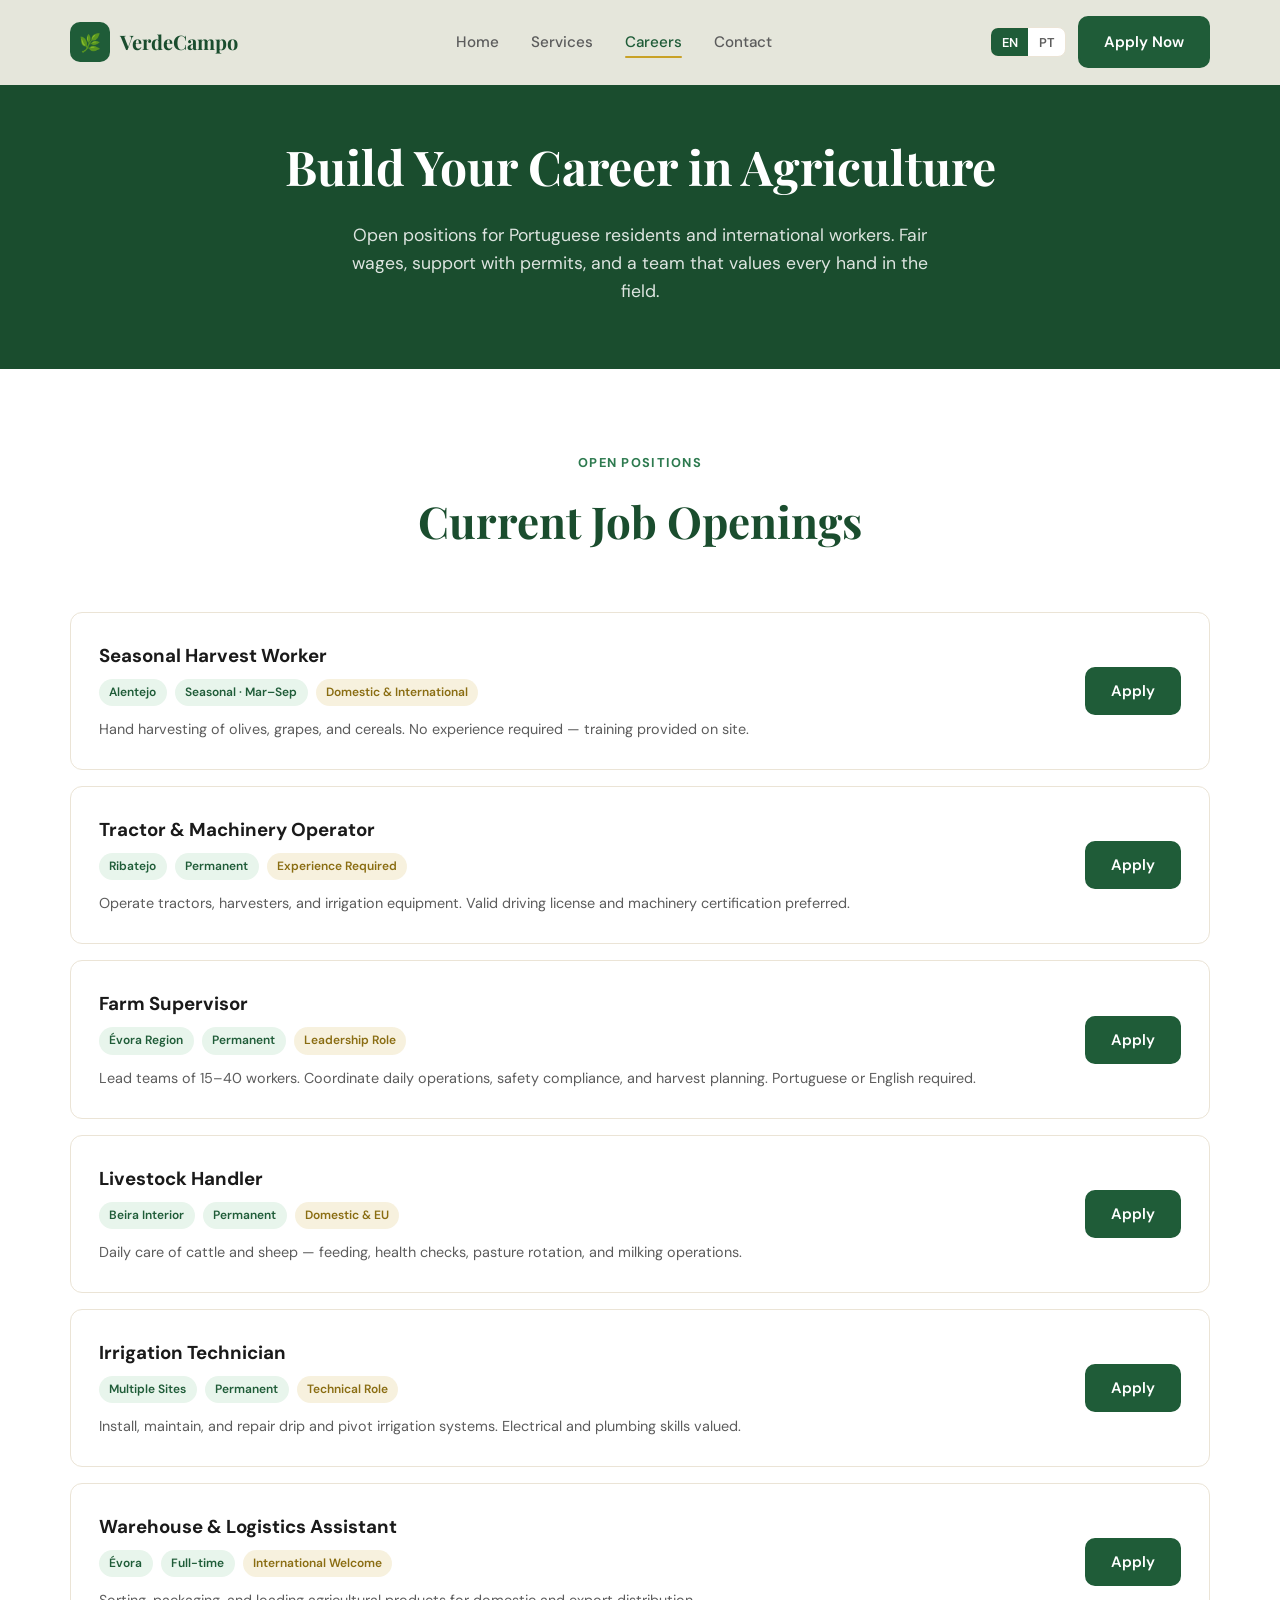
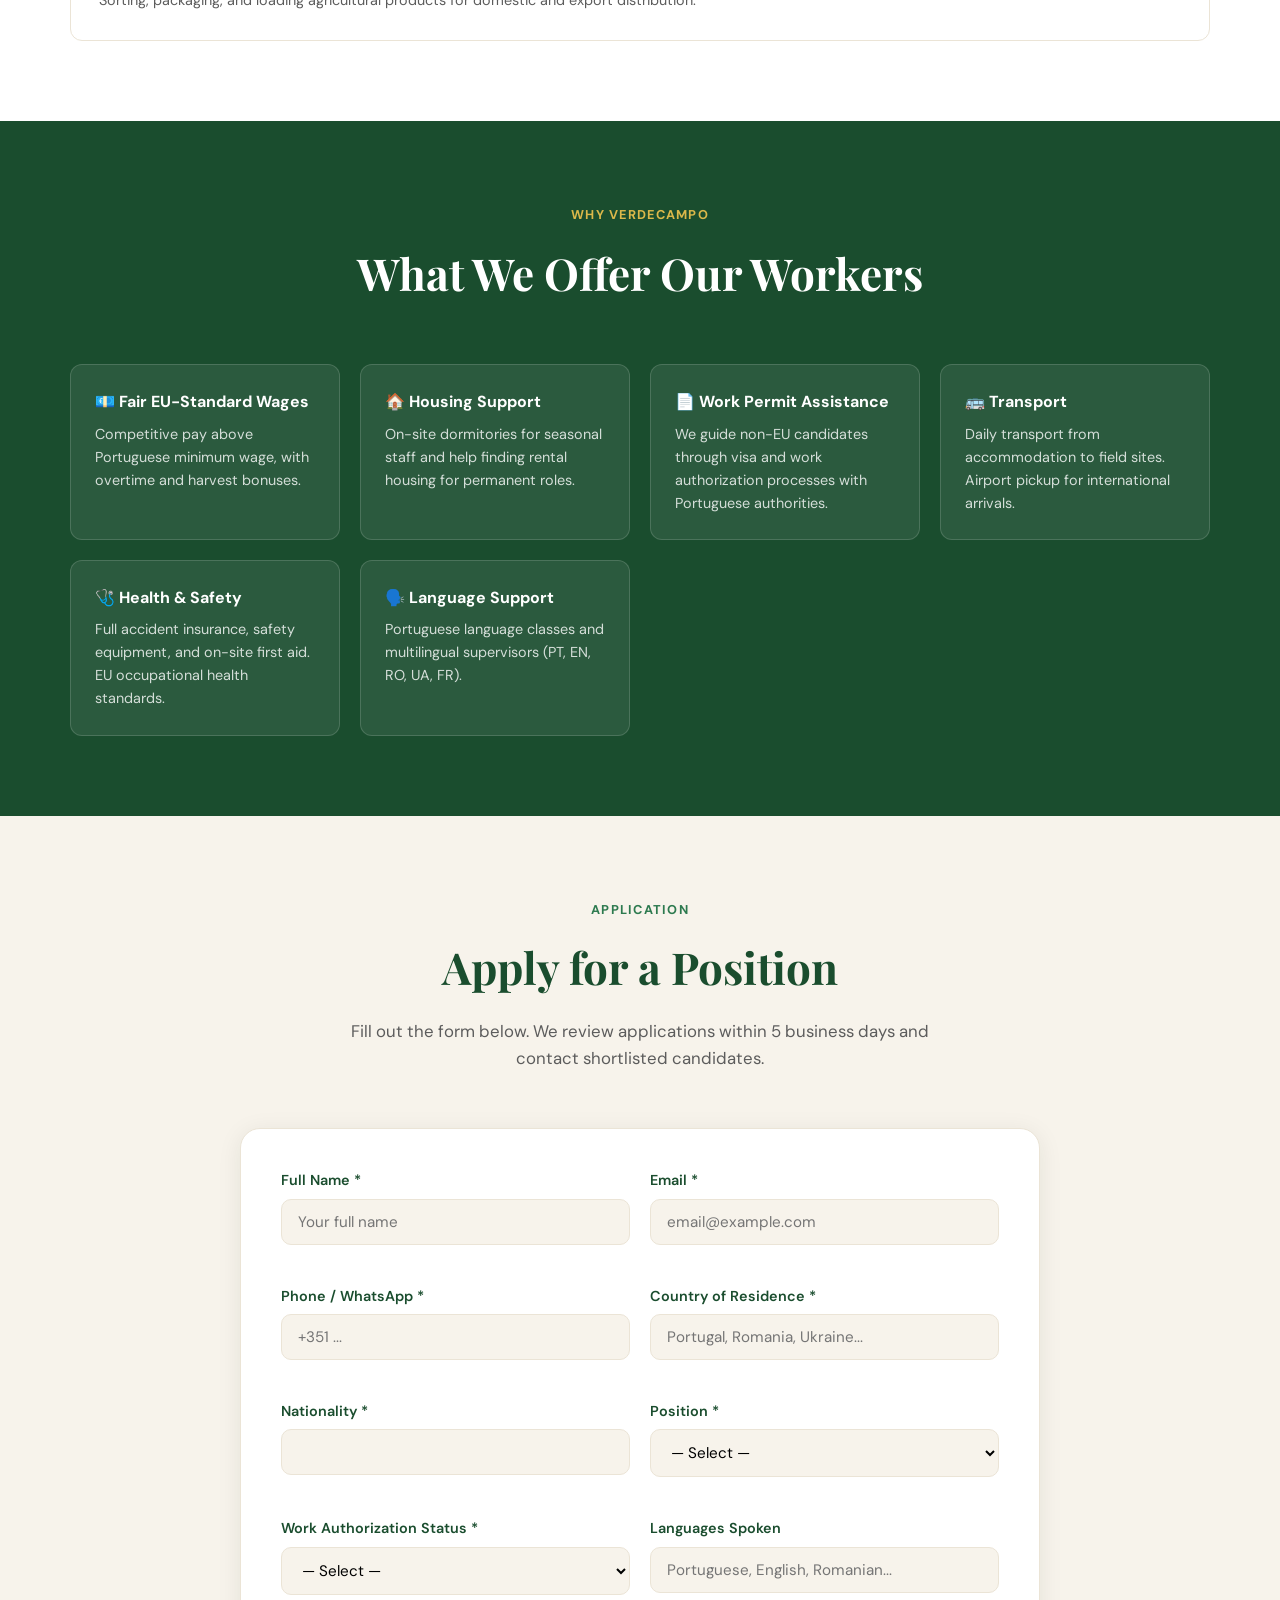
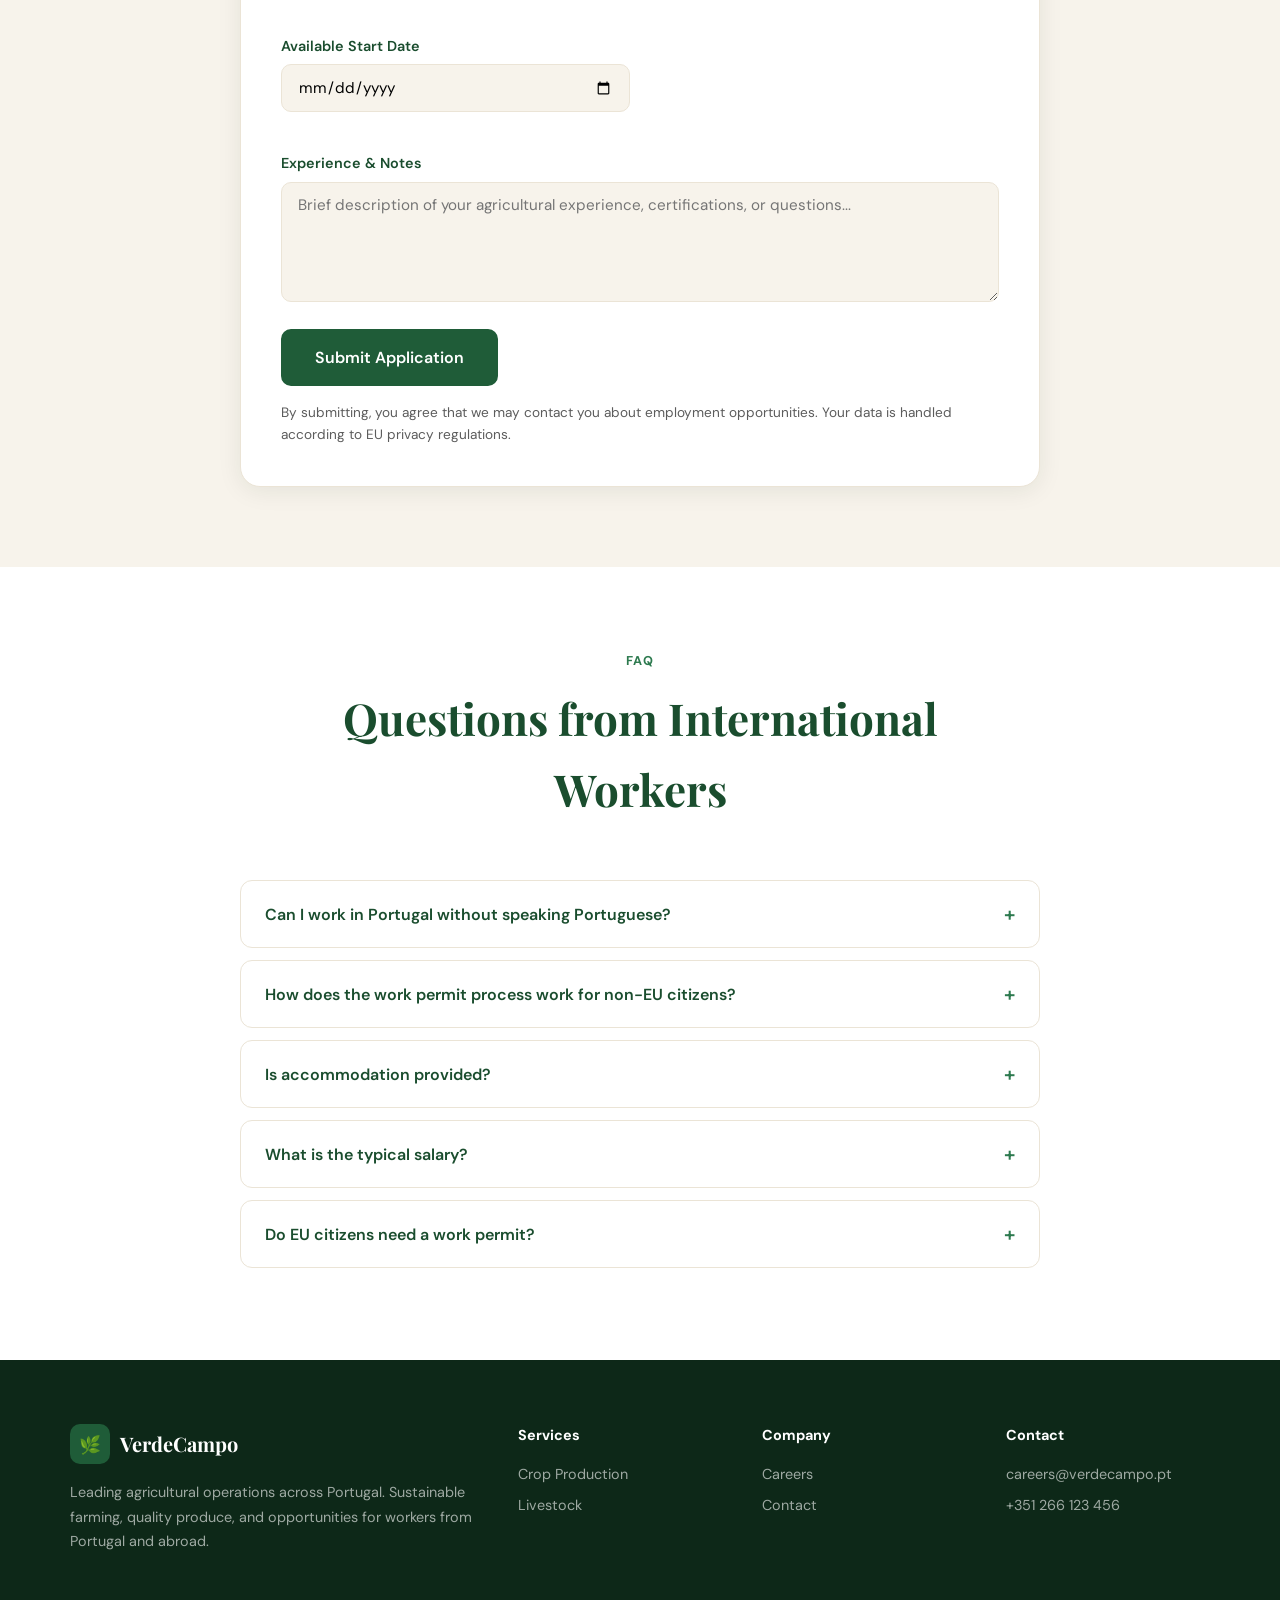
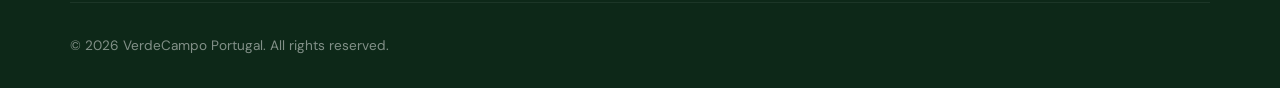
==== careers.html @ aab1b568 "Add VerdeCampo Portugal company website. Professional agriculture company site with services catalog" ====
<!DOCTYPE html>
<html lang="en">
<head>
  <meta charset="UTF-8">
  <meta name="viewport" content="width=device-width, initial-scale=1.0">
  <meta name="description" content="Careers at VerdeCampo Portugal — jobs for domestic and international agricultural workers. Seasonal and permanent positions.">
  <title>Careers | VerdeCampo Portugal</title>
  <link rel="stylesheet" href="css/styles.css">
</head>
<body>
  <header class="site-header">
    <div class="container header-inner">
      <a href="index.html" class="logo">
        <span class="logo-icon">🌿</span>
        <span>VerdeCampo</span>
      </a>
      <nav class="nav-links">
        <a href="index.html" data-i18n="nav.home">Home</a>
        <a href="services.html" data-i18n="nav.services">Services</a>
        <a href="careers.html" class="active" data-i18n="nav.careers">Careers</a>
        <a href="contact.html" data-i18n="nav.contact">Contact</a>
      </nav>
      <div class="header-actions">
        <div class="lang-toggle">
          <button type="button" data-lang="en" class="active">EN</button>
          <button type="button" data-lang="pt">PT</button>
        </div>
        <a href="#apply-form" class="btn btn-primary" data-i18n="nav.apply">Apply Now</a>
        <button class="mobile-toggle" aria-label="Menu">☰</button>
      </div>
    </div>
  </header>

  <main>
    <section class="page-hero">
      <div class="container">
        <h1 data-en="Build Your Career in Agriculture" data-pt="Construa a Sua Carreira na Agricultura">Build Your Career in Agriculture</h1>
        <p data-en="Open positions for Portuguese residents and international workers. Fair wages, support with permits, and a team that values every hand in the field." data-pt="Posições abertas para residentes portugueses e trabalhadores internacionais. Salários justos, apoio com autorizações e uma equipa que valoriza cada trabalhador no campo.">Open positions for Portuguese residents and international workers. Fair wages, support with permits, and a team that values every hand in the field.</p>
      </div>
    </section>

    <section class="bg-white">
      <div class="container">
        <div class="section-header fade-in">
          <span class="section-label" data-en="Open Positions" data-pt="Posições Abertas">Open Positions</span>
          <h2 data-en="Current Job Openings" data-pt="Vagas Disponíveis">Current Job Openings</h2>
        </div>
        <div style="display: flex; flex-direction: column; gap: 1rem;">
          <article class="job-card fade-in">
            <div>
              <h3 data-en="Seasonal Harvest Worker" data-pt="Trabalhador de Colheita Sazonal">Seasonal Harvest Worker</h3>
              <div class="job-meta">
                <span class="tag" data-en="Alentejo" data-pt="Alentejo">Alentejo</span>
                <span class="tag" data-en="Seasonal · Mar–Sep" data-pt="Sazonal · Mar–Set">Seasonal · Mar–Sep</span>
                <span class="tag gold" data-en="Domestic & International" data-pt="Nacional e Internacional">Domestic & International</span>
              </div>
              <p style="color: var(--text-muted); font-size: 0.9rem; margin-top: 0.75rem;" data-en="Hand harvesting of olives, grapes, and cereals. No experience required — training provided on site." data-pt="Colheita manual de azeitonas, uvas e cereais. Sem experiência necessária — formação fornecida no local.">Hand harvesting of olives, grapes, and cereals. No experience required — training provided on site.</p>
            </div>
            <button type="button" class="btn btn-primary" data-apply="harvest-worker" data-en="Apply" data-pt="Candidate-se">Apply</button>
          </article>

          <article class="job-card fade-in">
            <div>
              <h3 data-en="Tractor & Machinery Operator" data-pt="Operador de Trator e Máquinas">Tractor & Machinery Operator</h3>
              <div class="job-meta">
                <span class="tag" data-en="Ribatejo" data-pt="Ribatejo">Ribatejo</span>
                <span class="tag" data-en="Permanent" data-pt="Permanente">Permanent</span>
                <span class="tag gold" data-en="Experience Required" data-pt="Experiência Necessária">Experience Required</span>
              </div>
              <p style="color: var(--text-muted); font-size: 0.9rem; margin-top: 0.75rem;" data-en="Operate tractors, harvesters, and irrigation equipment. Valid driving license and machinery certification preferred." data-pt="Operar tratores, colheitadeiras e equipamento de irrigação. Carta de condução válida e certificação de máquinas preferencial.">Operate tractors, harvesters, and irrigation equipment. Valid driving license and machinery certification preferred.</p>
            </div>
            <button type="button" class="btn btn-primary" data-apply="machinery-operator" data-en="Apply" data-pt="Candidate-se">Apply</button>
          </article>

          <article class="job-card fade-in">
            <div>
              <h3 data-en="Farm Supervisor" data-pt="Supervisor de Fazenda">Farm Supervisor</h3>
              <div class="job-meta">
                <span class="tag" data-en="Évora Region" data-pt="Região de Évora">Évora Region</span>
                <span class="tag" data-en="Permanent" data-pt="Permanente">Permanent</span>
                <span class="tag gold" data-en="Leadership Role" data-pt="Cargo de Liderança">Leadership Role</span>
              </div>
              <p style="color: var(--text-muted); font-size: 0.9rem; margin-top: 0.75rem;" data-en="Lead teams of 15–40 workers. Coordinate daily operations, safety compliance, and harvest planning. Portuguese or English required." data-pt="Liderar equipas de 15–40 trabalhadores. Coordenar operações diárias, conformidade de segurança e planeamento de colheita. Português ou inglês necessário.">Lead teams of 15–40 workers. Coordinate daily operations, safety compliance, and harvest planning. Portuguese or English required.</p>
            </div>
            <button type="button" class="btn btn-primary" data-apply="farm-supervisor" data-en="Apply" data-pt="Candidate-se">Apply</button>
          </article>

          <article class="job-card fade-in">
            <div>
              <h3 data-en="Livestock Handler" data-pt="Tratador de Gado">Livestock Handler</h3>
              <div class="job-meta">
                <span class="tag" data-en="Beira Interior" data-pt="Beira Interior">Beira Interior</span>
                <span class="tag" data-en="Permanent" data-pt="Permanente">Permanent</span>
                <span class="tag gold" data-en="Domestic & EU" data-pt="Nacional e UE">Domestic & EU</span>
              </div>
              <p style="color: var(--text-muted); font-size: 0.9rem; margin-top: 0.75rem;" data-en="Daily care of cattle and sheep — feeding, health checks, pasture rotation, and milking operations." data-pt="Cuidado diário de bovinos e ovelhas — alimentação, verificações de saúde, rotação de pastagens e operações de ordenha.">Daily care of cattle and sheep — feeding, health checks, pasture rotation, and milking operations.</p>
            </div>
            <button type="button" class="btn btn-primary" data-apply="livestock-handler" data-en="Apply" data-pt="Candidate-se">Apply</button>
          </article>

          <article class="job-card fade-in">
            <div>
              <h3 data-en="Irrigation Technician" data-pt="Técnico de Irrigação">Irrigation Technician</h3>
              <div class="job-meta">
                <span class="tag" data-en="Multiple Sites" data-pt="Múltiplos Locais">Multiple Sites</span>
                <span class="tag" data-en="Permanent" data-pt="Permanente">Permanent</span>
                <span class="tag gold" data-en="Technical Role" data-pt="Cargo Técnico">Technical Role</span>
              </div>
              <p style="color: var(--text-muted); font-size: 0.9rem; margin-top: 0.75rem;" data-en="Install, maintain, and repair drip and pivot irrigation systems. Electrical and plumbing skills valued." data-pt="Instalar, manter e reparar sistemas de irrigação por gotejamento e pivô. Competências em eletricidade e canalização valorizadas.">Install, maintain, and repair drip and pivot irrigation systems. Electrical and plumbing skills valued.</p>
            </div>
            <button type="button" class="btn btn-primary" data-apply="irrigation-technician" data-en="Apply" data-pt="Candidate-se">Apply</button>
          </article>

          <article class="job-card fade-in">
            <div>
              <h3 data-en="Warehouse & Logistics Assistant" data-pt="Assistente de Armazém e Logística">Warehouse & Logistics Assistant</h3>
              <div class="job-meta">
                <span class="tag" data-en="Évora" data-pt="Évora">Évora</span>
                <span class="tag" data-en="Full-time" data-pt="Tempo integral">Full-time</span>
                <span class="tag gold" data-en="International Welcome" data-pt="Internacionais Aceites">International Welcome</span>
              </div>
              <p style="color: var(--text-muted); font-size: 0.9rem; margin-top: 0.75rem;" data-en="Sorting, packaging, and loading agricultural products for domestic and export distribution." data-pt="Classificação, embalagem e carga de produtos agrícolas para distribuição nacional e de exportação.">Sorting, packaging, and loading agricultural products for domestic and export distribution.</p>
            </div>
            <button type="button" class="btn btn-primary" data-apply="logistics-assistant" data-en="Apply" data-pt="Candidate-se">Apply</button>
          </article>
        </div>
      </div>
    </section>

    <section class="bg-green">
      <div class="container">
        <div class="section-header fade-in">
          <span class="section-label" data-en="Why VerdeCampo" data-pt="Porquê VerdeCampo">Why VerdeCampo</span>
          <h2 data-en="What We Offer Our Workers" data-pt="O Que Oferecemos aos Nossos Trabalhadores">What We Offer Our Workers</h2>
        </div>
        <div class="benefits-grid fade-in">
          <div class="benefit-card">
            <h4 data-en="💶 Fair EU-Standard Wages" data-pt="💶 Salários Justos Padrão UE">💶 Fair EU-Standard Wages</h4>
            <p data-en="Competitive pay above Portuguese minimum wage, with overtime and harvest bonuses." data-pt="Salário competitivo acima do mínimo português, com horas extra e bónus de colheita.">Competitive pay above Portuguese minimum wage, with overtime and harvest bonuses.</p>
          </div>
          <div class="benefit-card">
            <h4 data-en="🏠 Housing Support" data-pt="🏠 Apoio à Habitação">🏠 Housing Support</h4>
            <p data-en="On-site dormitories for seasonal staff and help finding rental housing for permanent roles." data-pt="Dormitórios no local para equipa sazonal e ajuda para encontrar habitação para cargos permanentes.">On-site dormitories for seasonal staff and help finding rental housing for permanent roles.</p>
          </div>
          <div class="benefit-card">
            <h4 data-en="📄 Work Permit Assistance" data-pt="📄 Apoio com Autorização de Trabalho">📄 Work Permit Assistance</h4>
            <p data-en="We guide non-EU candidates through visa and work authorization processes with Portuguese authorities." data-pt="Orientamos candidatos de fora da UE nos processos de visto e autorização de trabalho com as autoridades portuguesas.">We guide non-EU candidates through visa and work authorization processes with Portuguese authorities.</p>
          </div>
          <div class="benefit-card">
            <h4 data-en="🚌 Transport" data-pt="🚌 Transporte">🚌 Transport</h4>
            <p data-en="Daily transport from accommodation to field sites. Airport pickup for international arrivals." data-pt="Transporte diário do alojamento aos locais de trabalho. Recolha no aeroporto para chegadas internacionais.">Daily transport from accommodation to field sites. Airport pickup for international arrivals.</p>
          </div>
          <div class="benefit-card">
            <h4 data-en="🩺 Health & Safety" data-pt="🩺 Saúde e Segurança">🩺 Health & Safety</h4>
            <p data-en="Full accident insurance, safety equipment, and on-site first aid. EU occupational health standards." data-pt="Seguro de acidentes completo, equipamento de segurança e primeiros socorros no local. Padrões de saúde ocupacional da UE.">Full accident insurance, safety equipment, and on-site first aid. EU occupational health standards.</p>
          </div>
          <div class="benefit-card">
            <h4 data-en="🗣️ Language Support" data-pt="🗣️ Apoio Linguístico">🗣️ Language Support</h4>
            <p data-en="Portuguese language classes and multilingual supervisors (PT, EN, RO, UA, FR)." data-pt="Aulas de português e supervisores multilingues (PT, EN, RO, UA, FR).">Portuguese language classes and multilingual supervisors (PT, EN, RO, UA, FR).</p>
          </div>
        </div>
      </div>
    </section>

    <section id="apply-form">
      <div class="container">
        <div class="section-header fade-in">
          <span class="section-label" data-en="Application" data-pt="Candidatura">Application</span>
          <h2 data-en="Apply for a Position" data-pt="Candidate-se a uma Posição">Apply for a Position</h2>
          <p data-en="Fill out the form below. We review applications within 5 business days and contact shortlisted candidates." data-pt="Preencha o formulário abaixo. Analisamos candidaturas em 5 dias úteis e contactamos os candidatos selecionados.">Fill out the form below. We review applications within 5 business days and contact shortlisted candidates.</p>
        </div>
        <div class="form-section fade-in" style="max-width: 800px; margin: 0 auto;">
          <form data-form="application">
            <div class="form-grid">
              <div class="form-group">
                <label data-en="Full Name *" data-pt="Nome Completo *">Full Name *</label>
                <input type="text" name="name" required placeholder="Your full name">
              </div>
              <div class="form-group">
                <label data-en="Email *" data-pt="Email *">Email *</label>
                <input type="email" name="email" required placeholder="email@example.com">
              </div>
              <div class="form-group">
                <label data-en="Phone / WhatsApp *" data-pt="Telefone / WhatsApp *">Phone / WhatsApp *</label>
                <input type="tel" name="phone" required placeholder="+351 ...">
              </div>
              <div class="form-group">
                <label data-en="Country of Residence *" data-pt="País de Residência *">Country of Residence *</label>
                <input type="text" name="country" required placeholder="Portugal, Romania, Ukraine...">
              </div>
              <div class="form-group">
                <label data-en="Nationality *" data-pt="Nacionalidade *">Nationality *</label>
                <input type="text" name="nationality" required>
              </div>
              <div class="form-group">
                <label data-en="Position *" data-pt="Posição *">Position *</label>
                <select name="position" id="position" required>
                  <option value="">— Select —</option>
                  <option value="harvest-worker" data-en="Seasonal Harvest Worker" data-pt="Trabalhador de Colheita Sazonal">Seasonal Harvest Worker</option>
                  <option value="machinery-operator" data-en="Tractor & Machinery Operator" data-pt="Operador de Trator e Máquinas">Tractor & Machinery Operator</option>
                  <option value="farm-supervisor" data-en="Farm Supervisor" data-pt="Supervisor de Fazenda">Farm Supervisor</option>
                  <option value="livestock-handler" data-en="Livestock Handler" data-pt="Tratador de Gado">Livestock Handler</option>
                  <option value="irrigation-technician" data-en="Irrigation Technician" data-pt="Técnico de Irrigação">Irrigation Technician</option>
                  <option value="logistics-assistant" data-en="Warehouse & Logistics Assistant" data-pt="Assistente de Armazém e Logística">Warehouse & Logistics Assistant</option>
                  <option value="other" data-en="Other / General Inquiry" data-pt="Outro / Consulta Geral">Other / General Inquiry</option>
                </select>
              </div>
              <div class="form-group">
                <label data-en="Work Authorization Status *" data-pt="Situação de Autorização de Trabalho *">Work Authorization Status *</label>
                <select name="work_status" required>
                  <option value="">— Select —</option>
                  <option value="portuguese" data-en="Portuguese citizen / resident" data-pt="Cidadão / residente português">Portuguese citizen / resident</option>
                  <option value="eu" data-en="EU citizen (free movement)" data-pt="Cidadão da UE (liberdade de movimento)">EU citizen (free movement)</option>
                  <option value="permit" data-en="Already have work permit" data-pt="Já tenho autorização de trabalho">Already have work permit</option>
                  <option value="need_permit" data-en="Need work permit / visa support" data-pt="Preciso de apoio com autorização / visto">Need work permit / visa support</option>
                </select>
              </div>
              <div class="form-group">
                <label data-en="Languages Spoken" data-pt="Idiomas">Languages Spoken</label>
                <input type="text" name="languages" placeholder="Portuguese, English, Romanian...">
              </div>
              <div class="form-group">
                <label data-en="Available Start Date" data-pt="Data de Início Disponível">Available Start Date</label>
                <input type="date" name="start_date">
              </div>
              <div class="form-group full">
                <label data-en="Experience & Notes" data-pt="Experiência e Observações">Experience & Notes</label>
                <textarea name="experience" placeholder="Brief description of your agricultural experience, certifications, or questions..."></textarea>
              </div>
            </div>
            <button type="submit" class="btn btn-primary btn-lg" data-en="Submit Application" data-pt="Enviar Candidatura">Submit Application</button>
            <p class="form-notice" data-en="By submitting, you agree that we may contact you about employment opportunities. Your data is handled according to EU privacy regulations." data-pt="Ao enviar, concorda que podemos contactá-lo sobre oportunidades de emprego. Os seus dados são tratados conforme as regulamentações de privacidade da UE.">By submitting, you agree that we may contact you about employment opportunities. Your data is handled according to EU privacy regulations.</p>
          </form>
        </div>
      </div>
    </section>

    <section class="bg-white">
      <div class="container">
        <div class="section-header fade-in">
          <span class="section-label" data-en="FAQ" data-pt="Perguntas Frequentes">FAQ</span>
          <h2 data-en="Questions from International Workers" data-pt="Perguntas de Trabalhadores Internacionais">Questions from International Workers</h2>
        </div>
        <div class="faq-list fade-in">
          <div class="faq-item">
            <button type="button" class="faq-question" data-en="Can I work in Portugal without speaking Portuguese?" data-pt="Posso trabalhar em Portugal sem falar português?">Can I work in Portugal without speaking Portuguese?</button>
            <div class="faq-answer" data-en="Yes, for many field positions. We provide basic Portuguese training and have multilingual supervisors. Leadership roles typically require Portuguese or English." data-pt="Sim, para muitas posições de campo. Oferecemos formação básica de português e temos supervisores multilingues. Cargos de liderança geralmente requerem português ou inglês.">Yes, for many field positions. We provide basic Portuguese training and have multilingual supervisors. Leadership roles typically require Portuguese or English.</div>
          </div>
          <div class="faq-item">
            <button type="button" class="faq-question" data-en="How does the work permit process work for non-EU citizens?" data-pt="Como funciona o processo de autorização de trabalho para cidadãos de fora da UE?">How does the work permit process work for non-EU citizens?</button>
            <div class="faq-answer" data-en="After you apply, we assess your profile. If selected, we initiate a work authorization request with AIMA (Portuguese immigration). Processing typically takes 2–4 months. We guide you through every step and required document." data-pt="Após candidatura, avaliamos o seu perfil. Se selecionado, iniciamos pedido de autorização de trabalho com a AIMA (imigração portuguesa). O processamento demora normalmente 2–4 meses. Orientamos em cada passo e documento necessário.">After you apply, we assess your profile. If selected, we initiate a work authorization request with AIMA (Portuguese immigration). Processing typically takes 2–4 months. We guide you through every step and required document.</div>
          </div>
          <div class="faq-item">
            <button type="button" class="faq-question" data-en="Is accommodation provided?" data-pt="O alojamento é fornecido?">Is accommodation provided?</button>
            <div class="faq-answer" data-en="Seasonal workers receive on-site dormitory housing at subsidized rates. Permanent employees receive assistance finding local rental housing. Utilities and transport to work sites are included for seasonal staff." data-pt="Trabalhadores sazonais recebem alojamento em dormitórios no local com taxas subsidiadas. Empregados permanentes recebem assistência para encontrar habitação local. Utilidades e transporte aos locais de trabalho incluídos para equipa sazonal.">Seasonal workers receive on-site dormitory housing at subsidized rates. Permanent employees receive assistance finding local rental housing. Utilities and transport to work sites are included for seasonal staff.</div>
          </div>
          <div class="faq-item">
            <button type="button" class="faq-question" data-en="What is the typical salary?" data-pt="Qual é o salário típico?">What is the typical salary?</button>
            <div class="faq-answer" data-en="Salaries start at €900–1,200/month for entry-level seasonal work (above Portugal's minimum wage). Skilled operators and supervisors earn €1,400–2,200/month plus benefits. Harvest overtime and bonuses apply during peak season." data-pt="Salários começam em €900–1.200/mês para trabalho sazonal de entrada (acima do salário mínimo português). Operadores qualificados e supervisores ganham €1.400–2.200/mês mais benefícios. Horas extra e bónus de colheita aplicam-se na época alta.">Salaries start at €900–1,200/month for entry-level seasonal work (above Portugal's minimum wage). Skilled operators and supervisors earn €1,400–2,200/month plus benefits. Harvest overtime and bonuses apply during peak season.</div>
          </div>
          <div class="faq-item">
            <button type="button" class="faq-question" data-en="Do EU citizens need a work permit?" data-pt="Cidadãos da UE precisam de autorização de trabalho?">Do EU citizens need a work permit?</button>
            <div class="faq-answer" data-en="No. EU/EEA citizens can work in Portugal under free movement rules. You need to register your residence with local authorities if staying longer than 3 months. We assist with this registration." data-pt="Não. Cidadãos da UE/EEE podem trabalhar em Portugal sob regras de liberdade de movimento. Precisa registar a sua residência nas autoridades locais se ficar mais de 3 meses. Ajudamos com este registo.">No. EU/EEA citizens can work in Portugal under free movement rules. You need to register your residence with local authorities if staying longer than 3 months. We assist with this registration.</div>
          </div>
        </div>
      </div>
    </section>
  </main>

  <footer class="site-footer">
    <div class="container">
      <div class="footer-grid">
        <div class="footer-brand">
          <div class="logo"><span class="logo-icon">🌿</span><span>VerdeCampo</span></div>
          <p data-i18n="footer.desc">Leading agricultural operations across Portugal.</p>
        </div>
        <div class="footer-col">
          <h4 data-i18n="footer.services">Services</h4>
          <a href="services.html">Crop Production</a>
          <a href="services.html">Livestock</a>
        </div>
        <div class="footer-col">
          <h4 data-i18n="footer.company">Company</h4>
          <a href="careers.html" data-i18n="footer.careers">Careers</a>
          <a href="contact.html" data-i18n="footer.contact">Contact</a>
        </div>
        <div class="footer-col">
          <h4 data-i18n="footer.contact">Contact</h4>
          <a href="mailto:careers@verdecampo.pt">careers@verdecampo.pt</a>
          <a href="tel:+351266123456">+351 266 123 456</a>
        </div>
      </div>
      <div class="footer-bottom">
        <span>© 2026 VerdeCampo Portugal. <span data-i18n="footer.rights">All rights reserved.</span></span>
      </div>
    </div>
  </footer>

  <script src="js/main.js"></script>
  <script>
    document.addEventListener('langchange', ({ detail: { lang } }) => {
      document.querySelectorAll('[data-en]').forEach((el) => {
        const text = el.getAttribute(lang === 'pt' ? 'data-pt' : 'data-en');
        if (text) el.textContent = text;
      });
      document.querySelectorAll('option[data-en]').forEach((opt) => {
        const text = opt.getAttribute(lang === 'pt' ? 'data-pt' : 'data-en');
        if (text) opt.textContent = text;
      });
    });
    document.addEventListener('DOMContentLoaded', () => {
      const lang = localStorage.getItem('verdecampo-lang') || 'en';
      document.querySelectorAll('[data-en]').forEach((el) => {
        const text = el.getAttribute(lang === 'pt' ? 'data-pt' : 'data-en');
        if (text) el.textContent = text;
      });
      document.querySelectorAll('option[data-en]').forEach((opt) => {
        const text = opt.getAttribute(lang === 'pt' ? 'data-pt' : 'data-en');
        if (text) opt.textContent = text;
      });
    });
  </script>
</body>
</html>
---- css/styles.css ----
/* VerdeCampo Portugal — Design System */
@import url('https://fonts.googleapis.com/css2?family=DM+Sans:ital,opsz,wght@0,9..40,400;0,9..40,500;0,9..40,600;0,9..40,700;1,9..40,400&family=Playfair+Display:wght@500;600;700&display=swap');

:root {
  --green-900: #0d2818;
  --green-800: #1a4d2e;
  --green-700: #1f5c38;
  --green-600: #2d7a4f;
  --green-500: #3d9b63;
  --green-100: #e8f5ec;
  --gold-500: #c9a227;
  --gold-400: #dbb84a;
  --cream: #f7f3eb;
  --cream-dark: #ebe4d6;
  --text: #1a1a1a;
  --text-muted: #5c5c5c;
  --white: #ffffff;
  --shadow: 0 4px 24px rgba(13, 40, 24, 0.08);
  --shadow-lg: 0 12px 48px rgba(13, 40, 24, 0.12);
  --radius: 12px;
  --radius-lg: 20px;
  --transition: 0.25s cubic-bezier(0.4, 0, 0.2, 1);
  --font-sans: 'DM Sans', system-ui, sans-serif;
  --font-display: 'Playfair Display', Georgia, serif;
}

*, *::before, *::after { box-sizing: border-box; margin: 0; padding: 0; }

html {
  scroll-behavior: smooth;
  font-size: 16px;
}

body {
  font-family: var(--font-sans);
  color: var(--text);
  background: var(--cream);
  line-height: 1.6;
  -webkit-font-smoothing: antialiased;
}

img { max-width: 100%; display: block; }
a { color: inherit; text-decoration: none; }
ul { list-style: none; }

.container {
  width: min(1140px, 92vw);
  margin: 0 auto;
}

/* ── Header ── */
.site-header {
  position: fixed;
  top: 0;
  left: 0;
  right: 0;
  z-index: 100;
  background: rgba(247, 243, 235, 0.92);
  backdrop-filter: blur(12px);
  border-bottom: 1px solid transparent;
  transition: border-color var(--transition), box-shadow var(--transition);
}

.site-header.scrolled {
  border-color: var(--cream-dark);
  box-shadow: var(--shadow);
}

.header-inner {
  display: flex;
  align-items: center;
  justify-content: space-between;
  padding: 1rem 0;
  gap: 1.5rem;
}

.logo {
  display: flex;
  align-items: center;
  gap: 0.6rem;
  font-family: var(--font-display);
  font-weight: 700;
  font-size: 1.25rem;
  color: var(--green-800);
}

.logo-icon {
  width: 40px;
  height: 40px;
  background: var(--green-700);
  border-radius: 10px;
  display: flex;
  align-items: center;
  justify-content: center;
  color: var(--white);
  font-size: 1.1rem;
}

.nav-links {
  display: flex;
  align-items: center;
  gap: 2rem;
}

.nav-links a {
  font-weight: 500;
  font-size: 0.95rem;
  color: var(--text-muted);
  transition: color var(--transition);
  position: relative;
}

.nav-links a:hover,
.nav-links a.active {
  color: var(--green-700);
}

.nav-links a.active::after {
  content: '';
  position: absolute;
  bottom: -4px;
  left: 0;
  right: 0;
  height: 2px;
  background: var(--gold-500);
  border-radius: 1px;
}

.header-actions {
  display: flex;
  align-items: center;
  gap: 0.75rem;
}

.lang-toggle {
  display: flex;
  border: 1px solid var(--cream-dark);
  border-radius: 8px;
  overflow: hidden;
  background: var(--white);
}

.lang-toggle button {
  padding: 0.35rem 0.65rem;
  border: none;
  background: transparent;
  font-family: var(--font-sans);
  font-size: 0.8rem;
  font-weight: 600;
  cursor: pointer;
  color: var(--text-muted);
  transition: background var(--transition), color var(--transition);
}

.lang-toggle button.active {
  background: var(--green-700);
  color: var(--white);
}

.mobile-toggle {
  display: none;
  background: none;
  border: none;
  cursor: pointer;
  padding: 0.5rem;
  color: var(--green-800);
}

/* ── Buttons ── */
.btn {
  display: inline-flex;
  align-items: center;
  gap: 0.5rem;
  padding: 0.75rem 1.5rem;
  border-radius: 10px;
  font-family: var(--font-sans);
  font-weight: 600;
  font-size: 0.95rem;
  border: 2px solid transparent;
  cursor: pointer;
  transition: transform var(--transition), box-shadow var(--transition), background var(--transition);
}

.btn:hover {
  transform: translateY(-1px);
  box-shadow: var(--shadow);
}

.btn-primary {
  background: var(--green-700);
  color: var(--white);
  border-color: var(--green-700);
}

.btn-primary:hover {
  background: var(--green-800);
  border-color: var(--green-800);
}

.btn-outline {
  background: transparent;
  color: var(--green-700);
  border-color: var(--green-700);
}

.btn-outline:hover {
  background: var(--green-700);
  color: var(--white);
}

.btn-gold {
  background: var(--gold-500);
  color: var(--green-900);
  border-color: var(--gold-500);
}

.btn-gold:hover {
  background: var(--gold-400);
  border-color: var(--gold-400);
}

.btn-lg {
  padding: 1rem 2rem;
  font-size: 1rem;
}

/* ── Hero ── */
.hero {
  position: relative;
  min-height: 92vh;
  display: flex;
  align-items: center;
  padding: 8rem 0 4rem;
  overflow: hidden;
}

.hero-bg {
  position: absolute;
  inset: 0;
  background:
    linear-gradient(135deg, rgba(13, 40, 24, 0.85) 0%, rgba(26, 77, 46, 0.75) 50%, rgba(45, 122, 79, 0.6) 100%),
    url('https://images.unsplash.com/photo-1500382017468-90403fed7ef0?w=1920&q=80') center/cover no-repeat;
}

.hero-content {
  position: relative;
  z-index: 1;
  max-width: 720px;
}

.hero-badge {
  display: inline-flex;
  align-items: center;
  gap: 0.5rem;
  background: rgba(255, 255, 255, 0.15);
  backdrop-filter: blur(8px);
  border: 1px solid rgba(255, 255, 255, 0.25);
  color: var(--white);
  padding: 0.4rem 1rem;
  border-radius: 100px;
  font-size: 0.85rem;
  font-weight: 500;
  margin-bottom: 1.5rem;
}

.hero h1 {
  font-family: var(--font-display);
  font-size: clamp(2.5rem, 5vw, 3.75rem);
  font-weight: 700;
  color: var(--white);
  line-height: 1.15;
  margin-bottom: 1.25rem;
}

.hero p {
  font-size: 1.15rem;
  color: rgba(255, 255, 255, 0.88);
  margin-bottom: 2rem;
  max-width: 560px;
}

.hero-actions {
  display: flex;
  flex-wrap: wrap;
  gap: 1rem;
}

.hero-stats {
  position: relative;
  z-index: 1;
  margin-top: 4rem;
  display: grid;
  grid-template-columns: repeat(4, 1fr);
  gap: 1.5rem;
  background: rgba(255, 255, 255, 0.1);
  backdrop-filter: blur(12px);
  border: 1px solid rgba(255, 255, 255, 0.2);
  border-radius: var(--radius-lg);
  padding: 2rem;
}

.stat-item strong {
  display: block;
  font-family: var(--font-display);
  font-size: 2rem;
  color: var(--gold-400);
  line-height: 1.2;
}

.stat-item span {
  font-size: 0.85rem;
  color: rgba(255, 255, 255, 0.8);
}

/* ── Sections ── */
section {
  padding: 5rem 0;
}

.section-header {
  text-align: center;
  max-width: 640px;
  margin: 0 auto 3.5rem;
}

.section-header h2 {
  font-family: var(--font-display);
  font-size: clamp(2rem, 3.5vw, 2.75rem);
  color: var(--green-800);
  margin-bottom: 1rem;
}

.section-header p {
  color: var(--text-muted);
  font-size: 1.05rem;
}

.section-label {
  display: inline-block;
  font-size: 0.8rem;
  font-weight: 700;
  text-transform: uppercase;
  letter-spacing: 0.1em;
  color: var(--green-600);
  margin-bottom: 0.75rem;
}

.bg-white { background: var(--white); }
.bg-green { background: var(--green-800); color: var(--white); }
.bg-green .section-header h2 { color: var(--white); }
.bg-green .section-header p { color: rgba(255, 255, 255, 0.75); }
.bg-green .section-label { color: var(--gold-400); }

/* ── Cards ── */
.card-grid {
  display: grid;
  grid-template-columns: repeat(auto-fill, minmax(300px, 1fr));
  gap: 1.5rem;
}

.service-card {
  background: var(--white);
  border-radius: var(--radius-lg);
  padding: 2rem;
  box-shadow: var(--shadow);
  transition: transform var(--transition), box-shadow var(--transition);
  border: 1px solid var(--cream-dark);
}

.service-card:hover {
  transform: translateY(-4px);
  box-shadow: var(--shadow-lg);
}

.service-icon {
  width: 52px;
  height: 52px;
  background: var(--green-100);
  border-radius: 14px;
  display: flex;
  align-items: center;
  justify-content: center;
  font-size: 1.5rem;
  margin-bottom: 1.25rem;
}

.service-card h3 {
  font-size: 1.2rem;
  color: var(--green-800);
  margin-bottom: 0.75rem;
}

.service-card p {
  color: var(--text-muted);
  font-size: 0.95rem;
  line-height: 1.65;
}

/* ── About strip ── */
.about-strip {
  display: grid;
  grid-template-columns: 1fr 1fr;
  gap: 3rem;
  align-items: center;
}

.about-image {
  border-radius: var(--radius-lg);
  overflow: hidden;
  aspect-ratio: 4/3;
  background: var(--green-100);
}

.about-image img {
  width: 100%;
  height: 100%;
  object-fit: cover;
}

.about-content h2 {
  font-family: var(--font-display);
  font-size: 2.25rem;
  color: var(--green-800);
  margin-bottom: 1rem;
}

.about-content p {
  color: var(--text-muted);
  margin-bottom: 1rem;
}

.feature-list {
  margin-top: 1.5rem;
}

.feature-list li {
  display: flex;
  align-items: flex-start;
  gap: 0.75rem;
  margin-bottom: 0.75rem;
  color: var(--text);
  font-size: 0.95rem;
}

.feature-list li::before {
  content: '✓';
  flex-shrink: 0;
  width: 24px;
  height: 24px;
  background: var(--green-100);
  color: var(--green-700);
  border-radius: 50%;
  display: flex;
  align-items: center;
  justify-content: center;
  font-size: 0.75rem;
  font-weight: 700;
}

/* ── Careers ── */
.job-card {
  background: var(--white);
  border-radius: var(--radius);
  padding: 1.75rem;
  border: 1px solid var(--cream-dark);
  display: flex;
  justify-content: space-between;
  align-items: center;
  gap: 1.5rem;
  transition: border-color var(--transition), box-shadow var(--transition);
}

.job-card:hover {
  border-color: var(--green-500);
  box-shadow: var(--shadow);
}

.job-meta {
  display: flex;
  flex-wrap: wrap;
  gap: 0.5rem;
  margin-top: 0.5rem;
}

.tag {
  font-size: 0.75rem;
  font-weight: 600;
  padding: 0.25rem 0.65rem;
  border-radius: 100px;
  background: var(--green-100);
  color: var(--green-700);
}

.tag.gold {
  background: rgba(201, 162, 39, 0.15);
  color: #8a6d12;
}

.benefits-grid {
  display: grid;
  grid-template-columns: repeat(auto-fill, minmax(240px, 1fr));
  gap: 1.25rem;
}

.benefit-card {
  background: rgba(255, 255, 255, 0.08);
  border: 1px solid rgba(255, 255, 255, 0.15);
  border-radius: var(--radius);
  padding: 1.5rem;
}

.benefit-card h4 {
  font-size: 1rem;
  margin-bottom: 0.5rem;
}

.benefit-card p {
  font-size: 0.9rem;
  opacity: 0.8;
}

/* ── Forms ── */
.form-section {
  background: var(--white);
  border-radius: var(--radius-lg);
  padding: 2.5rem;
  box-shadow: var(--shadow);
  border: 1px solid var(--cream-dark);
}

.form-grid {
  display: grid;
  grid-template-columns: 1fr 1fr;
  gap: 1.25rem;
}

.form-group {
  margin-bottom: 1.25rem;
}

.form-group.full { grid-column: 1 / -1; }

.form-group label {
  display: block;
  font-weight: 600;
  font-size: 0.9rem;
  margin-bottom: 0.4rem;
  color: var(--green-800);
}

.form-group label .optional {
  font-weight: 400;
  color: var(--text-muted);
  font-size: 0.85rem;
}

.form-group input,
.form-group select,
.form-group textarea {
  width: 100%;
  padding: 0.75rem 1rem;
  border: 1px solid var(--cream-dark);
  border-radius: 10px;
  font-family: var(--font-sans);
  font-size: 0.95rem;
  background: var(--cream);
  transition: border-color var(--transition), box-shadow var(--transition);
}

.form-group input:focus,
.form-group select:focus,
.form-group textarea:focus {
  outline: none;
  border-color: var(--green-500);
  box-shadow: 0 0 0 3px rgba(45, 122, 79, 0.15);
}

.form-group textarea {
  min-height: 120px;
  resize: vertical;
}

.form-notice {
  font-size: 0.85rem;
  color: var(--text-muted);
  margin-top: 1rem;
}

/* ── FAQ ── */
.faq-list {
  max-width: 800px;
  margin: 0 auto;
}

.faq-item {
  background: var(--white);
  border-radius: var(--radius);
  margin-bottom: 0.75rem;
  border: 1px solid var(--cream-dark);
}

.faq-question {
  width: 100%;
  padding: 1.25rem 1.5rem;
  background: none;
  border: none;
  text-align: left;
  font-family: var(--font-sans);
  font-weight: 600;
  font-size: 1rem;
  color: var(--green-800);
  cursor: pointer;
  display: flex;
  justify-content: space-between;
  align-items: center;
  gap: 1rem;
}

.faq-question::after {
  content: '+';
  font-size: 1.25rem;
  color: var(--green-600);
  transition: transform var(--transition);
}

.faq-item.open .faq-question::after {
  transform: rotate(45deg);
}

.faq-answer {
  padding: 0 1.5rem 1.25rem;
  color: var(--text-muted);
  font-size: 0.95rem;
  line-height: 1.65;
  display: none;
}

.faq-item.open .faq-answer {
  display: block;
}

/* ── Contact ── */
.contact-grid {
  display: grid;
  grid-template-columns: 1fr 1.2fr;
  gap: 3rem;
}

.contact-info-item {
  display: flex;
  gap: 1rem;
  margin-bottom: 1.75rem;
}

.contact-icon {
  width: 48px;
  height: 48px;
  background: var(--green-100);
  border-radius: 12px;
  display: flex;
  align-items: center;
  justify-content: center;
  font-size: 1.2rem;
  flex-shrink: 0;
}

.contact-info-item h4 {
  font-size: 0.9rem;
  color: var(--text-muted);
  margin-bottom: 0.25rem;
}

.contact-info-item p {
  font-weight: 600;
  color: var(--green-800);
}

/* ── Footer ── */
.site-footer {
  background: var(--green-900);
  color: rgba(255, 255, 255, 0.8);
  padding: 4rem 0 2rem;
}

.footer-grid {
  display: grid;
  grid-template-columns: 2fr 1fr 1fr 1fr;
  gap: 2.5rem;
  margin-bottom: 3rem;
}

.footer-brand .logo {
  color: var(--white);
  margin-bottom: 1rem;
}

.footer-brand p {
  font-size: 0.9rem;
  line-height: 1.7;
  opacity: 0.75;
}

.footer-col h4 {
  color: var(--white);
  font-size: 0.9rem;
  margin-bottom: 1rem;
}

.footer-col a {
  display: block;
  font-size: 0.9rem;
  opacity: 0.75;
  margin-bottom: 0.5rem;
  transition: opacity var(--transition);
}

.footer-col a:hover { opacity: 1; }

.footer-bottom {
  border-top: 1px solid rgba(255, 255, 255, 0.1);
  padding-top: 2rem;
  display: flex;
  justify-content: space-between;
  align-items: center;
  font-size: 0.85rem;
  opacity: 0.6;
}

/* ── Page hero (subpages) ── */
.page-hero {
  background: var(--green-800);
  padding: 8rem 0 4rem;
  text-align: center;
  color: var(--white);
}

.page-hero h1 {
  font-family: var(--font-display);
  font-size: clamp(2.25rem, 4vw, 3rem);
  margin-bottom: 1rem;
}

.page-hero p {
  font-size: 1.1rem;
  opacity: 0.85;
  max-width: 600px;
  margin: 0 auto;
}

/* ── Toast ── */
.toast {
  position: fixed;
  bottom: 2rem;
  right: 2rem;
  background: var(--green-800);
  color: var(--white);
  padding: 1rem 1.5rem;
  border-radius: var(--radius);
  box-shadow: var(--shadow-lg);
  z-index: 200;
  transform: translateY(120%);
  opacity: 0;
  transition: transform 0.4s ease, opacity 0.4s ease;
  max-width: 360px;
  font-size: 0.95rem;
}

.toast.show {
  transform: translateY(0);
  opacity: 1;
}

/* ── Animations ── */
.fade-in {
  opacity: 0;
  transform: translateY(20px);
  transition: opacity 0.6s ease, transform 0.6s ease;
}

.fade-in.visible {
  opacity: 1;
  transform: translateY(0);
}

/* ── Responsive ── */
@media (max-width: 900px) {
  .nav-links {
    position: fixed;
    top: 0;
    right: 0;
    bottom: 0;
    width: min(300px, 85vw);
    background: var(--white);
    flex-direction: column;
    padding: 5rem 2rem 2rem;
    gap: 1.5rem;
    box-shadow: var(--shadow-lg);
    transform: translateX(100%);
    transition: transform var(--transition);
    z-index: 99;
  }

  .nav-links.open { transform: translateX(0); }

  .mobile-toggle { display: block; }

  .hero-stats { grid-template-columns: repeat(2, 1fr); }
  .about-strip { grid-template-columns: 1fr; }
  .contact-grid { grid-template-columns: 1fr; }
  .footer-grid { grid-template-columns: 1fr 1fr; }
  .form-grid { grid-template-columns: 1fr; }
  .job-card { flex-direction: column; align-items: flex-start; }
}

@media (max-width: 600px) {
  .hero-stats { grid-template-columns: 1fr 1fr; }
  .footer-grid { grid-template-columns: 1fr; }
  .header-actions .btn { display: none; }
}
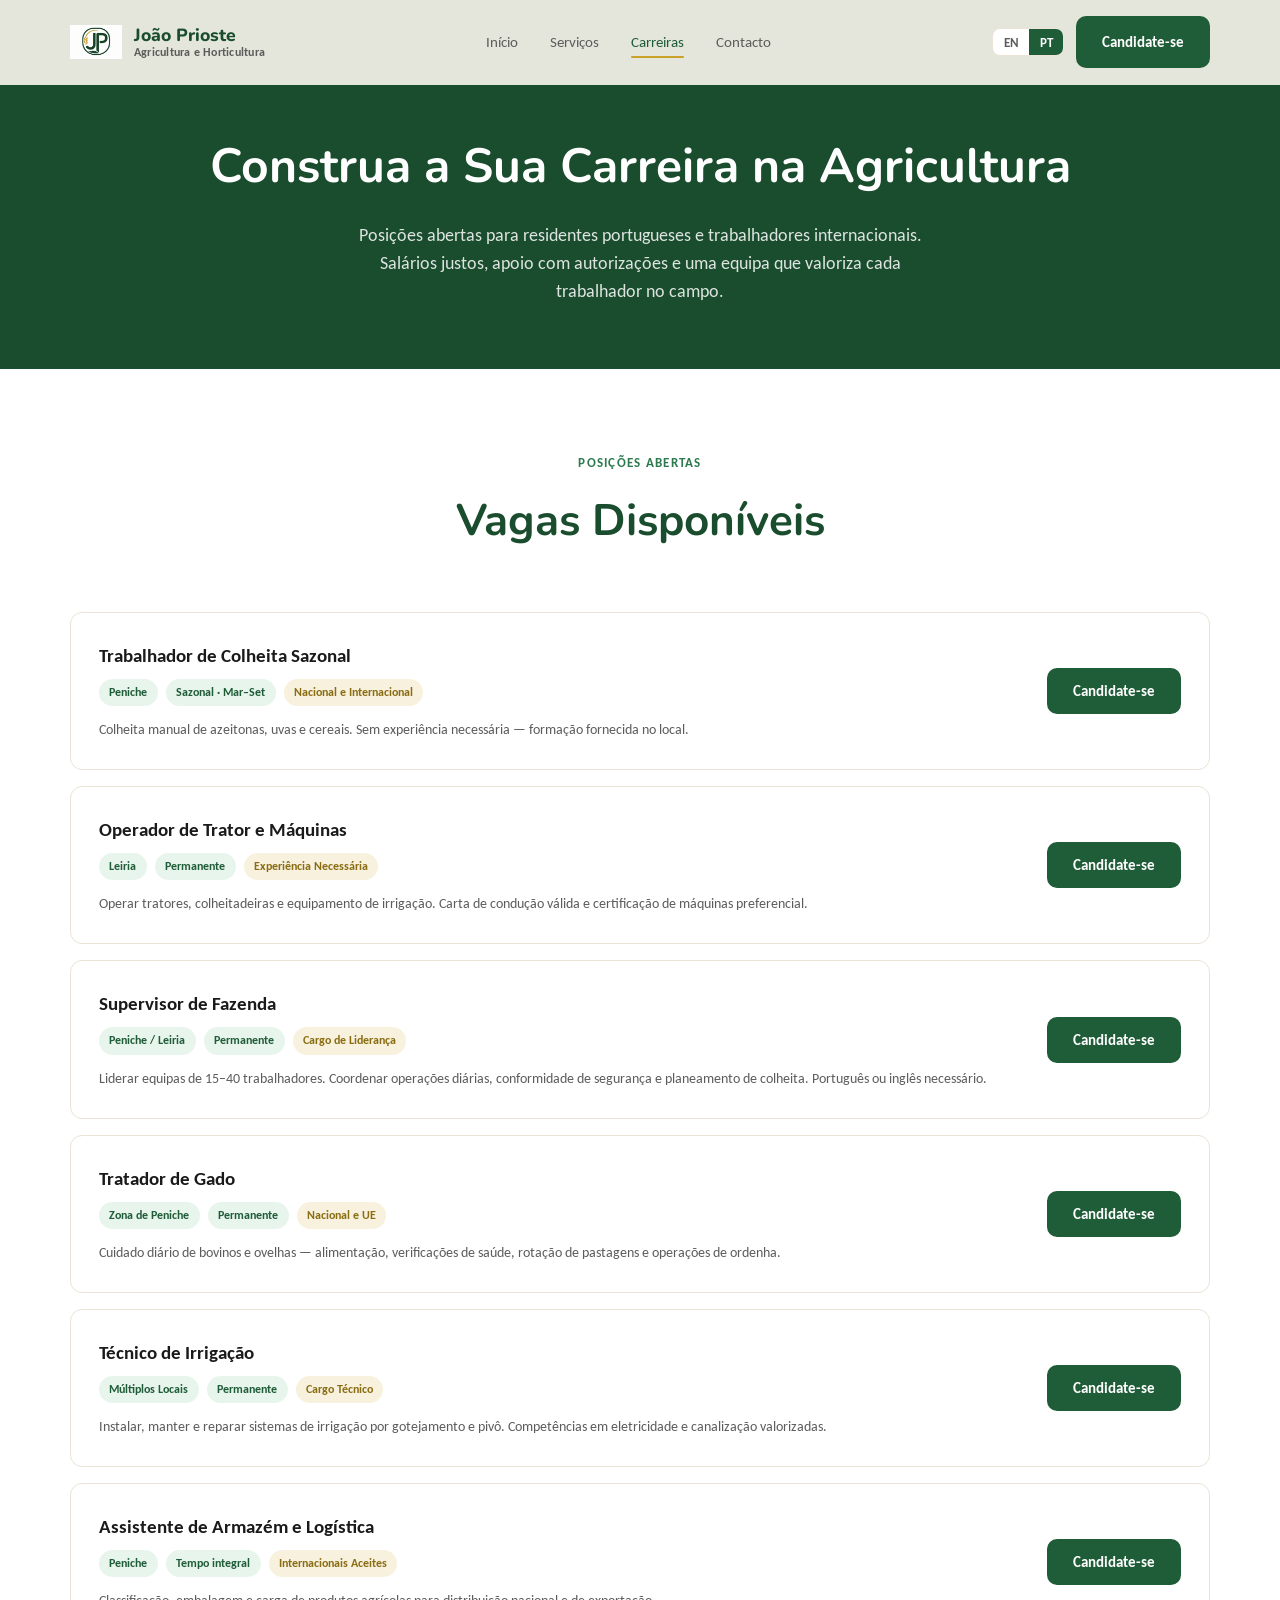
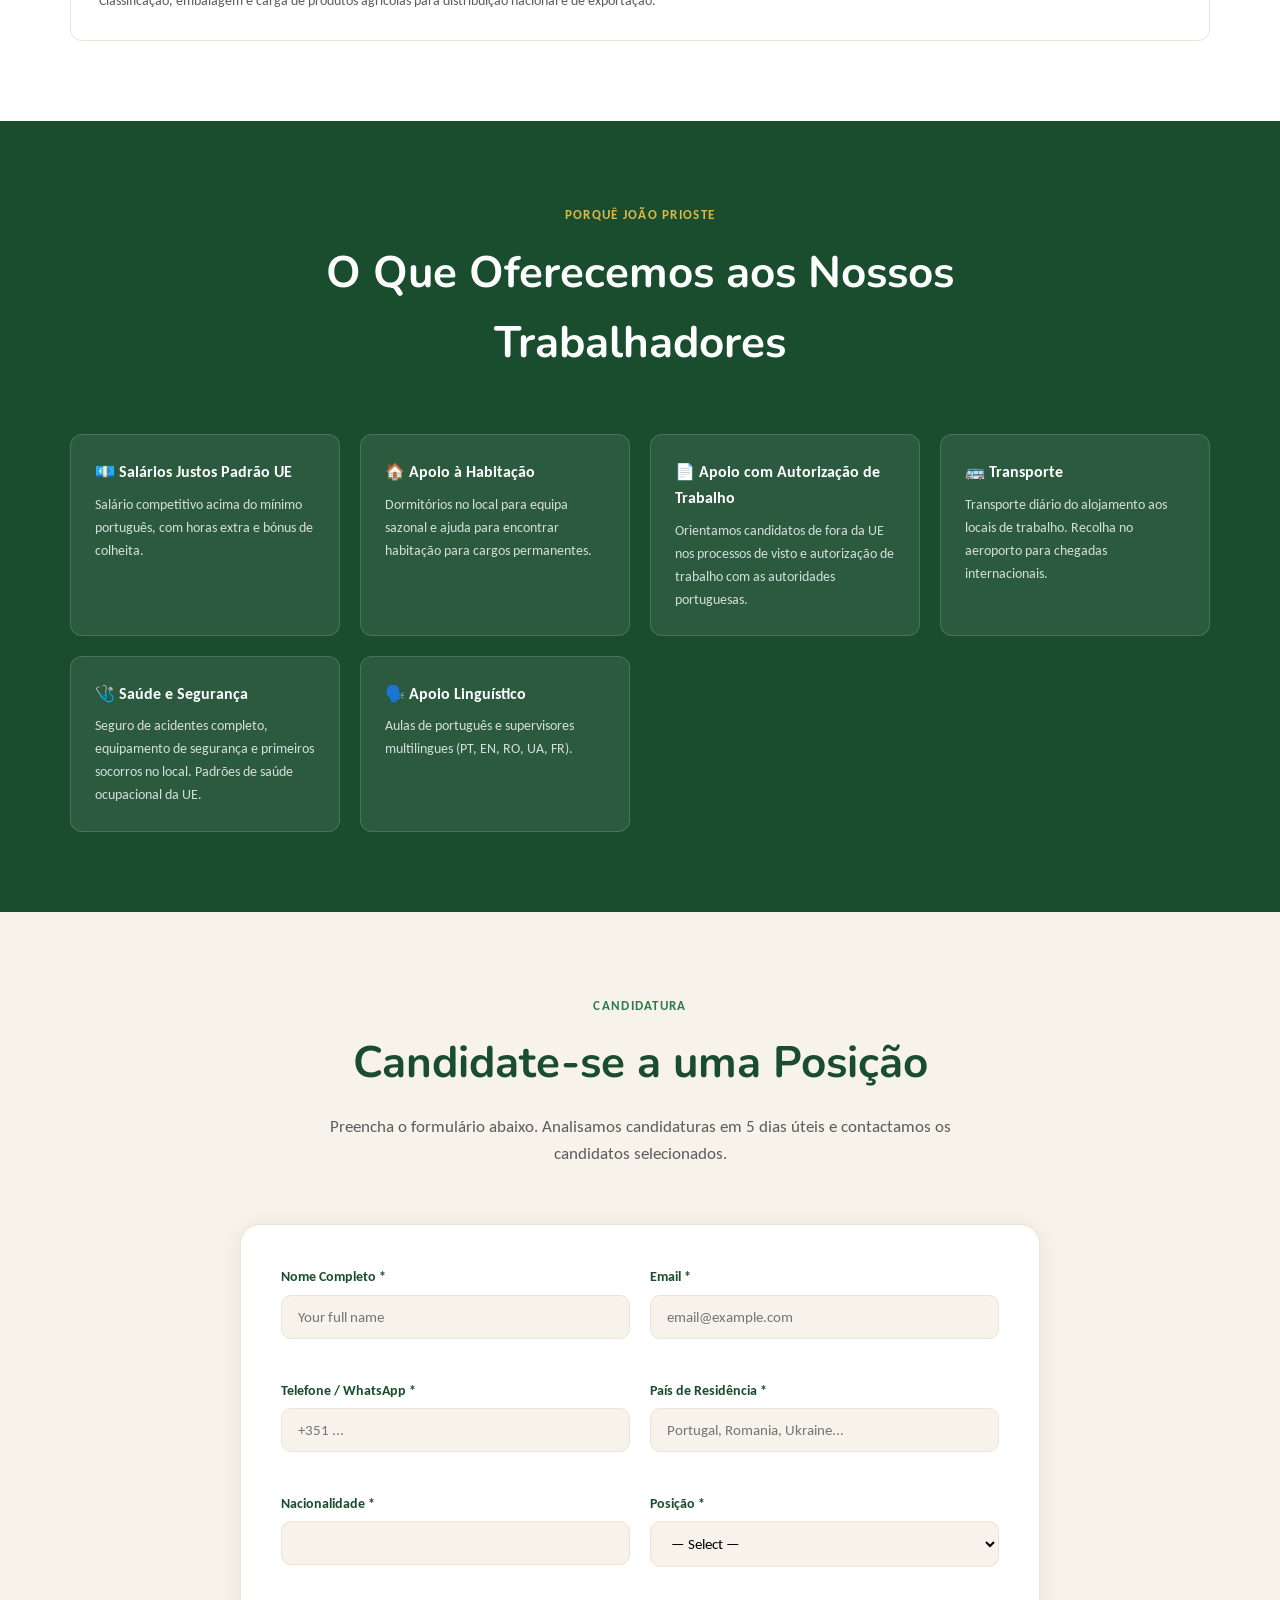
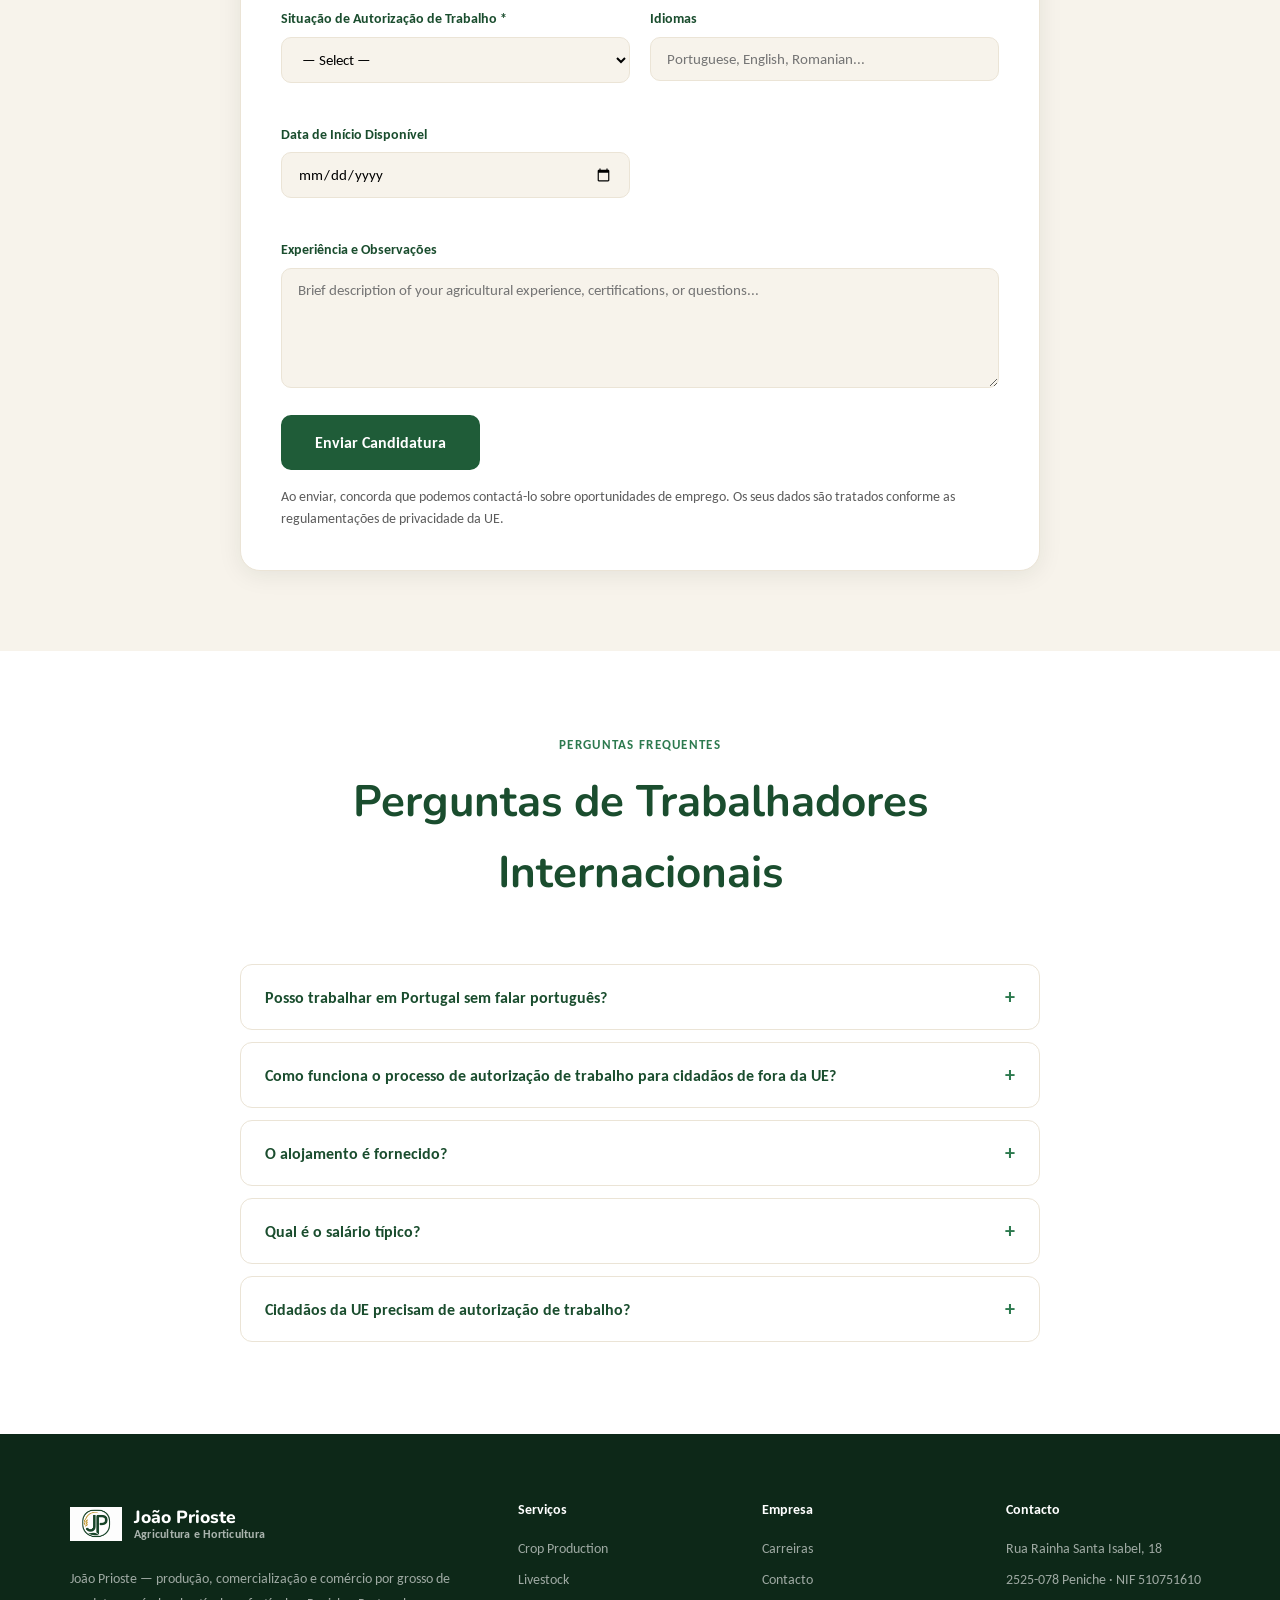
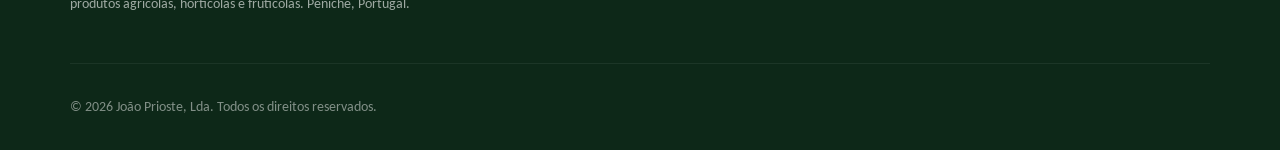
==== commit c93b9af6: "Rebrand to João Prioste with JP logo, company details, and service photos. Add generated JP monogram" ====
--- a/careers.html
+++ b/careers.html
@@ -1,18 +1,21 @@
 <!DOCTYPE html>
-<html lang="en">
+<html lang="pt">
 <head>
   <meta charset="UTF-8">
   <meta name="viewport" content="width=device-width, initial-scale=1.0">
-  <meta name="description" content="Careers at VerdeCampo Portugal — jobs for domestic and international agricultural workers. Seasonal and permanent positions.">
-  <title>Careers | VerdeCampo Portugal</title>
+  <meta name="description" content="Carreiras João Prioste — emprego agrícola e hortícola em Peniche. Trabalhadores nacionais e internacionais.">
+  <title>Carreiras | João Prioste</title>
   <link rel="stylesheet" href="css/styles.css">
 </head>
 <body>
   <header class="site-header">
     <div class="container header-inner">
       <a href="index.html" class="logo">
-        <span class="logo-icon">🌿</span>
-        <span>VerdeCampo</span>
+        <img src="images/logo.png" alt="João Prioste — JP" class="logo-mark" width="52" height="52">
+        <span class="logo-text">
+          <strong>João Prioste</strong>
+          <small data-en="Agriculture & Horticulture" data-pt="Agricultura e Horticultura">Agricultura e Horticultura</small>
+        </span>
       </a>
       <nav class="nav-links">
         <a href="index.html" data-i18n="nav.home">Home</a>
@@ -22,8 +25,8 @@
       </nav>
       <div class="header-actions">
         <div class="lang-toggle">
-          <button type="button" data-lang="en" class="active">EN</button>
-          <button type="button" data-lang="pt">PT</button>
+          <button type="button" data-lang="en">EN</button>
+          <button type="button" data-lang="pt" class="active">PT</button>
         </div>
         <a href="#apply-form" class="btn btn-primary" data-i18n="nav.apply">Apply Now</a>
         <button class="mobile-toggle" aria-label="Menu">☰</button>
@@ -50,7 +53,7 @@
             <div>
               <h3 data-en="Seasonal Harvest Worker" data-pt="Trabalhador de Colheita Sazonal">Seasonal Harvest Worker</h3>
               <div class="job-meta">
-                <span class="tag" data-en="Alentejo" data-pt="Alentejo">Alentejo</span>
+                <span class="tag" data-en="Peniche" data-pt="Peniche">Peniche</span>
                 <span class="tag" data-en="Seasonal · Mar–Sep" data-pt="Sazonal · Mar–Set">Seasonal · Mar–Sep</span>
                 <span class="tag gold" data-en="Domestic & International" data-pt="Nacional e Internacional">Domestic & International</span>
               </div>
@@ -63,7 +66,7 @@
             <div>
               <h3 data-en="Tractor & Machinery Operator" data-pt="Operador de Trator e Máquinas">Tractor & Machinery Operator</h3>
               <div class="job-meta">
-                <span class="tag" data-en="Ribatejo" data-pt="Ribatejo">Ribatejo</span>
+                <span class="tag" data-en="Leiria" data-pt="Leiria">Leiria</span>
                 <span class="tag" data-en="Permanent" data-pt="Permanente">Permanent</span>
                 <span class="tag gold" data-en="Experience Required" data-pt="Experiência Necessária">Experience Required</span>
               </div>
@@ -76,7 +79,7 @@
             <div>
               <h3 data-en="Farm Supervisor" data-pt="Supervisor de Fazenda">Farm Supervisor</h3>
               <div class="job-meta">
-                <span class="tag" data-en="Évora Region" data-pt="Região de Évora">Évora Region</span>
+                <span class="tag" data-en="Peniche / Leiria" data-pt="Peniche / Leiria">Peniche / Leiria</span>
                 <span class="tag" data-en="Permanent" data-pt="Permanente">Permanent</span>
                 <span class="tag gold" data-en="Leadership Role" data-pt="Cargo de Liderança">Leadership Role</span>
               </div>
@@ -89,7 +92,7 @@
             <div>
               <h3 data-en="Livestock Handler" data-pt="Tratador de Gado">Livestock Handler</h3>
               <div class="job-meta">
-                <span class="tag" data-en="Beira Interior" data-pt="Beira Interior">Beira Interior</span>
+                <span class="tag" data-en="Peniche area" data-pt="Zona de Peniche">Zona de Peniche</span>
                 <span class="tag" data-en="Permanent" data-pt="Permanente">Permanent</span>
                 <span class="tag gold" data-en="Domestic & EU" data-pt="Nacional e UE">Domestic & EU</span>
               </div>
@@ -115,7 +118,7 @@
             <div>
               <h3 data-en="Warehouse & Logistics Assistant" data-pt="Assistente de Armazém e Logística">Warehouse & Logistics Assistant</h3>
               <div class="job-meta">
-                <span class="tag" data-en="Évora" data-pt="Évora">Évora</span>
+                <span class="tag" data-en="Peniche" data-pt="Peniche">Peniche</span>
                 <span class="tag" data-en="Full-time" data-pt="Tempo integral">Full-time</span>
                 <span class="tag gold" data-en="International Welcome" data-pt="Internacionais Aceites">International Welcome</span>
               </div>
@@ -130,7 +133,7 @@
     <section class="bg-green">
       <div class="container">
         <div class="section-header fade-in">
-          <span class="section-label" data-en="Why VerdeCampo" data-pt="Porquê VerdeCampo">Why VerdeCampo</span>
+          <span class="section-label" data-en="Why João Prioste" data-pt="Porquê João Prioste">Porquê João Prioste</span>
           <h2 data-en="What We Offer Our Workers" data-pt="O Que Oferecemos aos Nossos Trabalhadores">What We Offer Our Workers</h2>
         </div>
         <div class="benefits-grid fade-in">
@@ -271,8 +274,14 @@
     <div class="container">
       <div class="footer-grid">
         <div class="footer-brand">
-          <div class="logo"><span class="logo-icon">🌿</span><span>VerdeCampo</span></div>
-          <p data-i18n="footer.desc">Leading agricultural operations across Portugal.</p>
+          <a href="index.html" class="logo">
+            <img src="images/logo.png" alt="João Prioste" class="logo-mark" width="48" height="48">
+            <span class="logo-text">
+              <strong>João Prioste</strong>
+              <small data-en="Agriculture & Horticulture" data-pt="Agricultura e Horticultura">Agricultura e Horticultura</small>
+            </span>
+          </a>
+          <p data-i18n="footer.desc" style="margin-top: 1rem;">Peniche, Portugal.</p>
         </div>
         <div class="footer-col">
           <h4 data-i18n="footer.services">Services</h4>
@@ -286,12 +295,12 @@
         </div>
         <div class="footer-col">
           <h4 data-i18n="footer.contact">Contact</h4>
-          <a href="mailto:careers@verdecampo.pt">careers@verdecampo.pt</a>
-          <a href="tel:+351266123456">+351 266 123 456</a>
+          <a>Rua Rainha Santa Isabel, 18</a>
+          <a>2525-078 Peniche · NIF 510751610</a>
         </div>
       </div>
       <div class="footer-bottom">
-        <span>© 2026 VerdeCampo Portugal. <span data-i18n="footer.rights">All rights reserved.</span></span>
+        <span>© 2026 João Prioste, Lda. <span data-i18n="footer.rights">Todos os direitos reservados.</span></span>
       </div>
     </div>
   </footer>
@@ -309,7 +318,7 @@
       });
     });
     document.addEventListener('DOMContentLoaded', () => {
-      const lang = localStorage.getItem('verdecampo-lang') || 'en';
+      const lang = localStorage.getItem('joao-prioste-lang') || 'pt';
       document.querySelectorAll('[data-en]').forEach((el) => {
         const text = el.getAttribute(lang === 'pt' ? 'data-pt' : 'data-en');
         if (text) el.textContent = text;
--- a/css/styles.css
+++ b/css/styles.css
@@ -1,5 +1,5 @@
-/* VerdeCampo Portugal — Design System */
-@import url('https://fonts.googleapis.com/css2?family=DM+Sans:ital,opsz,wght@0,9..40,400;0,9..40,500;0,9..40,600;0,9..40,700;1,9..40,400&family=Playfair+Display:wght@500;600;700&display=swap');
+/* João Prioste — Design System */
+@import url('https://fonts.googleapis.com/css2?family=Carlito:ital,wght@0,400;0,700;1,400&family=Nunito:wght@500;600;700;800&display=swap');
 
 :root {
   --green-900: #0d2818;
@@ -20,8 +20,8 @@
   --radius: 12px;
   --radius-lg: 20px;
   --transition: 0.25s cubic-bezier(0.4, 0, 0.2, 1);
-  --font-sans: 'DM Sans', system-ui, sans-serif;
-  --font-display: 'Playfair Display', Georgia, serif;
+  --font-sans: 'Carlito', 'Calibri', 'Segoe UI', 'Helvetica Neue', Arial, sans-serif;
+  --font-display: 'Nunito', 'Arial Rounded MT Bold', 'Helvetica Rounded', Arial, sans-serif;
 }
 
 *, *::before, *::after { box-sizing: border-box; margin: 0; padding: 0; }
@@ -77,23 +77,46 @@
 .logo {
   display: flex;
   align-items: center;
-  gap: 0.6rem;
+  gap: 0.75rem;
+  color: var(--green-800);
+  min-width: 0;
+}
+
+.logo-mark {
+  width: 52px;
+  height: 52px;
+  object-fit: contain;
+  flex-shrink: 0;
+}
+
+.logo-text {
+  display: flex;
+  flex-direction: column;
+  line-height: 1.2;
+  min-width: 0;
+}
+
+.logo-text strong {
   font-family: var(--font-display);
-  font-weight: 700;
-  font-size: 1.25rem;
+  font-weight: 800;
+  font-size: 1.1rem;
   color: var(--green-800);
 }
 
-.logo-icon {
-  width: 40px;
-  height: 40px;
-  background: var(--green-700);
-  border-radius: 10px;
-  display: flex;
-  align-items: center;
-  justify-content: center;
-  color: var(--white);
-  font-size: 1.1rem;
+.logo-text small {
+  font-family: var(--font-sans);
+  font-size: 0.72rem;
+  font-weight: 600;
+  color: var(--text-muted);
+  letter-spacing: 0.02em;
+}
+
+.site-footer .logo-text strong {
+  color: var(--white);
+}
+
+.site-footer .logo-text small {
+  color: rgba(255, 255, 255, 0.65);
 }
 
 .nav-links {
@@ -367,9 +390,34 @@
   border: 1px solid var(--cream-dark);
 }
 
+.service-card.has-image {
+  padding: 0;
+  overflow: hidden;
+}
+
+.service-card.has-image .service-card-body {
+  padding: 1.5rem 1.75rem 1.75rem;
+}
+
 .service-card:hover {
   transform: translateY(-4px);
   box-shadow: var(--shadow-lg);
+}
+
+.service-card-image {
+  height: 200px;
+  overflow: hidden;
+}
+
+.service-card-image img {
+  width: 100%;
+  height: 100%;
+  object-fit: cover;
+  transition: transform 0.5s ease;
+}
+
+.service-card:hover .service-card-image img {
+  transform: scale(1.05);
 }
 
 .service-icon {
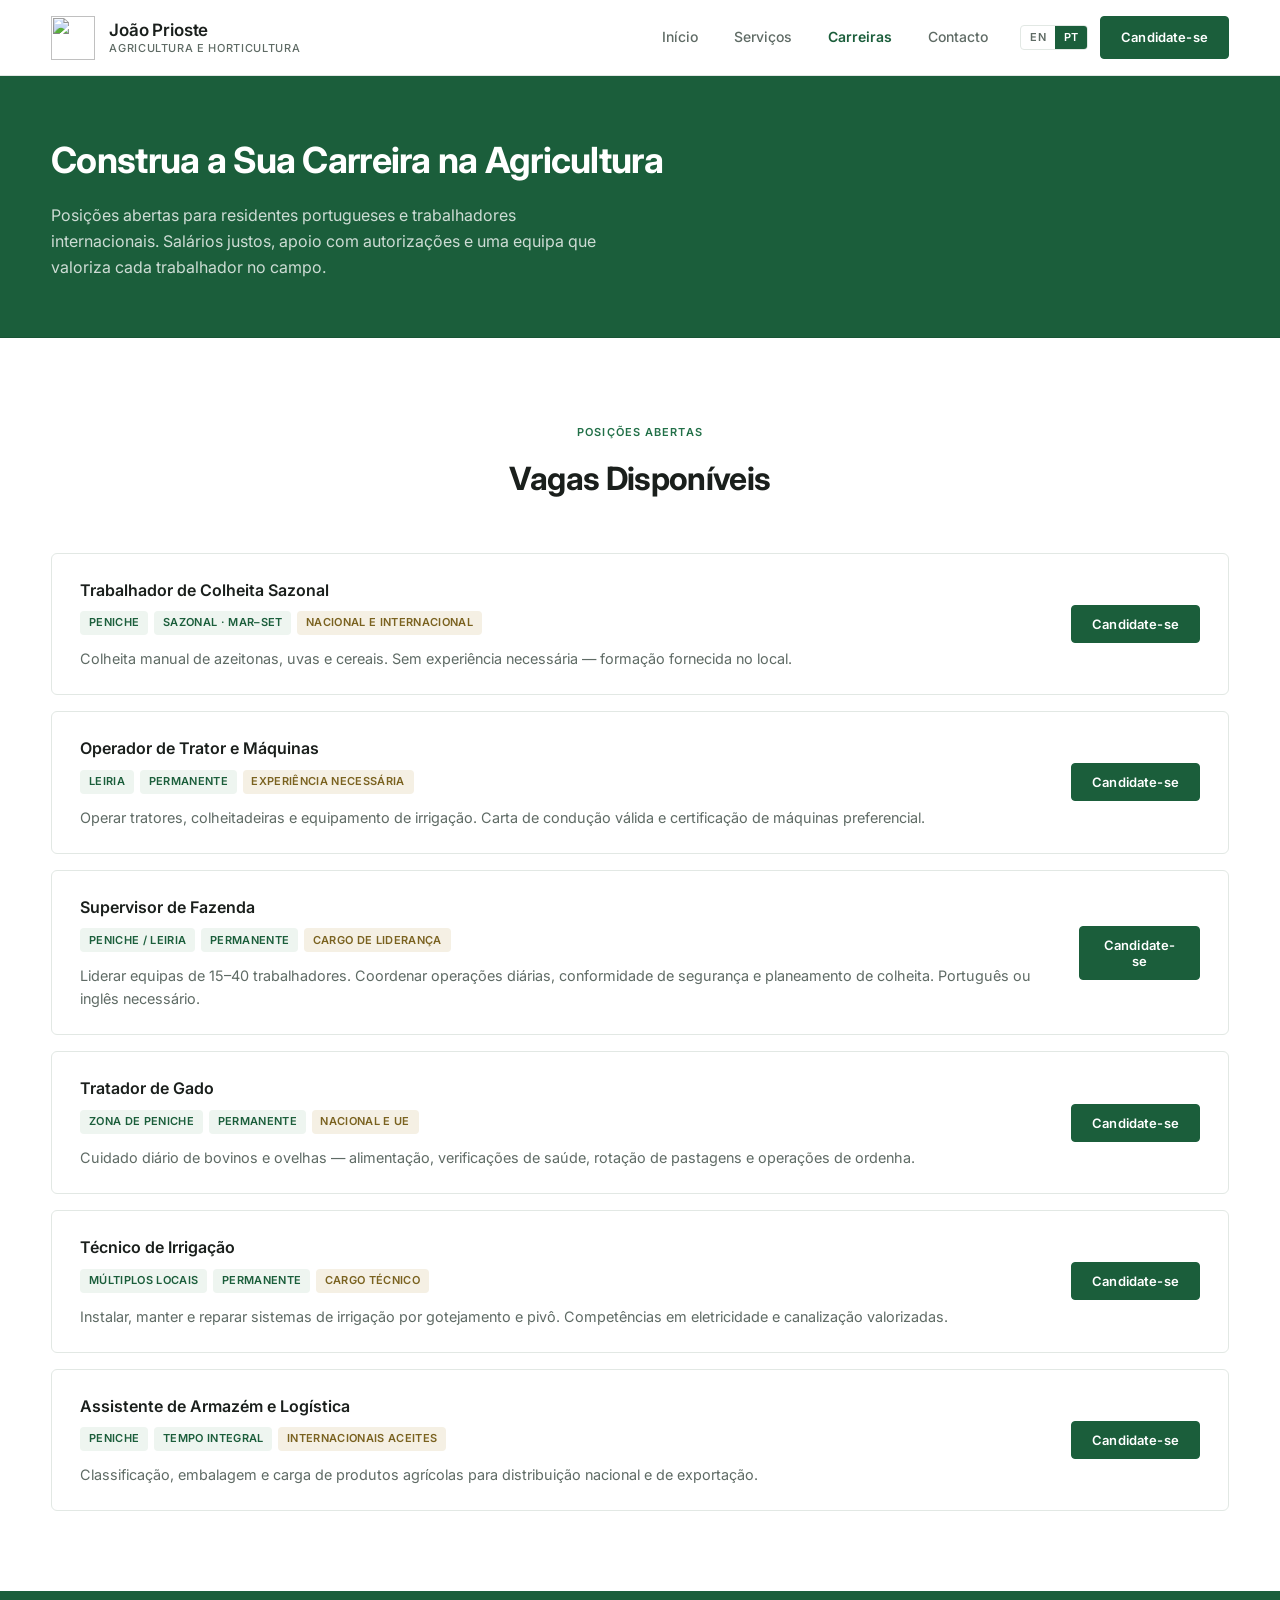
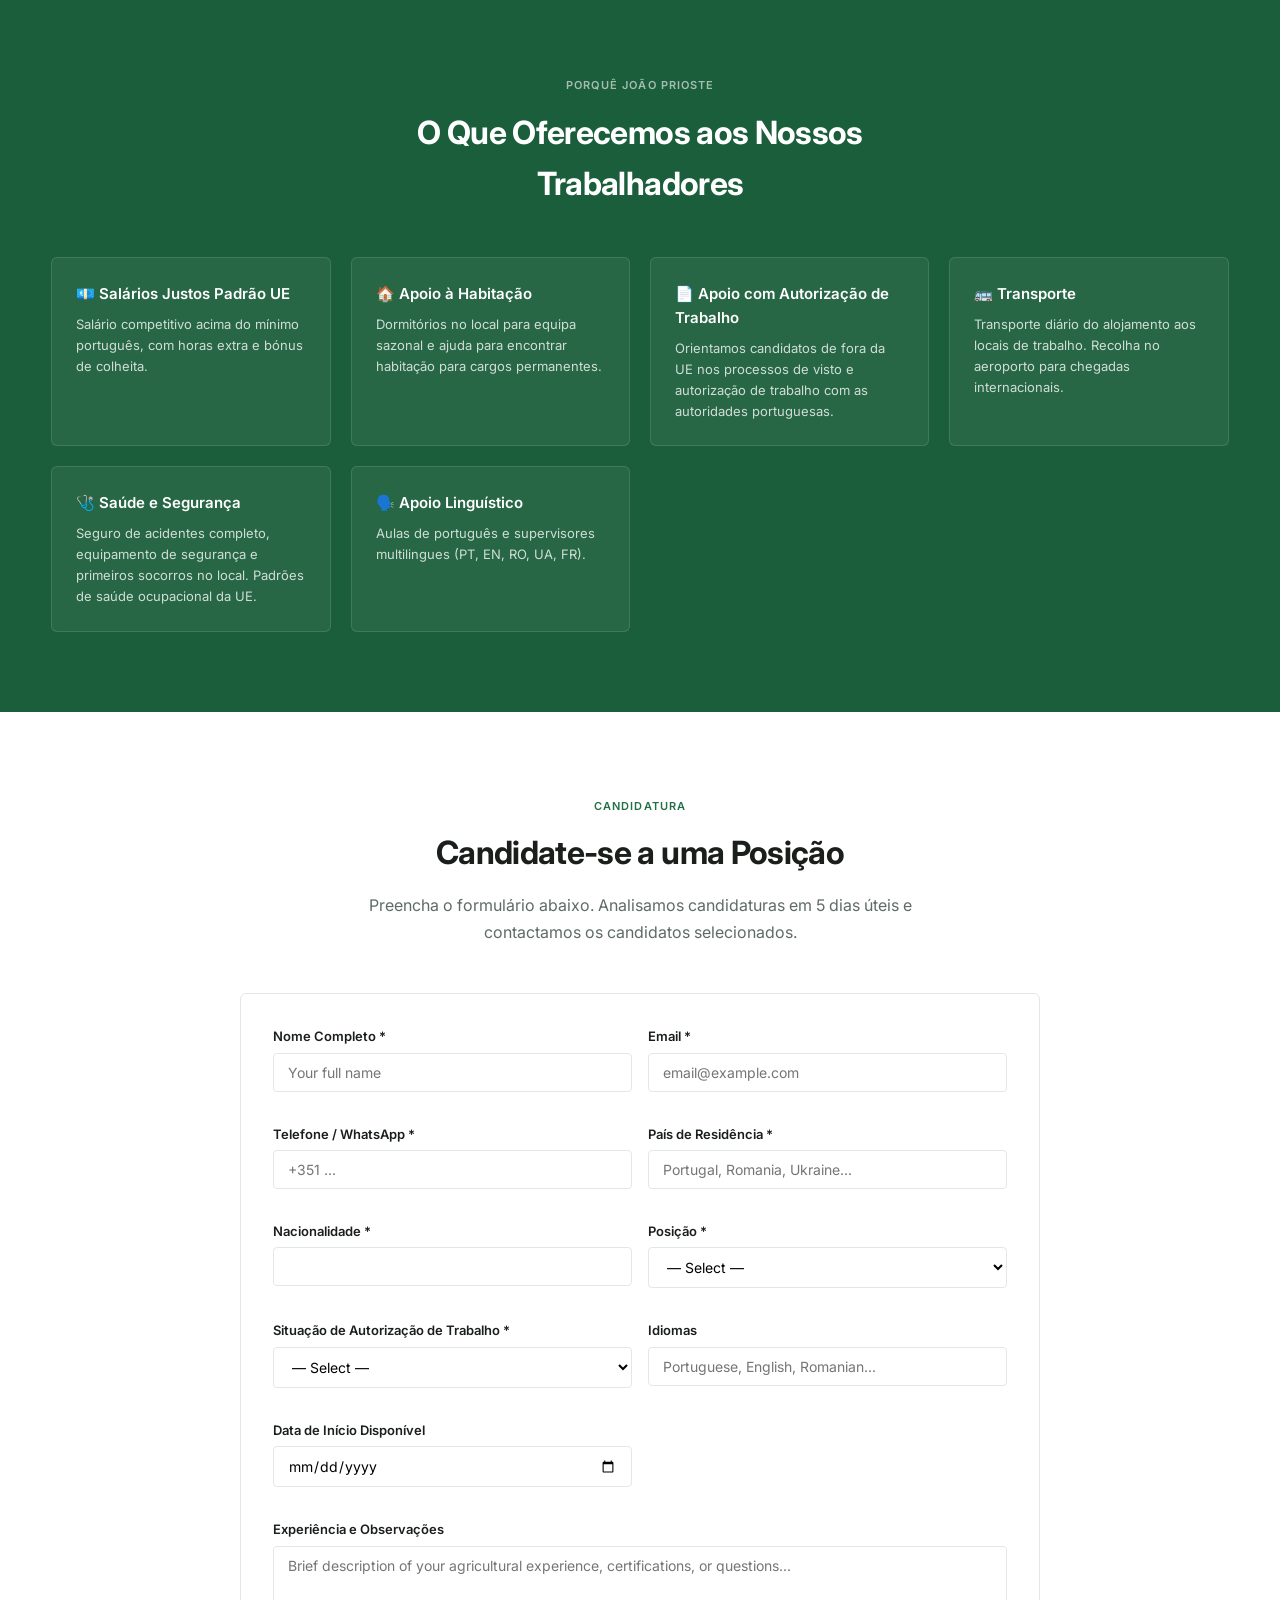
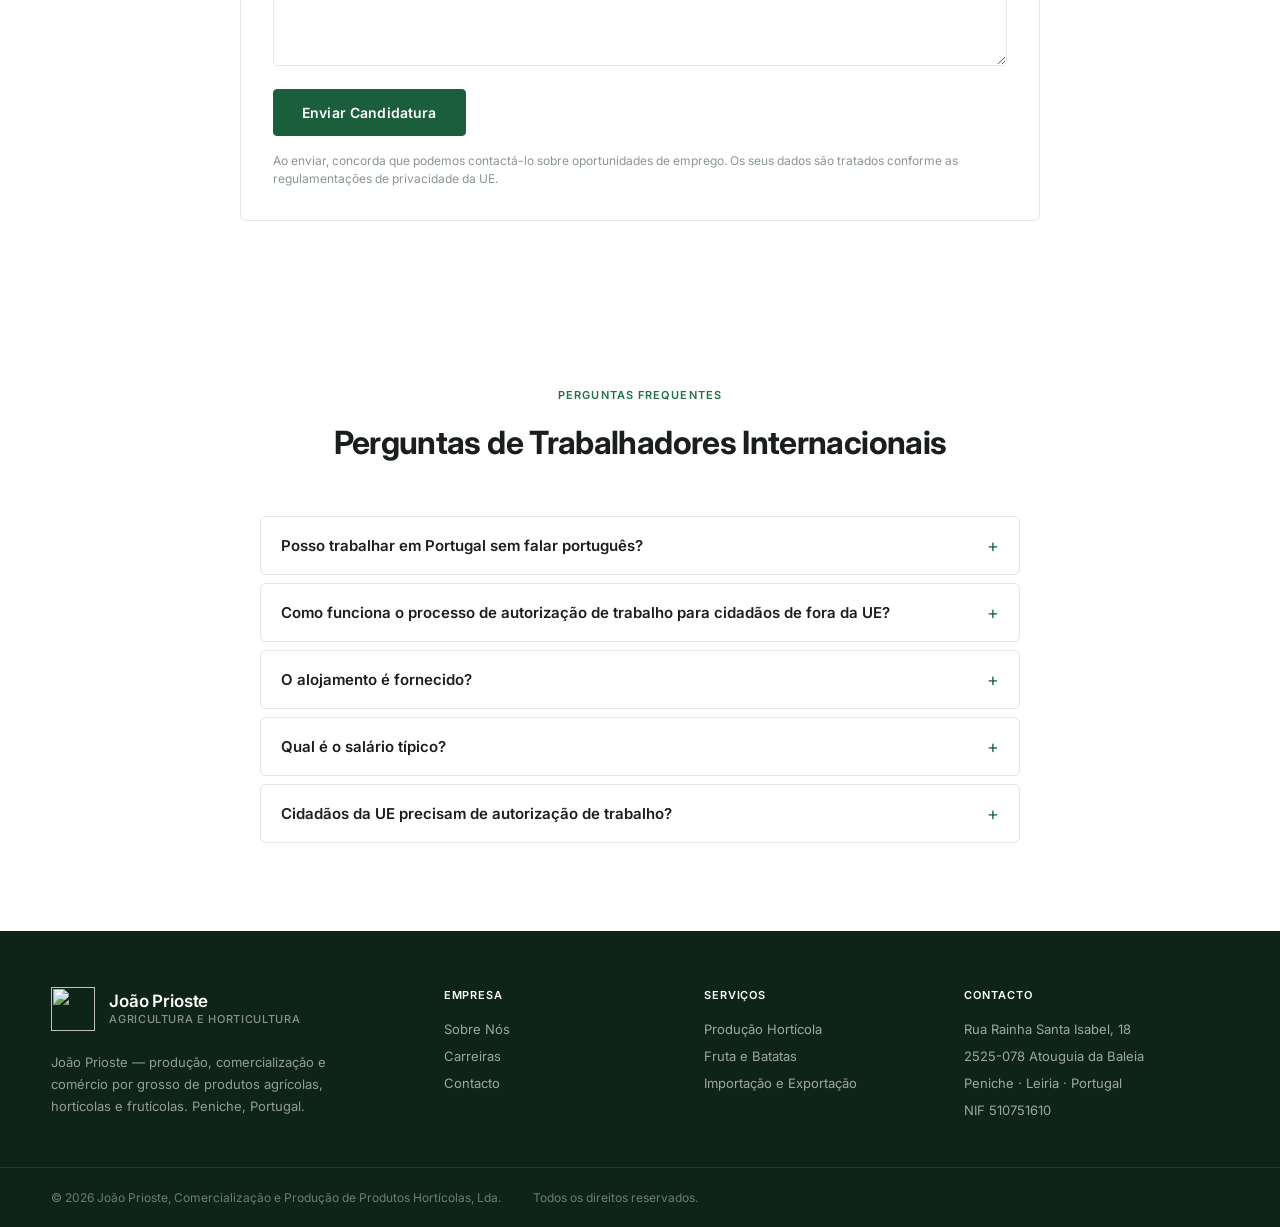
==== commit 87ffe05c: "Redesign site with corporate styling inspired by institutional ag sites. Replace PNG logo with clean" ====
--- a/careers.html
+++ b/careers.html
@@ -11,10 +11,10 @@
   <header class="site-header">
     <div class="container header-inner">
       <a href="index.html" class="logo">
-        <img src="images/logo.png" alt="João Prioste — JP" class="logo-mark" width="52" height="52">
+        <img src="images/logo.svg" alt="" class="logo-mark" width="44" height="44">
         <span class="logo-text">
-          <strong>João Prioste</strong>
-          <small data-en="Agriculture & Horticulture" data-pt="Agricultura e Horticultura">Agricultura e Horticultura</small>
+          <span class="logo-name">João Prioste</span>
+          <span class="logo-tagline" data-en="Agriculture & Horticulture" data-pt="Agricultura e Horticultura">Agricultura e Horticultura</span>
         </span>
       </a>
       <nav class="nav-links">
@@ -271,36 +271,43 @@
   </main>
 
   <footer class="site-footer">
-    <div class="container">
-      <div class="footer-grid">
+    <div class="footer-main">
+      <div class="container footer-grid">
         <div class="footer-brand">
           <a href="index.html" class="logo">
-            <img src="images/logo.png" alt="João Prioste" class="logo-mark" width="48" height="48">
+            <img src="images/logo.svg" alt="" class="logo-mark" width="40" height="40">
             <span class="logo-text">
-              <strong>João Prioste</strong>
-              <small data-en="Agriculture & Horticulture" data-pt="Agricultura e Horticultura">Agricultura e Horticultura</small>
+              <span class="logo-name">João Prioste</span>
+              <span class="logo-tagline">Agricultura e Horticultura</span>
             </span>
           </a>
-          <p data-i18n="footer.desc" style="margin-top: 1rem;">Peniche, Portugal.</p>
+          <p data-i18n="footer.desc">Produção, comercialização e comércio por grosso de produtos agrícolas, hortícolas e frutícolas.</p>
         </div>
         <div class="footer-col">
-          <h4 data-i18n="footer.services">Services</h4>
-          <a href="services.html">Crop Production</a>
-          <a href="services.html">Livestock</a>
+          <h4 data-i18n="footer.company">Empresa</h4>
+          <a href="index.html" data-i18n="footer.about">Sobre Nós</a>
+          <a href="careers.html" data-i18n="footer.careers">Carreiras</a>
+          <a href="contact.html" data-i18n="footer.contact">Contacto</a>
         </div>
         <div class="footer-col">
-          <h4 data-i18n="footer.company">Company</h4>
-          <a href="careers.html" data-i18n="footer.careers">Careers</a>
-          <a href="contact.html" data-i18n="footer.contact">Contact</a>
+          <h4 data-i18n="footer.services">Serviços</h4>
+          <a href="services.html" data-en="Horticultural Production" data-pt="Produção Hortícola">Produção Hortícola</a>
+          <a href="services.html" data-en="Fruit & Potatoes" data-pt="Fruta e Batatas">Fruta e Batatas</a>
+          <a href="services.html" data-en="Import & Export" data-pt="Importação e Exportação">Importação e Exportação</a>
         </div>
         <div class="footer-col">
-          <h4 data-i18n="footer.contact">Contact</h4>
-          <a>Rua Rainha Santa Isabel, 18</a>
-          <a>2525-078 Peniche · NIF 510751610</a>
-        </div>
-      </div>
-      <div class="footer-bottom">
-        <span>© 2026 João Prioste, Lda. <span data-i18n="footer.rights">Todos os direitos reservados.</span></span>
+          <h4 data-i18n="footer.contact">Contacto</h4>
+          <span>Rua Rainha Santa Isabel, 18</span>
+          <span>2525-078 Atouguia da Baleia</span>
+          <span>Peniche · Leiria · Portugal</span>
+          <span>NIF 510751610</span>
+        </div>
+      </div>
+    </div>
+    <div class="footer-legal">
+      <div class="container footer-legal-inner">
+        <span>© 2026 João Prioste, Comercialização e Produção de Produtos Hortícolas, Lda.</span>
+        <span data-i18n="footer.rights">Todos os direitos reservados.</span>
       </div>
     </div>
   </footer>
--- a/css/styles.css
+++ b/css/styles.css
@@ -1,42 +1,41 @@
-/* João Prioste — Design System */
-@import url('https://fonts.googleapis.com/css2?family=Carlito:ital,wght@0,400;0,700;1,400&family=Nunito:wght@500;600;700;800&display=swap');
+/* João Prioste — Corporate Design System */
+@import url('https://fonts.googleapis.com/css2?family=Inter:wght@400;500;600;700&display=swap');
 
 :root {
-  --green-900: #0d2818;
-  --green-800: #1a4d2e;
-  --green-700: #1f5c38;
-  --green-600: #2d7a4f;
-  --green-500: #3d9b63;
-  --green-100: #e8f5ec;
-  --gold-500: #c9a227;
-  --gold-400: #dbb84a;
-  --cream: #f7f3eb;
-  --cream-dark: #ebe4d6;
-  --text: #1a1a1a;
-  --text-muted: #5c5c5c;
+  --green-900: #0f2418;
+  --green-800: #1B5E3B;
+  --green-700: #227048;
+  --green-600: #2d8659;
+  --green-100: #eef5f0;
+  --green-50: #f5f9f7;
+  --gold-500: #b8922a;
+  --text: #1a1f1c;
+  --text-muted: #5f6b65;
+  --text-light: #8a9690;
   --white: #ffffff;
-  --shadow: 0 4px 24px rgba(13, 40, 24, 0.08);
-  --shadow-lg: 0 12px 48px rgba(13, 40, 24, 0.12);
-  --radius: 12px;
-  --radius-lg: 20px;
-  --transition: 0.25s cubic-bezier(0.4, 0, 0.2, 1);
-  --font-sans: 'Carlito', 'Calibri', 'Segoe UI', 'Helvetica Neue', Arial, sans-serif;
-  --font-display: 'Nunito', 'Arial Rounded MT Bold', 'Helvetica Rounded', Arial, sans-serif;
+  --border: #e2e8e4;
+  --border-light: #eef1ef;
+  --surface: #f7f9f8;
+  --shadow-sm: 0 1px 3px rgba(15, 36, 24, 0.06);
+  --shadow: 0 4px 20px rgba(15, 36, 24, 0.08);
+  --radius: 4px;
+  --radius-lg: 6px;
+  --transition: 0.2s ease;
+  --font: 'Inter', 'Segoe UI', system-ui, -apple-system, sans-serif;
+  --header-h: 76px;
 }
 
 *, *::before, *::after { box-sizing: border-box; margin: 0; padding: 0; }
 
-html {
-  scroll-behavior: smooth;
-  font-size: 16px;
-}
+html { scroll-behavior: smooth; font-size: 16px; }
 
 body {
-  font-family: var(--font-sans);
-  color: var(--text);
-  background: var(--cream);
+  font-family: var(--font);
+  color: var(--text);
+  background: var(--white);
   line-height: 1.6;
   -webkit-font-smoothing: antialiased;
+  padding-top: var(--header-h);
 }
 
 img { max-width: 100%; display: block; }
@@ -44,139 +43,119 @@
 ul { list-style: none; }
 
 .container {
-  width: min(1140px, 92vw);
+  width: min(1200px, 92vw);
   margin: 0 auto;
 }
 
-/* ── Header ── */
+/* ── Header (corporate) ── */
 .site-header {
   position: fixed;
   top: 0;
   left: 0;
   right: 0;
   z-index: 100;
-  background: rgba(247, 243, 235, 0.92);
-  backdrop-filter: blur(12px);
-  border-bottom: 1px solid transparent;
-  transition: border-color var(--transition), box-shadow var(--transition);
-}
-
-.site-header.scrolled {
-  border-color: var(--cream-dark);
-  box-shadow: var(--shadow);
+  height: var(--header-h);
+  background: var(--white);
+  border-bottom: 1px solid var(--border);
 }
 
 .header-inner {
   display: flex;
   align-items: center;
   justify-content: space-between;
-  padding: 1rem 0;
-  gap: 1.5rem;
+  height: 100%;
+  gap: 2rem;
 }
 
 .logo {
   display: flex;
   align-items: center;
-  gap: 0.75rem;
-  color: var(--green-800);
-  min-width: 0;
+  gap: 0.875rem;
+  flex-shrink: 0;
 }
 
 .logo-mark {
-  width: 52px;
-  height: 52px;
-  object-fit: contain;
+  width: 44px;
+  height: 44px;
   flex-shrink: 0;
 }
 
 .logo-text {
   display: flex;
   flex-direction: column;
+  gap: 0.125rem;
+}
+
+.logo-name {
+  font-size: 1.0625rem;
+  font-weight: 600;
+  color: var(--text);
+  letter-spacing: -0.01em;
   line-height: 1.2;
-  min-width: 0;
-}
-
-.logo-text strong {
-  font-family: var(--font-display);
-  font-weight: 800;
-  font-size: 1.1rem;
-  color: var(--green-800);
-}
-
-.logo-text small {
-  font-family: var(--font-sans);
-  font-size: 0.72rem;
-  font-weight: 600;
+}
+
+.logo-tagline {
+  font-size: 0.6875rem;
+  font-weight: 500;
   color: var(--text-muted);
-  letter-spacing: 0.02em;
-}
-
-.site-footer .logo-text strong {
-  color: var(--white);
-}
-
-.site-footer .logo-text small {
-  color: rgba(255, 255, 255, 0.65);
+  text-transform: uppercase;
+  letter-spacing: 0.06em;
+  line-height: 1.2;
 }
 
 .nav-links {
   display: flex;
   align-items: center;
-  gap: 2rem;
+  gap: 2.25rem;
+  margin-left: auto;
 }
 
 .nav-links a {
+  font-size: 0.875rem;
   font-weight: 500;
-  font-size: 0.95rem;
   color: var(--text-muted);
   transition: color var(--transition);
-  position: relative;
+  white-space: nowrap;
 }
 
 .nav-links a:hover,
 .nav-links a.active {
-  color: var(--green-700);
-}
-
-.nav-links a.active::after {
-  content: '';
-  position: absolute;
-  bottom: -4px;
-  left: 0;
-  right: 0;
-  height: 2px;
-  background: var(--gold-500);
-  border-radius: 1px;
+  color: var(--green-800);
+}
+
+.nav-links a.active {
+  font-weight: 600;
 }
 
 .header-actions {
   display: flex;
   align-items: center;
   gap: 0.75rem;
+  flex-shrink: 0;
 }
 
 .lang-toggle {
   display: flex;
-  border: 1px solid var(--cream-dark);
-  border-radius: 8px;
+  border: 1px solid var(--border);
+  border-radius: var(--radius);
   overflow: hidden;
-  background: var(--white);
 }
 
 .lang-toggle button {
-  padding: 0.35rem 0.65rem;
+  padding: 0.3rem 0.55rem;
   border: none;
   background: transparent;
-  font-family: var(--font-sans);
-  font-size: 0.8rem;
+  font-family: var(--font);
+  font-size: 0.6875rem;
   font-weight: 600;
   cursor: pointer;
   color: var(--text-muted);
+  letter-spacing: 0.04em;
   transition: background var(--transition), color var(--transition);
 }
 
 .lang-toggle button.active {
-  background: var(--green-700);
+  background: var(--green-800);
   color: var(--white);
 }
 
@@ -187,6 +166,7 @@
   cursor: pointer;
   padding: 0.5rem;
   color: var(--green-800);
+  font-size: 1.25rem;
 }
 
 /* ── Buttons ── */
@@ -194,66 +174,63 @@
   display: inline-flex;
   align-items: center;
   gap: 0.5rem;
-  padding: 0.75rem 1.5rem;
-  border-radius: 10px;
-  font-family: var(--font-sans);
-  font-weight: 600;
-  font-size: 0.95rem;
-  border: 2px solid transparent;
+  padding: 0.625rem 1.25rem;
+  border-radius: var(--radius);
+  font-family: var(--font);
+  font-weight: 600;
+  font-size: 0.8125rem;
+  border: 1px solid transparent;
   cursor: pointer;
-  transition: transform var(--transition), box-shadow var(--transition), background var(--transition);
-}
-
-.btn:hover {
-  transform: translateY(-1px);
-  box-shadow: var(--shadow);
+  transition: background var(--transition), border-color var(--transition), color var(--transition);
+  letter-spacing: 0.01em;
 }
 
 .btn-primary {
-  background: var(--green-700);
-  color: var(--white);
-  border-color: var(--green-700);
+  background: var(--green-800);
+  color: var(--white);
+  border-color: var(--green-800);
 }
 
 .btn-primary:hover {
-  background: var(--green-800);
-  border-color: var(--green-800);
+  background: var(--green-900);
+  border-color: var(--green-900);
 }
 
 .btn-outline {
   background: transparent;
-  color: var(--green-700);
-  border-color: var(--green-700);
+  color: var(--green-800);
+  border-color: var(--green-800);
 }
 
 .btn-outline:hover {
-  background: var(--green-700);
+  background: var(--green-800);
   color: var(--white);
 }
 
 .btn-gold {
   background: var(--gold-500);
-  color: var(--green-900);
+  color: var(--white);
   border-color: var(--gold-500);
 }
 
 .btn-gold:hover {
-  background: var(--gold-400);
-  border-color: var(--gold-400);
+  background: #a07d22;
+  border-color: #a07d22;
 }
 
 .btn-lg {
-  padding: 1rem 2rem;
-  font-size: 1rem;
+  padding: 0.875rem 1.75rem;
+  font-size: 0.875rem;
 }
 
 /* ── Hero ── */
 .hero {
   position: relative;
-  min-height: 92vh;
-  display: flex;
-  align-items: center;
-  padding: 8rem 0 4rem;
+  min-height: calc(100vh - var(--header-h));
+  min-height: calc(100svh - var(--header-h));
+  display: flex;
+  align-items: center;
+  background: var(--green-900);
   overflow: hidden;
 }
 
@@ -261,118 +238,136 @@
   position: absolute;
   inset: 0;
   background:
-    linear-gradient(135deg, rgba(13, 40, 24, 0.85) 0%, rgba(26, 77, 46, 0.75) 50%, rgba(45, 122, 79, 0.6) 100%),
+    linear-gradient(90deg, rgba(15, 36, 24, 0.92) 0%, rgba(15, 36, 24, 0.75) 45%, rgba(15, 36, 24, 0.4) 100%),
     url('https://images.unsplash.com/photo-1500382017468-90403fed7ef0?w=1920&q=80') center/cover no-repeat;
 }
 
 .hero-content {
   position: relative;
   z-index: 1;
-  max-width: 720px;
+  max-width: 640px;
+  padding: 4rem 0;
 }
 
 .hero-badge {
-  display: inline-flex;
-  align-items: center;
-  gap: 0.5rem;
-  background: rgba(255, 255, 255, 0.15);
-  backdrop-filter: blur(8px);
-  border: 1px solid rgba(255, 255, 255, 0.25);
-  color: var(--white);
-  padding: 0.4rem 1rem;
-  border-radius: 100px;
-  font-size: 0.85rem;
-  font-weight: 500;
-  margin-bottom: 1.5rem;
+  display: inline-block;
+  font-size: 0.6875rem;
+  font-weight: 600;
+  text-transform: uppercase;
+  letter-spacing: 0.1em;
+  color: rgba(255, 255, 255, 0.75);
+  margin-bottom: 1.25rem;
 }
 
 .hero h1 {
-  font-family: var(--font-display);
-  font-size: clamp(2.5rem, 5vw, 3.75rem);
+  font-size: clamp(2rem, 4vw, 2.75rem);
   font-weight: 700;
   color: var(--white);
   line-height: 1.15;
+  letter-spacing: -0.02em;
   margin-bottom: 1.25rem;
 }
 
 .hero p {
-  font-size: 1.15rem;
-  color: rgba(255, 255, 255, 0.88);
+  font-size: 1.0625rem;
+  font-weight: 400;
+  color: rgba(255, 255, 255, 0.82);
   margin-bottom: 2rem;
-  max-width: 560px;
+  max-width: 540px;
+  line-height: 1.7;
 }
 
 .hero-actions {
   display: flex;
   flex-wrap: wrap;
-  gap: 1rem;
+  gap: 0.75rem;
+}
+
+.hero .btn-outline {
+  border-color: rgba(255, 255, 255, 0.5);
+  color: var(--white);
+}
+
+.hero .btn-outline:hover {
+  background: var(--white);
+  color: var(--green-800);
+  border-color: var(--white);
 }
 
 .hero-stats {
   position: relative;
   z-index: 1;
-  margin-top: 4rem;
+  margin-top: 3.5rem;
   display: grid;
   grid-template-columns: repeat(4, 1fr);
-  gap: 1.5rem;
-  background: rgba(255, 255, 255, 0.1);
-  backdrop-filter: blur(12px);
-  border: 1px solid rgba(255, 255, 255, 0.2);
-  border-radius: var(--radius-lg);
-  padding: 2rem;
-}
+  gap: 0;
+  border-top: 1px solid rgba(255, 255, 255, 0.15);
+  padding-top: 2rem;
+}
+
+.stat-item {
+  padding-right: 1.5rem;
+  border-right: 1px solid rgba(255, 255, 255, 0.12);
+}
+
+.stat-item:last-child { border-right: none; }
 
 .stat-item strong {
   display: block;
-  font-family: var(--font-display);
-  font-size: 2rem;
-  color: var(--gold-400);
+  font-size: 1.375rem;
+  font-weight: 700;
+  color: var(--white);
   line-height: 1.2;
+  margin-bottom: 0.25rem;
 }
 
 .stat-item span {
-  font-size: 0.85rem;
-  color: rgba(255, 255, 255, 0.8);
+  font-size: 0.75rem;
+  font-weight: 500;
+  color: rgba(255, 255, 255, 0.6);
+  text-transform: uppercase;
+  letter-spacing: 0.04em;
 }
 
 /* ── Sections ── */
-section {
-  padding: 5rem 0;
-}
+section { padding: 5rem 0; }
 
 .section-header {
   text-align: center;
   max-width: 640px;
-  margin: 0 auto 3.5rem;
+  margin: 0 auto 3rem;
 }
 
 .section-header h2 {
-  font-family: var(--font-display);
-  font-size: clamp(2rem, 3.5vw, 2.75rem);
-  color: var(--green-800);
-  margin-bottom: 1rem;
+  font-size: clamp(1.625rem, 2.5vw, 2rem);
+  font-weight: 700;
+  color: var(--text);
+  letter-spacing: -0.02em;
+  margin-bottom: 0.875rem;
 }
 
 .section-header p {
   color: var(--text-muted);
-  font-size: 1.05rem;
+  font-size: 1rem;
+  line-height: 1.65;
 }
 
 .section-label {
   display: inline-block;
-  font-size: 0.8rem;
-  font-weight: 700;
+  font-size: 0.6875rem;
+  font-weight: 600;
   text-transform: uppercase;
   letter-spacing: 0.1em;
-  color: var(--green-600);
+  color: var(--green-700);
   margin-bottom: 0.75rem;
 }
 
 .bg-white { background: var(--white); }
+.bg-surface { background: var(--surface); }
 .bg-green { background: var(--green-800); color: var(--white); }
 .bg-green .section-header h2 { color: var(--white); }
 .bg-green .section-header p { color: rgba(255, 255, 255, 0.75); }
-.bg-green .section-label { color: var(--gold-400); }
+.bg-green .section-label { color: rgba(255, 255, 255, 0.6); }
 
 /* ── Cards ── */
 .card-grid {
@@ -384,28 +379,21 @@
 .service-card {
   background: var(--white);
   border-radius: var(--radius-lg);
-  padding: 2rem;
+  border: 1px solid var(--border);
+  transition: box-shadow var(--transition), border-color var(--transition);
+}
+
+.service-card.has-image { padding: 0; overflow: hidden; }
+
+.service-card.has-image .service-card-body { padding: 1.5rem; }
+
+.service-card:hover {
   box-shadow: var(--shadow);
-  transition: transform var(--transition), box-shadow var(--transition);
-  border: 1px solid var(--cream-dark);
-}
-
-.service-card.has-image {
-  padding: 0;
-  overflow: hidden;
-}
-
-.service-card.has-image .service-card-body {
-  padding: 1.5rem 1.75rem 1.75rem;
-}
-
-.service-card:hover {
-  transform: translateY(-4px);
-  box-shadow: var(--shadow-lg);
+  border-color: var(--border-light);
 }
 
 .service-card-image {
-  height: 200px;
+  height: 180px;
   overflow: hidden;
 }
 
@@ -413,42 +401,44 @@
   width: 100%;
   height: 100%;
   object-fit: cover;
-  transition: transform 0.5s ease;
-}
-
-.service-card:hover .service-card-image img {
-  transform: scale(1.05);
-}
-
-.service-icon {
-  width: 52px;
-  height: 52px;
-  background: var(--green-100);
-  border-radius: 14px;
-  display: flex;
-  align-items: center;
-  justify-content: center;
-  font-size: 1.5rem;
-  margin-bottom: 1.25rem;
-}
+  transition: transform 0.4s ease;
+}
+
+.service-card:hover .service-card-image img { transform: scale(1.03); }
 
 .service-card h3 {
-  font-size: 1.2rem;
-  color: var(--green-800);
-  margin-bottom: 0.75rem;
+  font-size: 1rem;
+  font-weight: 600;
+  color: var(--text);
+  margin-bottom: 0.5rem;
+  letter-spacing: -0.01em;
 }
 
 .service-card p {
   color: var(--text-muted);
-  font-size: 0.95rem;
+  font-size: 0.875rem;
   line-height: 1.65;
 }
 
-/* ── About strip ── */
+.service-icon {
+  width: 44px;
+  height: 44px;
+  background: var(--green-100);
+  border-radius: var(--radius);
+  display: flex;
+  align-items: center;
+  justify-content: center;
+  font-size: 1.25rem;
+  margin-bottom: 1rem;
+}
+
+.service-card:not(.has-image) { padding: 1.75rem; }
+
+/* ── About ── */
 .about-strip {
   display: grid;
   grid-template-columns: 1fr 1fr;
-  gap: 3rem;
+  gap: 4rem;
   align-items: center;
 }
 
@@ -456,7 +446,7 @@
   border-radius: var(--radius-lg);
   overflow: hidden;
   aspect-ratio: 4/3;
-  background: var(--green-100);
+  border: 1px solid var(--border);
 }
 
 .about-image img {
@@ -466,51 +456,47 @@
 }
 
 .about-content h2 {
-  font-family: var(--font-display);
-  font-size: 2.25rem;
-  color: var(--green-800);
+  font-size: 1.75rem;
+  font-weight: 700;
+  color: var(--text);
+  letter-spacing: -0.02em;
   margin-bottom: 1rem;
 }
 
 .about-content p {
   color: var(--text-muted);
   margin-bottom: 1rem;
-}
-
-.feature-list {
-  margin-top: 1.5rem;
-}
+  font-size: 0.9375rem;
+  line-height: 1.7;
+}
+
+.feature-list { margin-top: 1.5rem; }
 
 .feature-list li {
   display: flex;
   align-items: flex-start;
   gap: 0.75rem;
-  margin-bottom: 0.75rem;
-  color: var(--text);
-  font-size: 0.95rem;
+  margin-bottom: 0.625rem;
+  font-size: 0.875rem;
+  color: var(--text);
 }
 
 .feature-list li::before {
-  content: '✓';
+  content: '';
   flex-shrink: 0;
-  width: 24px;
-  height: 24px;
-  background: var(--green-100);
-  color: var(--green-700);
+  width: 6px;
+  height: 6px;
+  margin-top: 0.5rem;
+  background: var(--green-700);
   border-radius: 50%;
-  display: flex;
-  align-items: center;
-  justify-content: center;
-  font-size: 0.75rem;
-  font-weight: 700;
 }
 
 /* ── Careers ── */
 .job-card {
   background: var(--white);
-  border-radius: var(--radius);
-  padding: 1.75rem;
-  border: 1px solid var(--cream-dark);
+  border-radius: var(--radius-lg);
+  padding: 1.5rem 1.75rem;
+  border: 1px solid var(--border);
   display: flex;
   justify-content: space-between;
   align-items: center;
@@ -519,29 +505,37 @@
 }
 
 .job-card:hover {
-  border-color: var(--green-500);
-  box-shadow: var(--shadow);
+  border-color: var(--green-600);
+  box-shadow: var(--shadow-sm);
+}
+
+.job-card h3 {
+  font-size: 1rem;
+  font-weight: 600;
+  color: var(--text);
 }
 
 .job-meta {
   display: flex;
   flex-wrap: wrap;
-  gap: 0.5rem;
+  gap: 0.375rem;
   margin-top: 0.5rem;
 }
 
 .tag {
-  font-size: 0.75rem;
-  font-weight: 600;
-  padding: 0.25rem 0.65rem;
-  border-radius: 100px;
+  font-size: 0.6875rem;
+  font-weight: 600;
+  padding: 0.2rem 0.55rem;
+  border-radius: var(--radius);
   background: var(--green-100);
-  color: var(--green-700);
+  color: var(--green-800);
+  text-transform: uppercase;
+  letter-spacing: 0.03em;
 }
 
 .tag.gold {
-  background: rgba(201, 162, 39, 0.15);
-  color: #8a6d12;
+  background: #f5f0e4;
+  color: #7a6220;
 }
 
 .benefits-grid {
@@ -551,67 +545,59 @@
 }
 
 .benefit-card {
-  background: rgba(255, 255, 255, 0.08);
-  border: 1px solid rgba(255, 255, 255, 0.15);
-  border-radius: var(--radius);
+  background: rgba(255, 255, 255, 0.06);
+  border: 1px solid rgba(255, 255, 255, 0.12);
+  border-radius: var(--radius-lg);
   padding: 1.5rem;
 }
 
 .benefit-card h4 {
-  font-size: 1rem;
+  font-size: 0.9375rem;
+  font-weight: 600;
   margin-bottom: 0.5rem;
 }
 
 .benefit-card p {
-  font-size: 0.9rem;
-  opacity: 0.8;
+  font-size: 0.8125rem;
+  opacity: 0.78;
+  line-height: 1.6;
 }
 
 /* ── Forms ── */
 .form-section {
   background: var(--white);
   border-radius: var(--radius-lg);
-  padding: 2.5rem;
-  box-shadow: var(--shadow);
-  border: 1px solid var(--cream-dark);
+  padding: 2rem;
+  border: 1px solid var(--border);
 }
 
 .form-grid {
   display: grid;
   grid-template-columns: 1fr 1fr;
-  gap: 1.25rem;
-}
-
-.form-group {
-  margin-bottom: 1.25rem;
-}
-
+  gap: 1rem;
+}
+
+.form-group { margin-bottom: 1rem; }
 .form-group.full { grid-column: 1 / -1; }
 
 .form-group label {
   display: block;
   font-weight: 600;
-  font-size: 0.9rem;
-  margin-bottom: 0.4rem;
-  color: var(--green-800);
-}
-
-.form-group label .optional {
-  font-weight: 400;
-  color: var(--text-muted);
-  font-size: 0.85rem;
+  font-size: 0.8125rem;
+  margin-bottom: 0.35rem;
+  color: var(--text);
 }
 
 .form-group input,
 .form-group select,
 .form-group textarea {
   width: 100%;
-  padding: 0.75rem 1rem;
-  border: 1px solid var(--cream-dark);
-  border-radius: 10px;
-  font-family: var(--font-sans);
-  font-size: 0.95rem;
-  background: var(--cream);
+  padding: 0.625rem 0.875rem;
+  border: 1px solid var(--border);
+  border-radius: var(--radius);
+  font-family: var(--font);
+  font-size: 0.875rem;
+  background: var(--white);
   transition: border-color var(--transition), box-shadow var(--transition);
 }
 
@@ -619,8 +605,8 @@
 .form-group select:focus,
 .form-group textarea:focus {
   outline: none;
-  border-color: var(--green-500);
-  box-shadow: 0 0 0 3px rgba(45, 122, 79, 0.15);
+  border-color: var(--green-700);
+  box-shadow: 0 0 0 3px rgba(27, 94, 59, 0.1);
 }
 
 .form-group textarea {
@@ -629,34 +615,32 @@
 }
 
 .form-notice {
-  font-size: 0.85rem;
-  color: var(--text-muted);
+  font-size: 0.75rem;
+  color: var(--text-light);
   margin-top: 1rem;
+  line-height: 1.5;
 }
 
 /* ── FAQ ── */
-.faq-list {
-  max-width: 800px;
-  margin: 0 auto;
-}
+.faq-list { max-width: 760px; margin: 0 auto; }
 
 .faq-item {
   background: var(--white);
-  border-radius: var(--radius);
-  margin-bottom: 0.75rem;
-  border: 1px solid var(--cream-dark);
+  border-radius: var(--radius-lg);
+  margin-bottom: 0.5rem;
+  border: 1px solid var(--border);
 }
 
 .faq-question {
   width: 100%;
-  padding: 1.25rem 1.5rem;
+  padding: 1.125rem 1.25rem;
   background: none;
   border: none;
   text-align: left;
-  font-family: var(--font-sans);
-  font-weight: 600;
-  font-size: 1rem;
-  color: var(--green-800);
+  font-family: var(--font);
+  font-weight: 600;
+  font-size: 0.9375rem;
+  color: var(--text);
   cursor: pointer;
   display: flex;
   justify-content: space-between;
@@ -666,169 +650,183 @@
 
 .faq-question::after {
   content: '+';
-  font-size: 1.25rem;
-  color: var(--green-600);
+  font-size: 1.125rem;
+  color: var(--green-700);
+  font-weight: 400;
   transition: transform var(--transition);
 }
 
-.faq-item.open .faq-question::after {
-  transform: rotate(45deg);
-}
+.faq-item.open .faq-question::after { transform: rotate(45deg); }
 
 .faq-answer {
-  padding: 0 1.5rem 1.25rem;
+  padding: 0 1.25rem 1.125rem;
   color: var(--text-muted);
-  font-size: 0.95rem;
+  font-size: 0.875rem;
   line-height: 1.65;
   display: none;
 }
 
-.faq-item.open .faq-answer {
-  display: block;
-}
+.faq-item.open .faq-answer { display: block; }
 
 /* ── Contact ── */
 .contact-grid {
   display: grid;
-  grid-template-columns: 1fr 1.2fr;
+  grid-template-columns: 1fr 1.15fr;
   gap: 3rem;
 }
 
 .contact-info-item {
   display: flex;
   gap: 1rem;
-  margin-bottom: 1.75rem;
+  margin-bottom: 1.5rem;
 }
 
 .contact-icon {
-  width: 48px;
-  height: 48px;
+  width: 40px;
+  height: 40px;
   background: var(--green-100);
-  border-radius: 12px;
+  border-radius: var(--radius);
   display: flex;
   align-items: center;
   justify-content: center;
-  font-size: 1.2rem;
+  font-size: 1rem;
   flex-shrink: 0;
 }
 
 .contact-info-item h4 {
-  font-size: 0.9rem;
-  color: var(--text-muted);
-  margin-bottom: 0.25rem;
+  font-size: 0.6875rem;
+  font-weight: 600;
+  text-transform: uppercase;
+  letter-spacing: 0.06em;
+  color: var(--text-light);
+  margin-bottom: 0.35rem;
 }
 
 .contact-info-item p {
-  font-weight: 600;
-  color: var(--green-800);
-}
-
-/* ── Footer ── */
+  font-size: 0.875rem;
+  font-weight: 500;
+  color: var(--text);
+  line-height: 1.6;
+}
+
+/* ── Footer (CAP-style corporate) ── */
 .site-footer {
   background: var(--green-900);
-  color: rgba(255, 255, 255, 0.8);
-  padding: 4rem 0 2rem;
-}
+  color: rgba(255, 255, 255, 0.75);
+}
+
+.footer-main { padding: 3.5rem 0 2.5rem; }
 
 .footer-grid {
   display: grid;
-  grid-template-columns: 2fr 1fr 1fr 1fr;
+  grid-template-columns: 1.6fr 1fr 1fr 1.2fr;
   gap: 2.5rem;
-  margin-bottom: 3rem;
-}
-
-.footer-brand .logo {
-  color: var(--white);
+}
+
+.footer-brand .logo { margin-bottom: 1.25rem; }
+
+.footer-brand .logo-name { color: var(--white); }
+
+.footer-brand .logo-tagline { color: rgba(255, 255, 255, 0.5); }
+
+.footer-brand p {
+  font-size: 0.8125rem;
+  line-height: 1.7;
+  color: rgba(255, 255, 255, 0.55);
+  max-width: 280px;
+}
+
+.footer-col h4 {
+  color: var(--white);
+  font-size: 0.6875rem;
+  font-weight: 600;
+  text-transform: uppercase;
+  letter-spacing: 0.08em;
   margin-bottom: 1rem;
 }
 
-.footer-brand p {
-  font-size: 0.9rem;
-  line-height: 1.7;
-  opacity: 0.75;
-}
-
-.footer-col h4 {
-  color: var(--white);
-  font-size: 0.9rem;
-  margin-bottom: 1rem;
-}
-
-.footer-col a {
+.footer-col a,
+.footer-col span {
   display: block;
-  font-size: 0.9rem;
-  opacity: 0.75;
-  margin-bottom: 0.5rem;
-  transition: opacity var(--transition);
-}
-
-.footer-col a:hover { opacity: 1; }
-
-.footer-bottom {
+  font-size: 0.8125rem;
+  color: rgba(255, 255, 255, 0.6);
+  margin-bottom: 0.45rem;
+  line-height: 1.5;
+  transition: color var(--transition);
+}
+
+.footer-col a:hover { color: var(--white); }
+
+.footer-legal {
   border-top: 1px solid rgba(255, 255, 255, 0.1);
-  padding-top: 2rem;
-  display: flex;
-  justify-content: space-between;
-  align-items: center;
-  font-size: 0.85rem;
-  opacity: 0.6;
-}
-
-/* ── Page hero (subpages) ── */
+  padding: 1.25rem 0;
+}
+
+.footer-legal-inner {
+  display: flex;
+  flex-wrap: wrap;
+  gap: 1rem 2rem;
+  font-size: 0.75rem;
+  color: rgba(255, 255, 255, 0.4);
+}
+
+.footer-legal-inner a { color: inherit; }
+
+/* legacy compat */
+.footer-bottom { display: none; }
+
+/* ── Page hero ── */
 .page-hero {
   background: var(--green-800);
-  padding: 8rem 0 4rem;
-  text-align: center;
-  color: var(--white);
+  padding: 3.5rem 0;
+  border-bottom: 1px solid rgba(0, 0, 0, 0.1);
 }
 
 .page-hero h1 {
-  font-family: var(--font-display);
-  font-size: clamp(2.25rem, 4vw, 3rem);
-  margin-bottom: 1rem;
+  font-size: clamp(1.75rem, 3vw, 2.25rem);
+  font-weight: 700;
+  color: var(--white);
+  letter-spacing: -0.02em;
+  margin-bottom: 0.75rem;
 }
 
 .page-hero p {
-  font-size: 1.1rem;
-  opacity: 0.85;
-  max-width: 600px;
-  margin: 0 auto;
-}
+  font-size: 1rem;
+  color: rgba(255, 255, 255, 0.78);
+  max-width: 560px;
+  line-height: 1.65;
+}
+
+.page-hero .container { text-align: left; }
 
 /* ── Toast ── */
 .toast {
   position: fixed;
   bottom: 2rem;
   right: 2rem;
-  background: var(--green-800);
-  color: var(--white);
-  padding: 1rem 1.5rem;
+  background: var(--green-900);
+  color: var(--white);
+  padding: 0.875rem 1.25rem;
   border-radius: var(--radius);
-  box-shadow: var(--shadow-lg);
+  box-shadow: var(--shadow);
   z-index: 200;
   transform: translateY(120%);
   opacity: 0;
-  transition: transform 0.4s ease, opacity 0.4s ease;
+  transition: transform 0.35s ease, opacity 0.35s ease;
   max-width: 360px;
-  font-size: 0.95rem;
-}
-
-.toast.show {
-  transform: translateY(0);
-  opacity: 1;
-}
+  font-size: 0.875rem;
+}
+
+.toast.show { transform: translateY(0); opacity: 1; }
 
 /* ── Animations ── */
 .fade-in {
   opacity: 0;
-  transform: translateY(20px);
-  transition: opacity 0.6s ease, transform 0.6s ease;
-}
-
-.fade-in.visible {
-  opacity: 1;
-  transform: translateY(0);
-}
+  transform: translateY(12px);
+  transition: opacity 0.5s ease, transform 0.5s ease;
+}
+
+.fade-in.visible { opacity: 1; transform: translateY(0); }
 
 /* ── Responsive ── */
 @media (max-width: 900px) {
@@ -837,23 +835,24 @@
     top: 0;
     right: 0;
     bottom: 0;
-    width: min(300px, 85vw);
+    width: min(280px, 85vw);
     background: var(--white);
     flex-direction: column;
-    padding: 5rem 2rem 2rem;
-    gap: 1.5rem;
-    box-shadow: var(--shadow-lg);
+    align-items: flex-start;
+    padding: calc(var(--header-h) + 1rem) 1.5rem 2rem;
+    gap: 1.25rem;
+    box-shadow: var(--shadow);
     transform: translateX(100%);
     transition: transform var(--transition);
     z-index: 99;
+    margin-left: 0;
   }
 
   .nav-links.open { transform: translateX(0); }
-
   .mobile-toggle { display: block; }
-
-  .hero-stats { grid-template-columns: repeat(2, 1fr); }
-  .about-strip { grid-template-columns: 1fr; }
+  .hero-stats { grid-template-columns: repeat(2, 1fr); gap: 1.25rem; }
+  .stat-item { border-right: none; padding-right: 0; }
+  .about-strip { grid-template-columns: 1fr; gap: 2rem; }
   .contact-grid { grid-template-columns: 1fr; }
   .footer-grid { grid-template-columns: 1fr 1fr; }
   .form-grid { grid-template-columns: 1fr; }
@@ -861,7 +860,7 @@
 }
 
 @media (max-width: 600px) {
-  .hero-stats { grid-template-columns: 1fr 1fr; }
   .footer-grid { grid-template-columns: 1fr; }
   .header-actions .btn { display: none; }
-}
+  .logo-tagline { display: none; }
+}
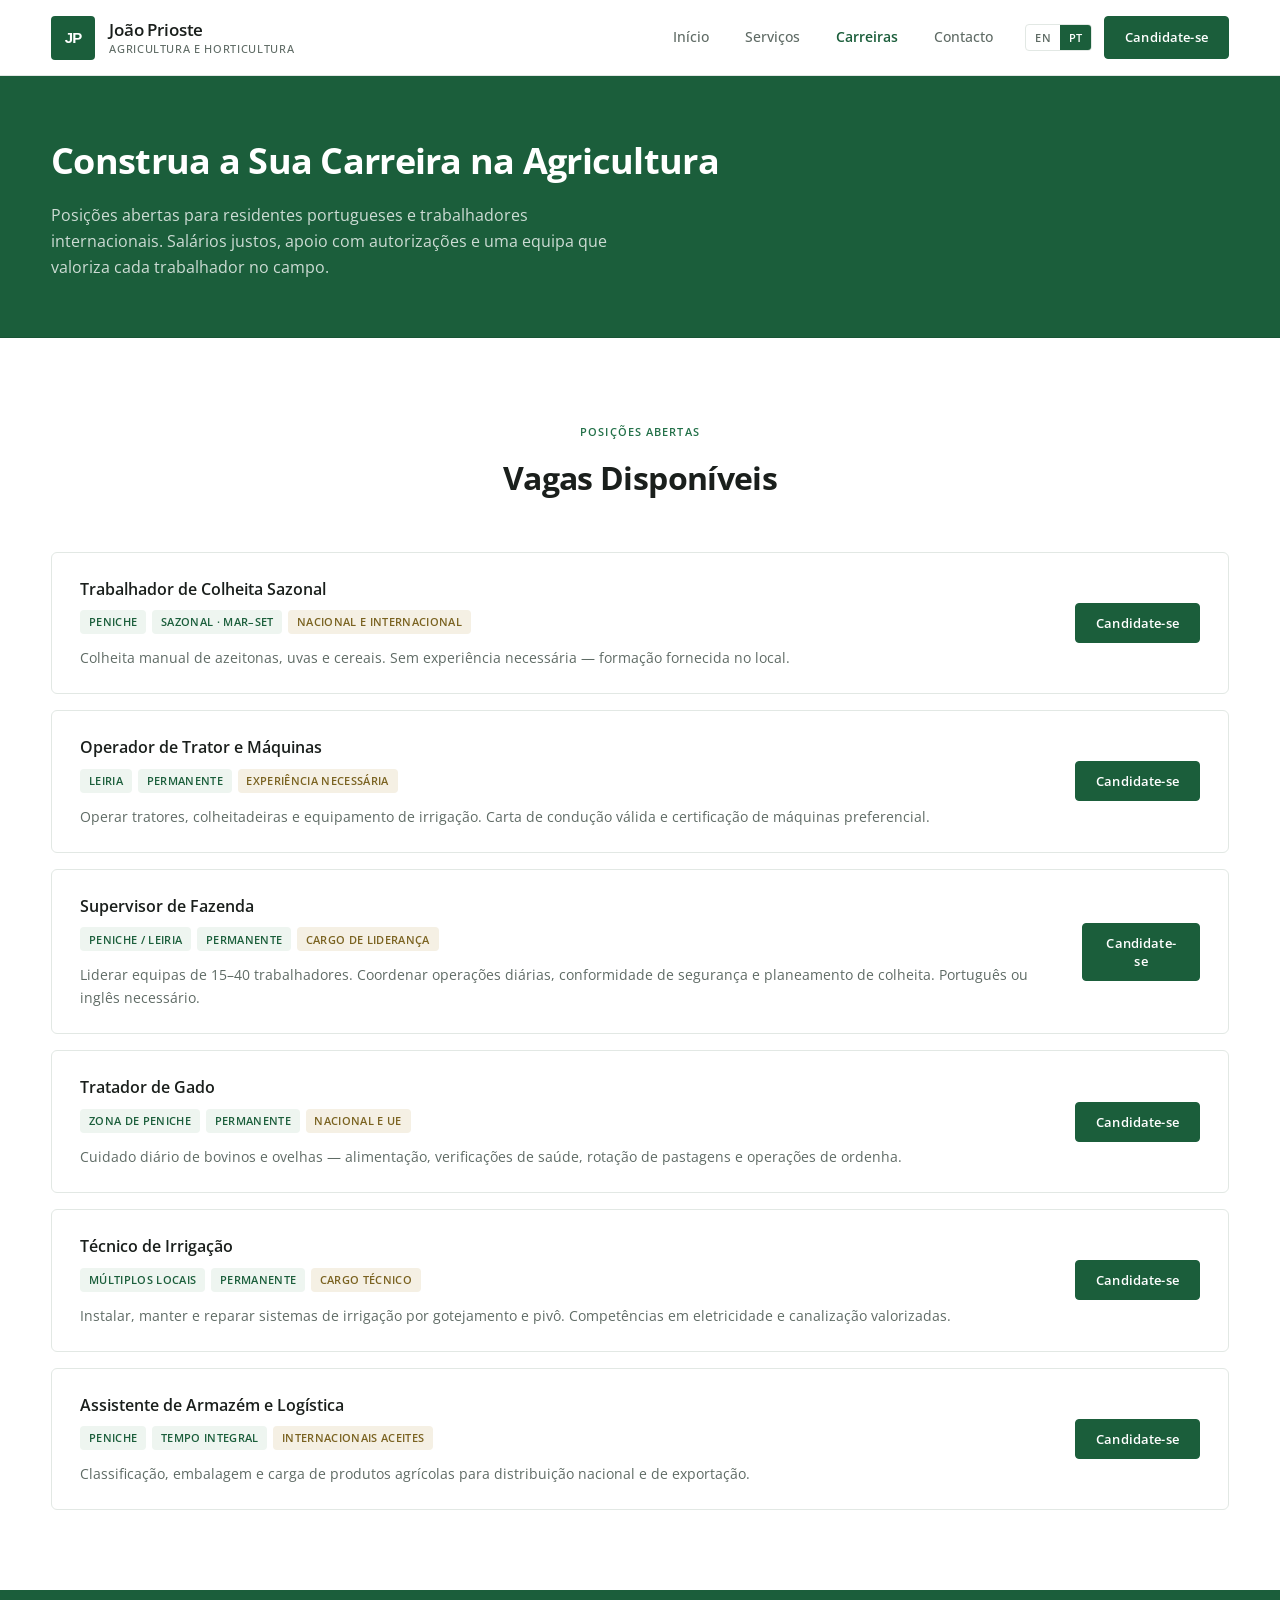
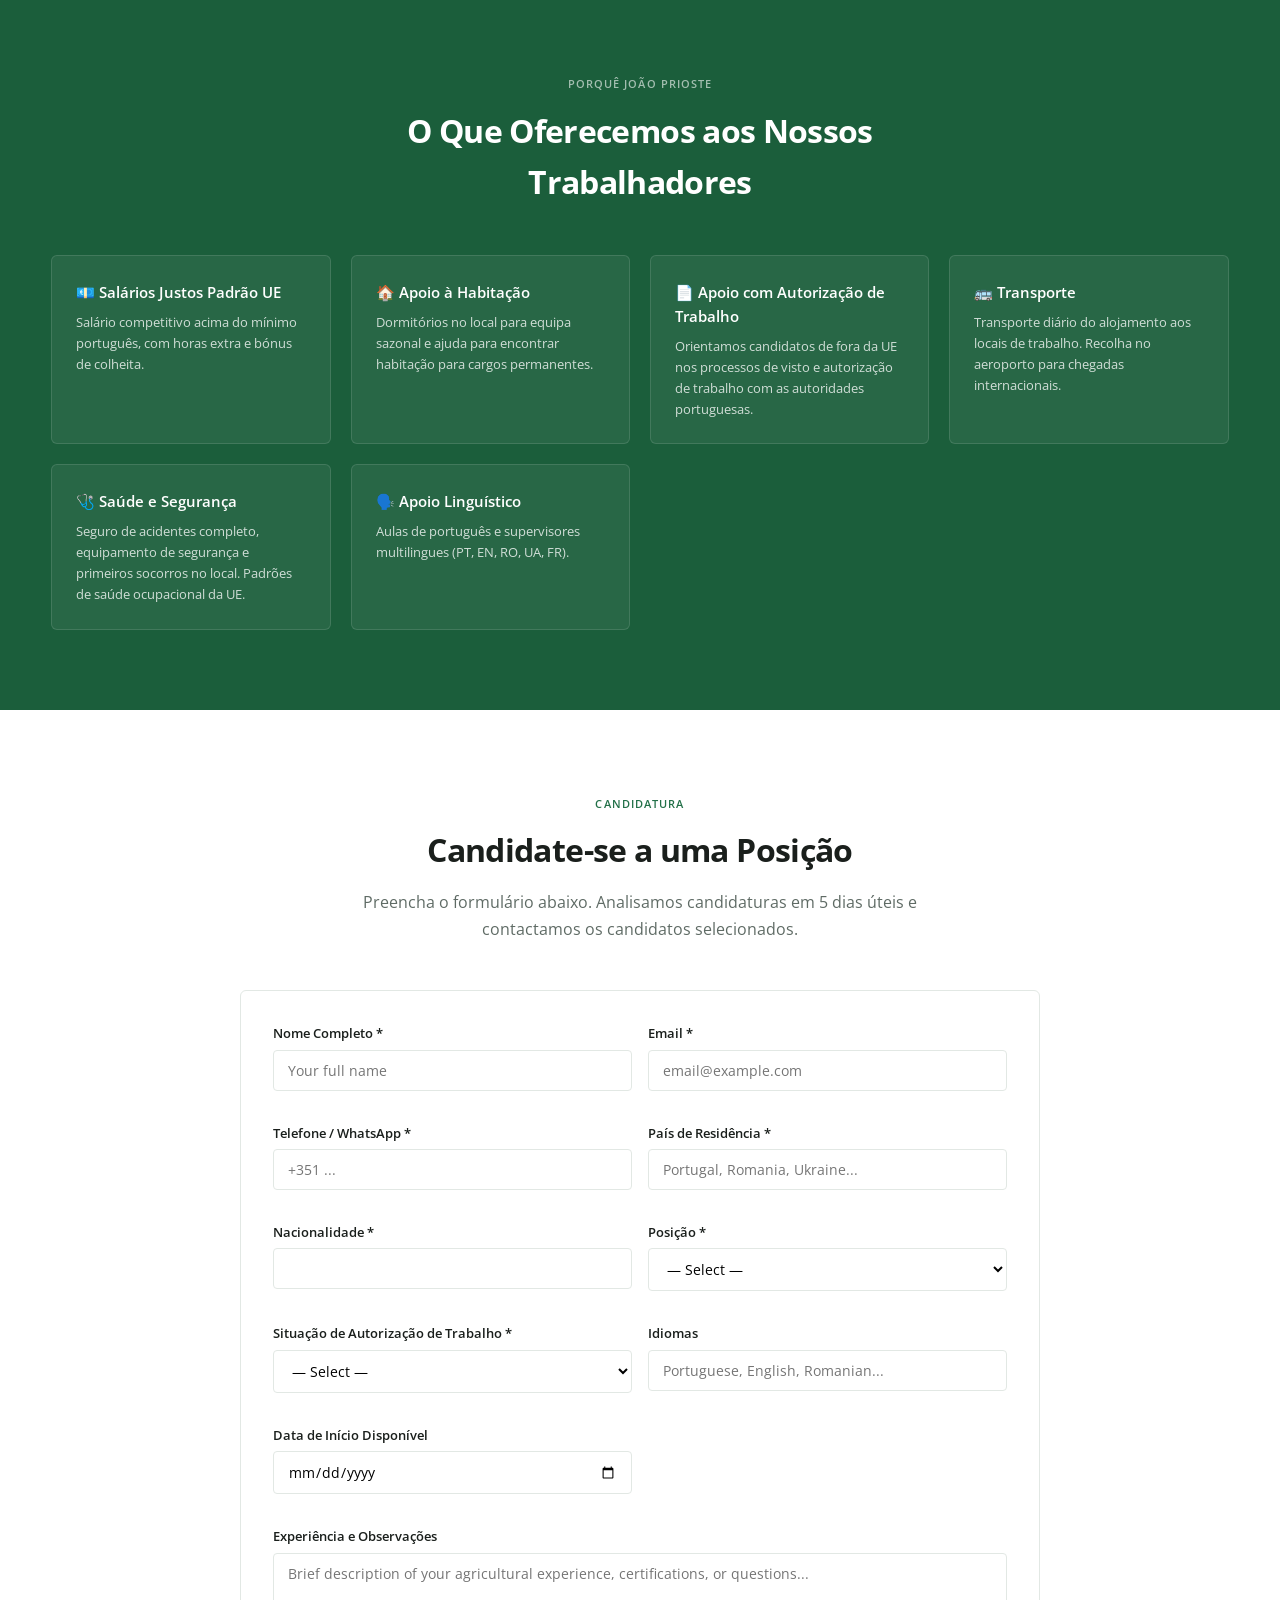
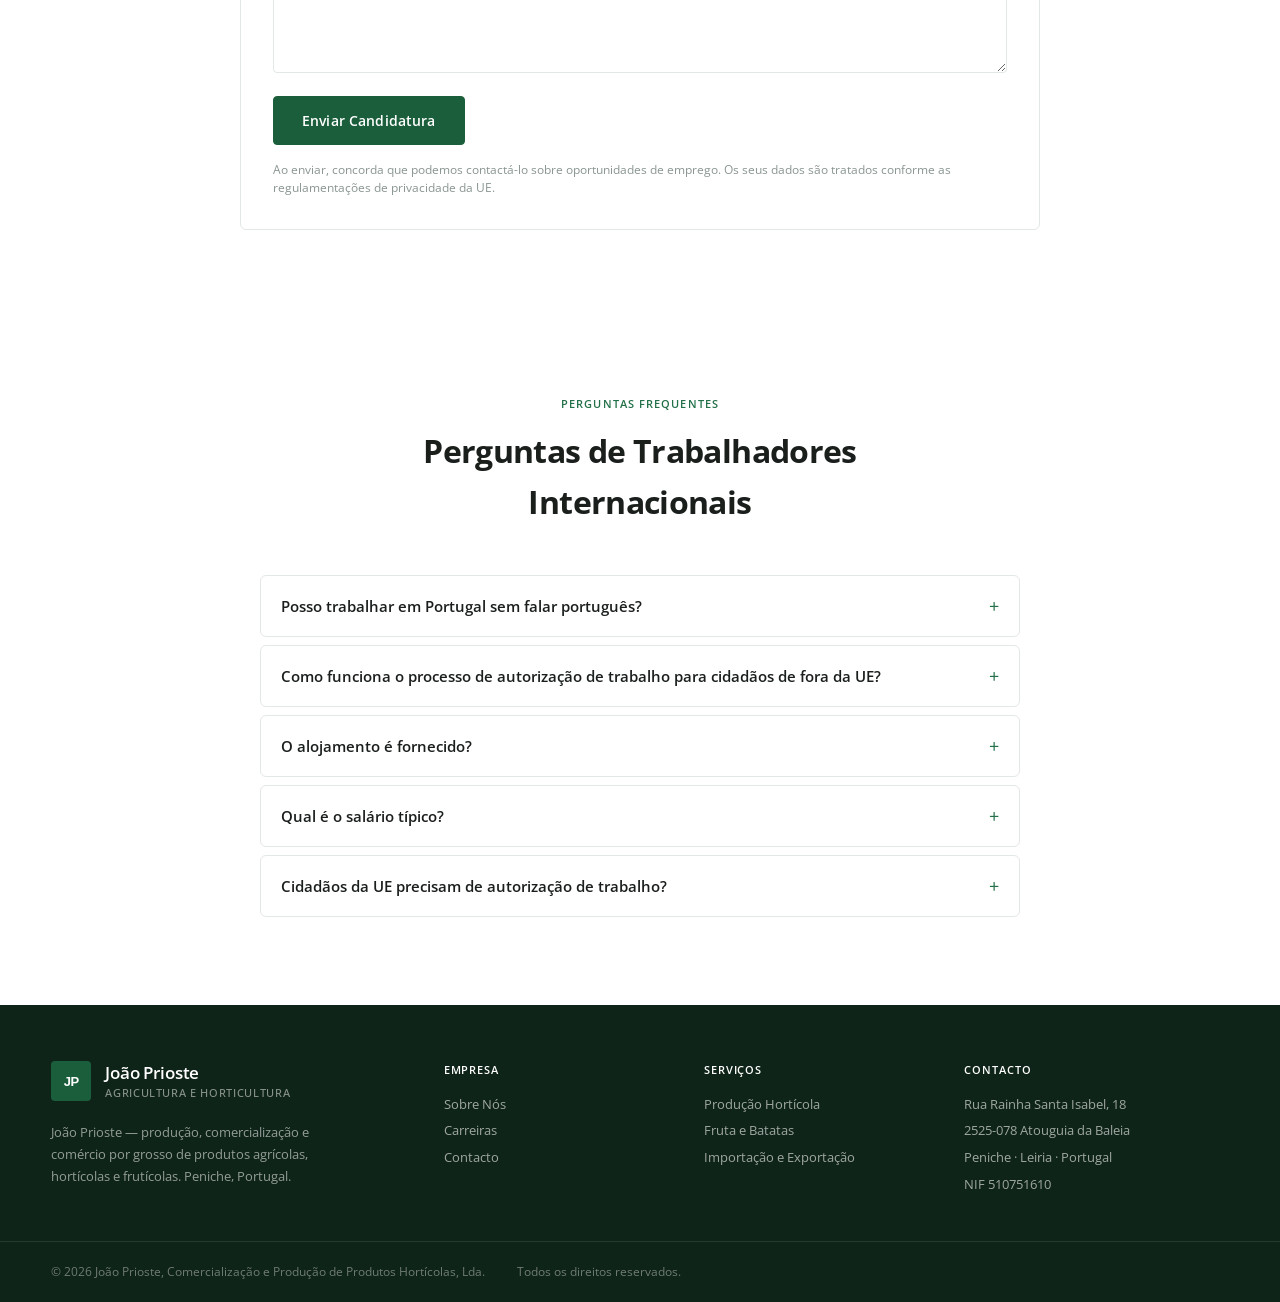
==== commit be7a495a: "Fix invisible logo and broken font loading on live site. Use CSS JP badge that always renders, load " ====
--- a/careers.html
+++ b/careers.html
@@ -5,13 +5,16 @@
   <meta name="viewport" content="width=device-width, initial-scale=1.0">
   <meta name="description" content="Carreiras João Prioste — emprego agrícola e hortícola em Peniche. Trabalhadores nacionais e internacionais.">
   <title>Carreiras | João Prioste</title>
-  <link rel="stylesheet" href="css/styles.css">
+  <link rel="preconnect" href="https://fonts.googleapis.com">
+  <link rel="preconnect" href="https://fonts.gstatic.com" crossorigin>
+  <link href="https://fonts.googleapis.com/css2?family=Open+Sans:wght@400;500;600;700&display=swap" rel="stylesheet">
+  <link rel="stylesheet" href="css/styles.css?v=2">
 </head>
 <body>
   <header class="site-header">
     <div class="container header-inner">
       <a href="index.html" class="logo">
-        <img src="images/logo.svg" alt="" class="logo-mark" width="44" height="44">
+        <span class="logo-badge" aria-hidden="true">JP</span>
         <span class="logo-text">
           <span class="logo-name">João Prioste</span>
           <span class="logo-tagline" data-en="Agriculture & Horticulture" data-pt="Agricultura e Horticultura">Agricultura e Horticultura</span>
@@ -275,7 +278,7 @@
       <div class="container footer-grid">
         <div class="footer-brand">
           <a href="index.html" class="logo">
-            <img src="images/logo.svg" alt="" class="logo-mark" width="40" height="40">
+            <span class="logo-badge" aria-hidden="true">JP</span>
             <span class="logo-text">
               <span class="logo-name">João Prioste</span>
               <span class="logo-tagline">Agricultura e Horticultura</span>
--- a/css/styles.css
+++ b/css/styles.css
@@ -1,5 +1,4 @@
 /* João Prioste — Corporate Design System */
-@import url('https://fonts.googleapis.com/css2?family=Inter:wght@400;500;600;700&display=swap');
 
 :root {
   --green-900: #0f2418;
@@ -21,13 +20,17 @@
   --radius: 4px;
   --radius-lg: 6px;
   --transition: 0.2s ease;
-  --font: 'Inter', 'Segoe UI', system-ui, -apple-system, sans-serif;
+  --font: "Open Sans", "Segoe UI", Roboto, Arial, Helvetica, sans-serif;
   --header-h: 76px;
 }
 
 *, *::before, *::after { box-sizing: border-box; margin: 0; padding: 0; }
 
-html { scroll-behavior: smooth; font-size: 16px; }
+html {
+  scroll-behavior: smooth;
+  font-size: 16px;
+  font-family: var(--font);
+}
 
 body {
   font-family: var(--font);
@@ -36,6 +39,10 @@
   line-height: 1.6;
   -webkit-font-smoothing: antialiased;
   padding-top: var(--header-h);
+}
+
+button, input, select, textarea {
+  font-family: var(--font);
 }
 
 img { max-width: 100%; display: block; }
@@ -74,10 +81,28 @@
   flex-shrink: 0;
 }
 
-.logo-mark {
+.logo-badge {
+  display: inline-flex;
+  align-items: center;
+  justify-content: center;
   width: 44px;
   height: 44px;
   flex-shrink: 0;
+  background: var(--green-800);
+  color: var(--white);
+  border-radius: 4px;
+  font-family: Arial, Helvetica, sans-serif;
+  font-size: 0.9375rem;
+  font-weight: 700;
+  letter-spacing: -0.04em;
+  line-height: 1;
+  user-select: none;
+}
+
+.site-footer .logo-badge {
+  width: 40px;
+  height: 40px;
+  font-size: 0.8125rem;
 }
 
 .logo-text {
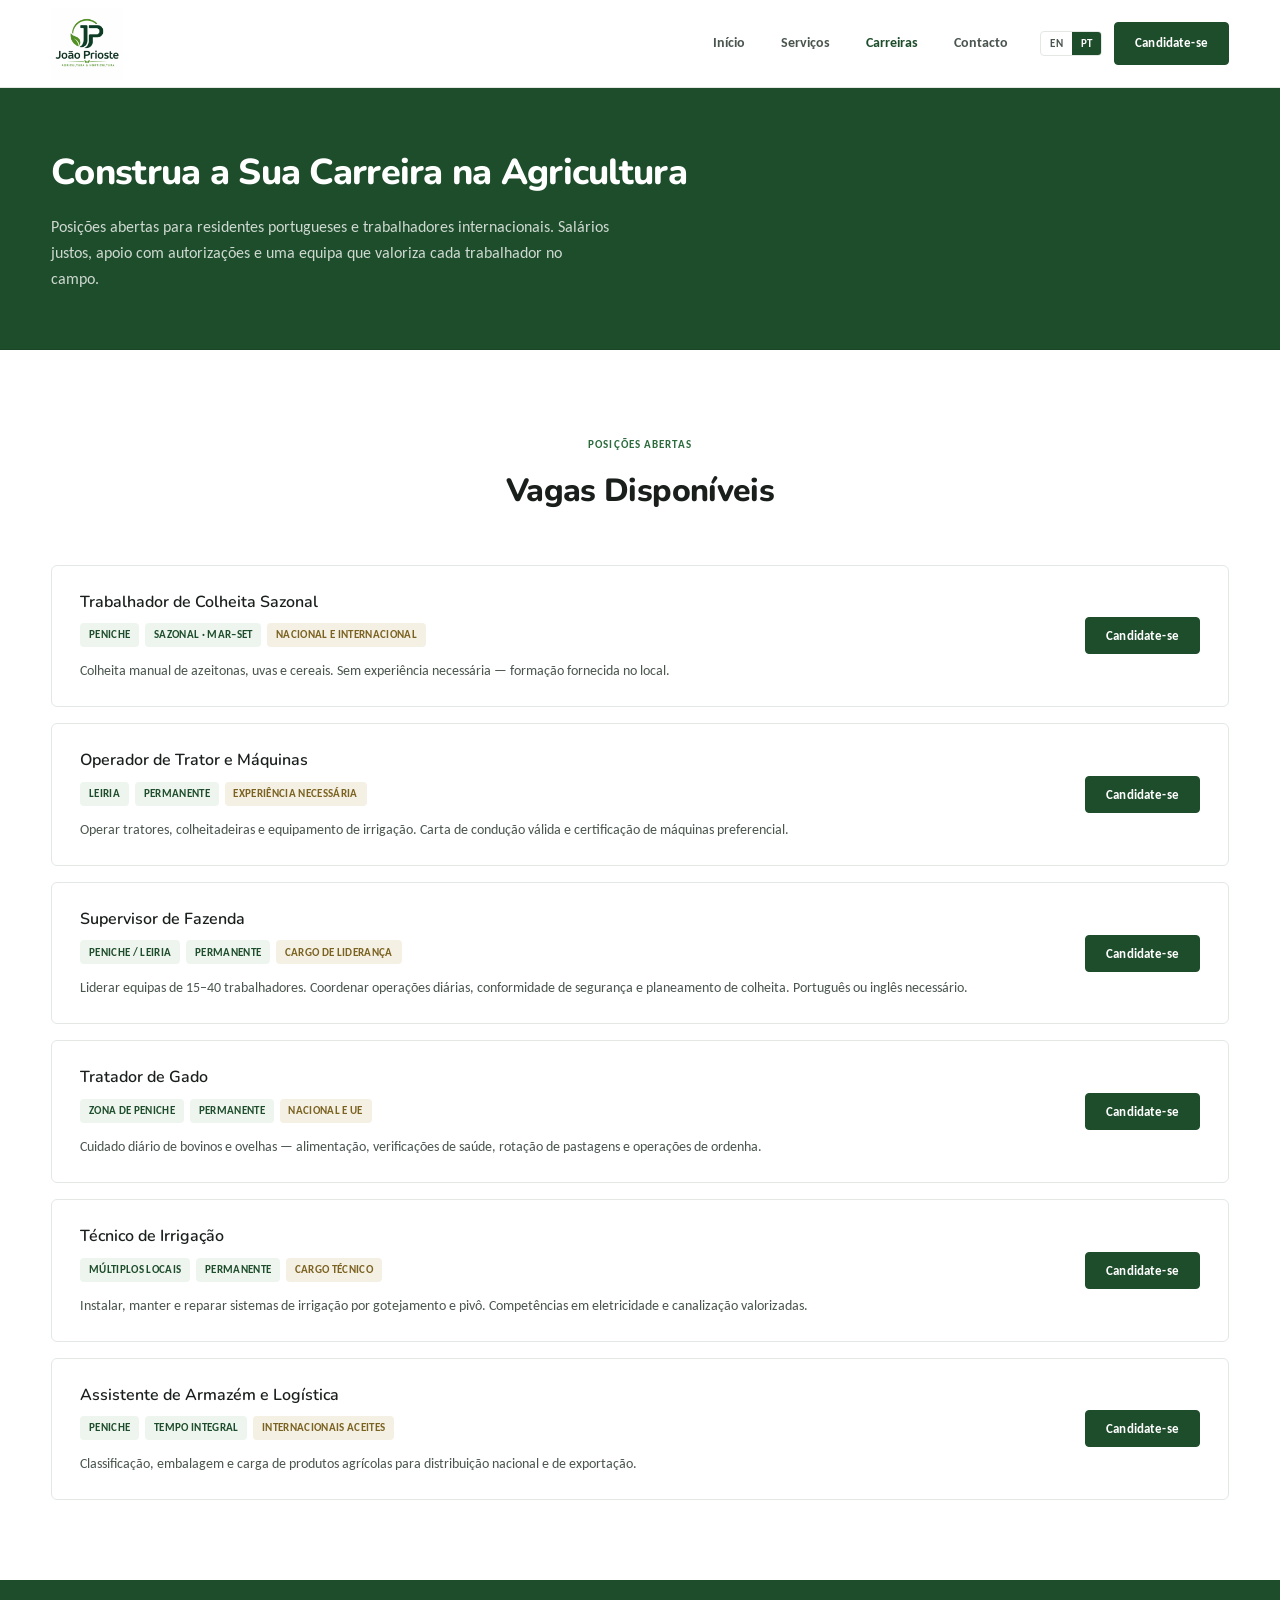
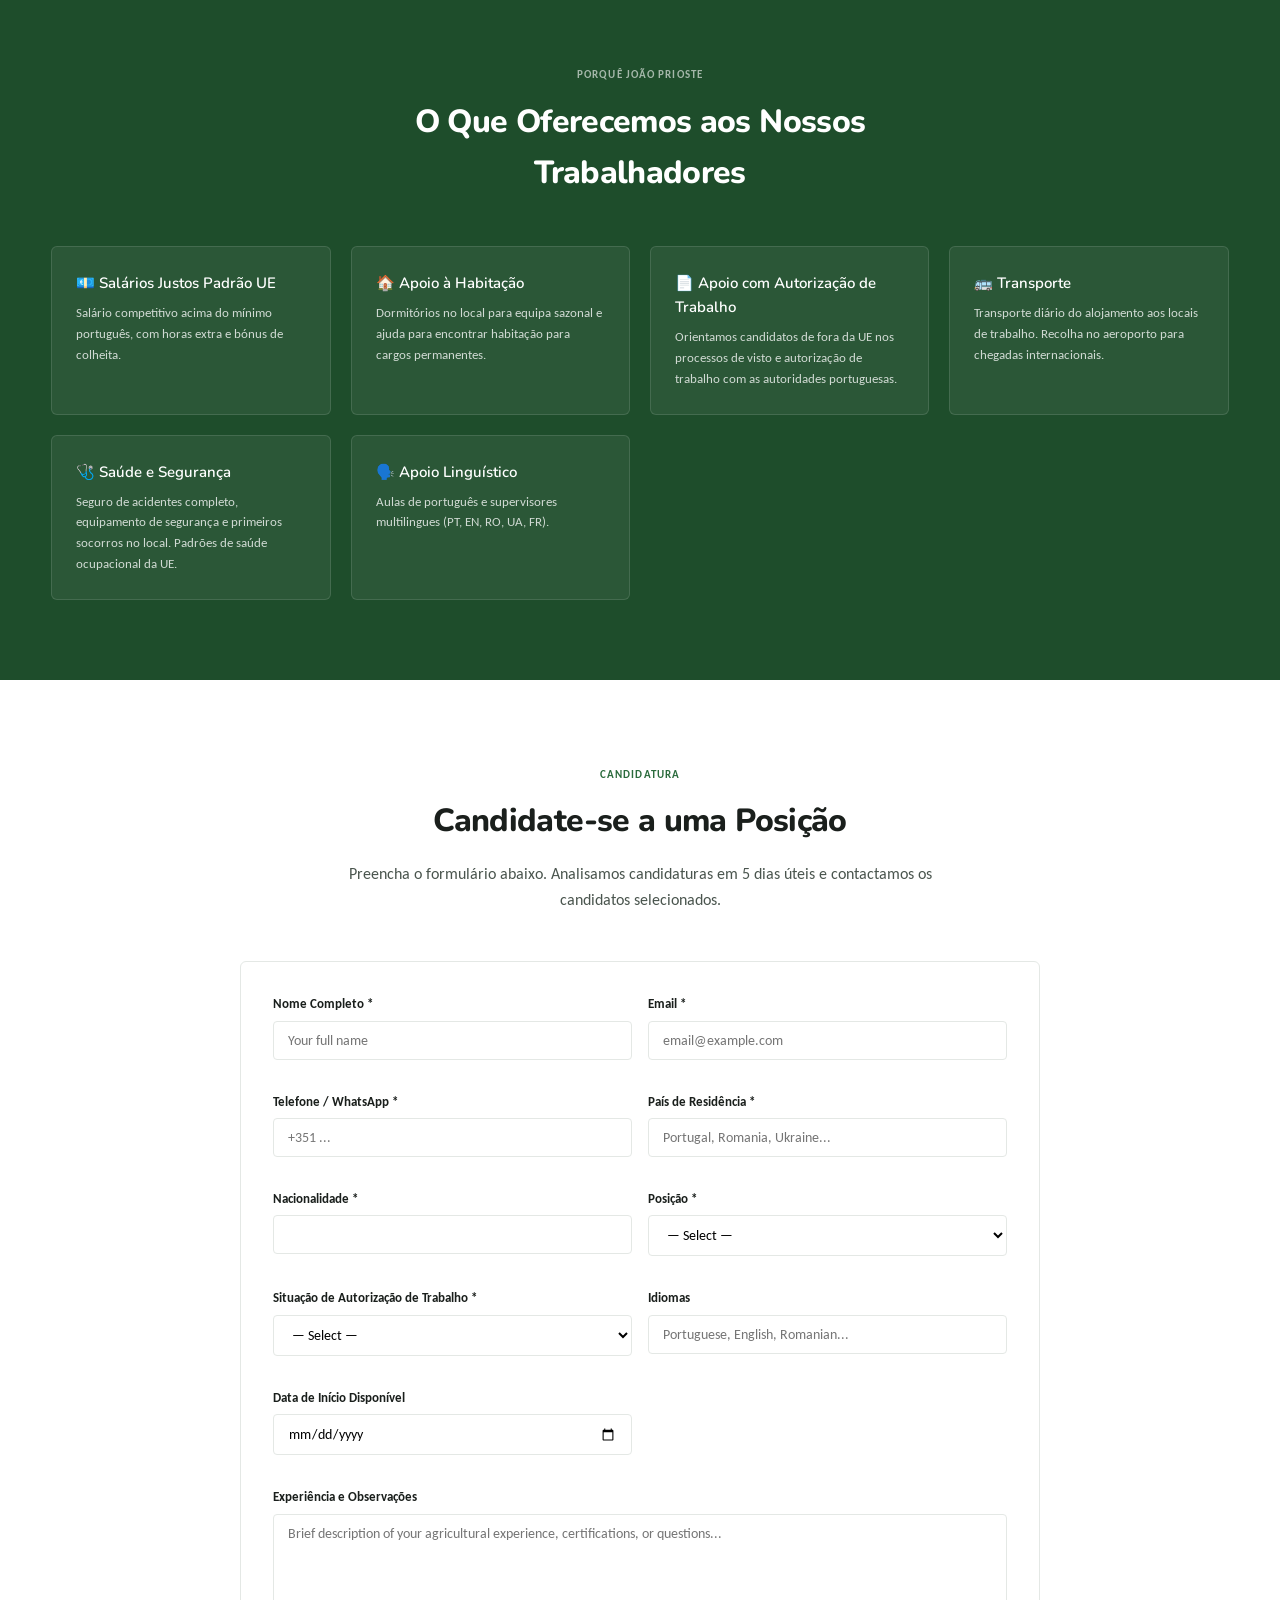
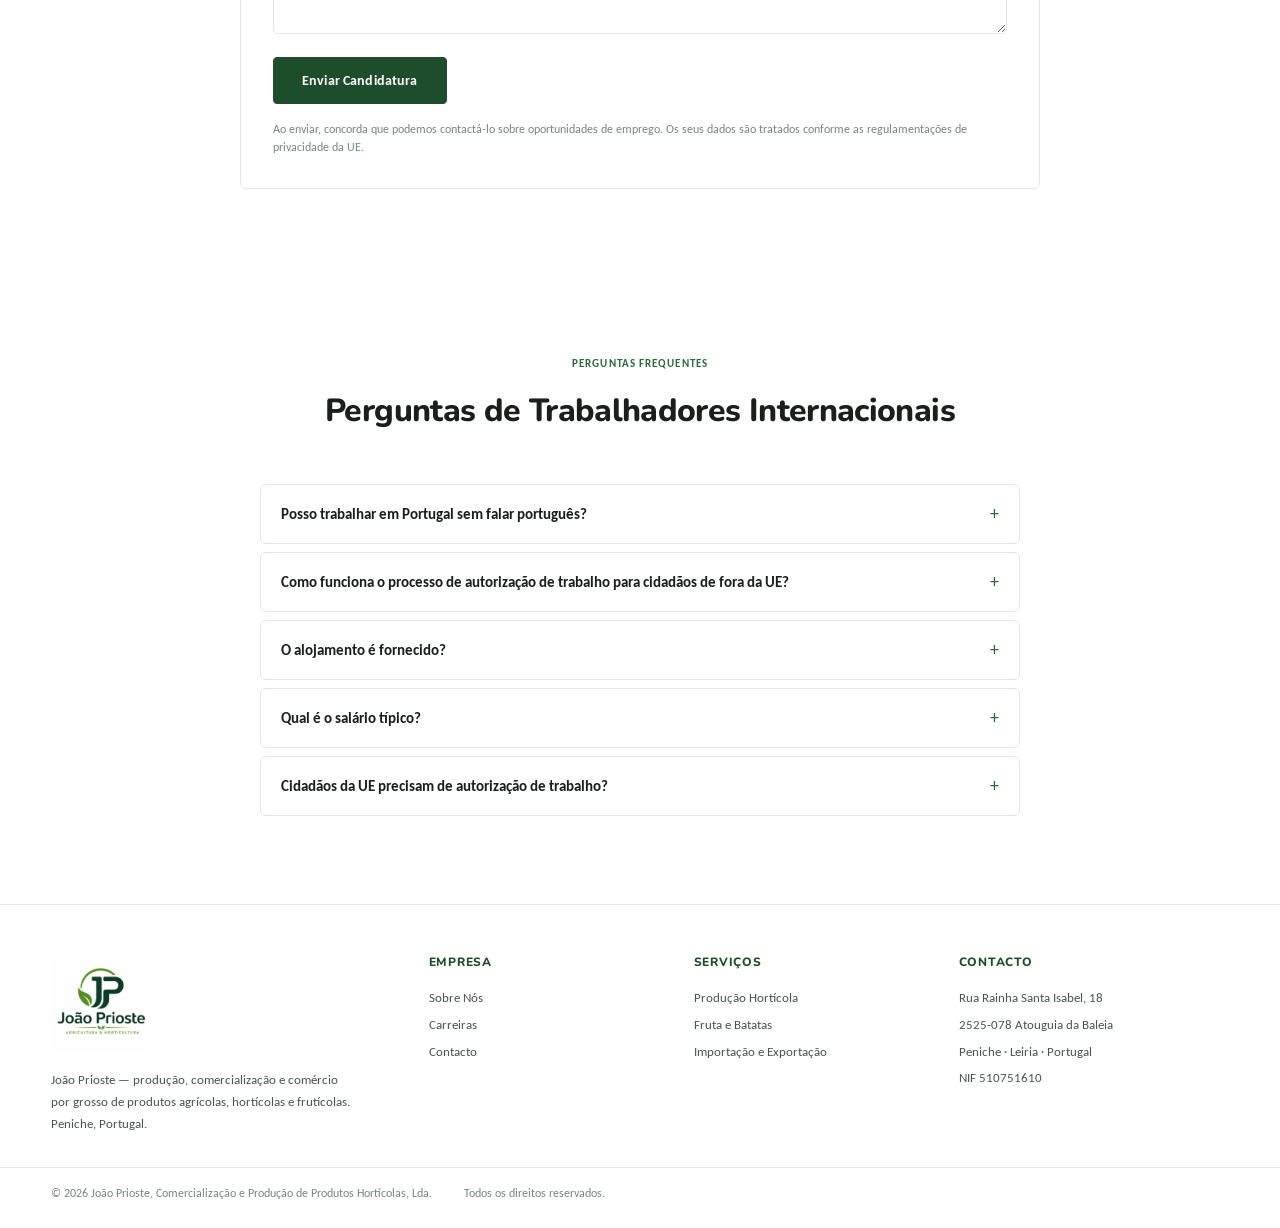
==== commit 3bb760f2: "Apply professional JP logo and white corporate layout with brand fonts. Use provided logo image in h" ====
--- a/careers.html
+++ b/careers.html
@@ -7,18 +7,14 @@
   <title>Carreiras | João Prioste</title>
   <link rel="preconnect" href="https://fonts.googleapis.com">
   <link rel="preconnect" href="https://fonts.gstatic.com" crossorigin>
-  <link href="https://fonts.googleapis.com/css2?family=Open+Sans:wght@400;500;600;700&display=swap" rel="stylesheet">
-  <link rel="stylesheet" href="css/styles.css?v=2">
+  <link href="https://fonts.googleapis.com/css2?family=Carlito:ital,wght@0,400;0,700;1,400&family=Nunito:wght@600;700;800&display=swap" rel="stylesheet">
+  <link rel="stylesheet" href="css/styles.css?v=3">
 </head>
 <body>
   <header class="site-header">
     <div class="container header-inner">
       <a href="index.html" class="logo">
-        <span class="logo-badge" aria-hidden="true">JP</span>
-        <span class="logo-text">
-          <span class="logo-name">João Prioste</span>
-          <span class="logo-tagline" data-en="Agriculture & Horticulture" data-pt="Agricultura e Horticultura">Agricultura e Horticultura</span>
-        </span>
+        <img src="images/logo.png" alt="João Prioste — Agricultura e Horticultura" class="logo-img">
       </a>
       <nav class="nav-links">
         <a href="index.html" data-i18n="nav.home">Home</a>
@@ -277,12 +273,8 @@
     <div class="footer-main">
       <div class="container footer-grid">
         <div class="footer-brand">
-          <a href="index.html" class="logo">
-            <span class="logo-badge" aria-hidden="true">JP</span>
-            <span class="logo-text">
-              <span class="logo-name">João Prioste</span>
-              <span class="logo-tagline">Agricultura e Horticultura</span>
-            </span>
+          <a href="index.html" class="logo logo--footer">
+            <img src="images/logo.png" alt="João Prioste" class="logo-img">
           </a>
           <p data-i18n="footer.desc">Produção, comercialização e comércio por grosso de produtos agrícolas, hortícolas e frutícolas.</p>
         </div>
--- a/css/styles.css
+++ b/css/styles.css
@@ -2,26 +2,27 @@
 
 :root {
   --green-900: #0f2418;
-  --green-800: #1B5E3B;
-  --green-700: #227048;
-  --green-600: #2d8659;
-  --green-100: #eef5f0;
-  --green-50: #f5f9f7;
+  --green-800: #1e4d2b;
+  --green-700: #2a6b3c;
+  --green-600: #3d8b52;
+  --green-100: #eef5ef;
+  --green-50: #f8fbf9;
   --gold-500: #b8922a;
   --text: #1a1f1c;
-  --text-muted: #5f6b65;
-  --text-light: #8a9690;
+  --text-muted: #4a554e;
+  --text-light: #7a857e;
   --white: #ffffff;
-  --border: #e2e8e4;
+  --border: #e4e8e5;
   --border-light: #eef1ef;
-  --surface: #f7f9f8;
+  --surface: #fafbfa;
   --shadow-sm: 0 1px 3px rgba(15, 36, 24, 0.06);
   --shadow: 0 4px 20px rgba(15, 36, 24, 0.08);
   --radius: 4px;
   --radius-lg: 6px;
   --transition: 0.2s ease;
-  --font: "Open Sans", "Segoe UI", Roboto, Arial, Helvetica, sans-serif;
-  --header-h: 76px;
+  --font-body: "Carlito", "Aptos", "Calibri", "Segoe UI", "Helvetica Neue", Arial, sans-serif;
+  --font-heading: "Nunito", "Avenir Next Rounded", "SF Pro Rounded", "Proxima Soft", sans-serif;
+  --header-h: 88px;
 }
 
 *, *::before, *::after { box-sizing: border-box; margin: 0; padding: 0; }
@@ -29,11 +30,11 @@
 html {
   scroll-behavior: smooth;
   font-size: 16px;
-  font-family: var(--font);
+  font-family: var(--font-body);
 }
 
 body {
-  font-family: var(--font);
+  font-family: var(--font-body);
   color: var(--text);
   background: var(--white);
   line-height: 1.6;
@@ -41,8 +42,13 @@
   padding-top: var(--header-h);
 }
 
+h1, h2, h3, h4 {
+  font-family: var(--font-heading);
+  font-weight: 800;
+}
+
 button, input, select, textarea {
-  font-family: var(--font);
+  font-family: var(--font-body);
 }
 
 img { max-width: 100%; display: block; }
@@ -77,55 +83,19 @@
 .logo {
   display: flex;
   align-items: center;
-  gap: 0.875rem;
   flex-shrink: 0;
 }
 
-.logo-badge {
-  display: inline-flex;
-  align-items: center;
-  justify-content: center;
-  width: 44px;
-  height: 44px;
-  flex-shrink: 0;
-  background: var(--green-800);
-  color: var(--white);
-  border-radius: 4px;
-  font-family: Arial, Helvetica, sans-serif;
-  font-size: 0.9375rem;
-  font-weight: 700;
-  letter-spacing: -0.04em;
-  line-height: 1;
-  user-select: none;
-}
-
-.site-footer .logo-badge {
-  width: 40px;
-  height: 40px;
-  font-size: 0.8125rem;
-}
-
-.logo-text {
-  display: flex;
-  flex-direction: column;
-  gap: 0.125rem;
-}
-
-.logo-name {
-  font-size: 1.0625rem;
-  font-weight: 600;
-  color: var(--text);
-  letter-spacing: -0.01em;
-  line-height: 1.2;
-}
-
-.logo-tagline {
-  font-size: 0.6875rem;
-  font-weight: 500;
-  color: var(--text-muted);
-  text-transform: uppercase;
-  letter-spacing: 0.06em;
-  line-height: 1.2;
+.logo-img {
+  height: 72px;
+  width: auto;
+  max-width: 220px;
+  object-fit: contain;
+}
+
+.logo--footer .logo-img {
+  height: 100px;
+  max-width: 260px;
 }
 
 .nav-links {
@@ -136,8 +106,9 @@
 }
 
 .nav-links a {
+  font-family: var(--font-body);
   font-size: 0.875rem;
-  font-weight: 500;
+  font-weight: 600;
   color: var(--text-muted);
   transition: color var(--transition);
   white-space: nowrap;
@@ -170,7 +141,7 @@
   padding: 0.3rem 0.55rem;
   border: none;
   background: transparent;
-  font-family: var(--font);
+  font-family: var(--font-body);
   font-size: 0.6875rem;
   font-weight: 600;
   cursor: pointer;
@@ -201,7 +172,7 @@
   gap: 0.5rem;
   padding: 0.625rem 1.25rem;
   border-radius: var(--radius);
-  font-family: var(--font);
+  font-family: var(--font-body);
   font-weight: 600;
   font-size: 0.8125rem;
   border: 1px solid transparent;
@@ -285,8 +256,9 @@
 }
 
 .hero h1 {
+  font-family: var(--font-heading);
   font-size: clamp(2rem, 4vw, 2.75rem);
-  font-weight: 700;
+  font-weight: 800;
   color: var(--white);
   line-height: 1.15;
   letter-spacing: -0.02em;
@@ -364,8 +336,9 @@
 }
 
 .section-header h2 {
+  font-family: var(--font-heading);
   font-size: clamp(1.625rem, 2.5vw, 2rem);
-  font-weight: 700;
+  font-weight: 800;
   color: var(--text);
   letter-spacing: -0.02em;
   margin-bottom: 0.875rem;
@@ -432,8 +405,9 @@
 .service-card:hover .service-card-image img { transform: scale(1.03); }
 
 .service-card h3 {
+  font-family: var(--font-heading);
   font-size: 1rem;
-  font-weight: 600;
+  font-weight: 700;
   color: var(--text);
   margin-bottom: 0.5rem;
   letter-spacing: -0.01em;
@@ -481,8 +455,9 @@
 }
 
 .about-content h2 {
+  font-family: var(--font-heading);
   font-size: 1.75rem;
-  font-weight: 700;
+  font-weight: 800;
   color: var(--text);
   letter-spacing: -0.02em;
   margin-bottom: 1rem;
@@ -620,7 +595,7 @@
   padding: 0.625rem 0.875rem;
   border: 1px solid var(--border);
   border-radius: var(--radius);
-  font-family: var(--font);
+  font-family: var(--font-body);
   font-size: 0.875rem;
   background: var(--white);
   transition: border-color var(--transition), box-shadow var(--transition);
@@ -662,7 +637,7 @@
   background: none;
   border: none;
   text-align: left;
-  font-family: var(--font);
+  font-family: var(--font-body);
   font-weight: 600;
   font-size: 0.9375rem;
   color: var(--text);
@@ -734,65 +709,67 @@
   line-height: 1.6;
 }
 
-/* ── Footer (CAP-style corporate) ── */
+/* ── Footer (white corporate) ── */
 .site-footer {
-  background: var(--green-900);
-  color: rgba(255, 255, 255, 0.75);
-}
-
-.footer-main { padding: 3.5rem 0 2.5rem; }
+  background: var(--white);
+  color: var(--text-muted);
+  border-top: 1px solid var(--border);
+}
+
+.footer-main { padding: 3rem 0 2rem; }
 
 .footer-grid {
   display: grid;
-  grid-template-columns: 1.6fr 1fr 1fr 1.2fr;
+  grid-template-columns: 1.5fr 1fr 1fr 1.2fr;
   gap: 2.5rem;
 }
 
-.footer-brand .logo { margin-bottom: 1.25rem; }
-
-.footer-brand .logo-name { color: var(--white); }
-
-.footer-brand .logo-tagline { color: rgba(255, 255, 255, 0.5); }
+.footer-brand .logo { margin-bottom: 1rem; }
 
 .footer-brand p {
+  font-family: var(--font-body);
   font-size: 0.8125rem;
   line-height: 1.7;
-  color: rgba(255, 255, 255, 0.55);
-  max-width: 280px;
+  color: var(--text-muted);
+  max-width: 300px;
 }
 
 .footer-col h4 {
-  color: var(--white);
-  font-size: 0.6875rem;
-  font-weight: 600;
+  font-family: var(--font-heading);
+  color: var(--green-800);
+  font-size: 0.75rem;
+  font-weight: 800;
   text-transform: uppercase;
-  letter-spacing: 0.08em;
+  letter-spacing: 0.06em;
   margin-bottom: 1rem;
 }
 
 .footer-col a,
 .footer-col span {
   display: block;
+  font-family: var(--font-body);
   font-size: 0.8125rem;
-  color: rgba(255, 255, 255, 0.6);
+  color: var(--text-muted);
   margin-bottom: 0.45rem;
   line-height: 1.5;
   transition: color var(--transition);
 }
 
-.footer-col a:hover { color: var(--white); }
+.footer-col a:hover { color: var(--green-800); }
 
 .footer-legal {
-  border-top: 1px solid rgba(255, 255, 255, 0.1);
-  padding: 1.25rem 0;
+  border-top: 1px solid var(--border);
+  padding: 1rem 0 1.5rem;
+  background: var(--white);
 }
 
 .footer-legal-inner {
   display: flex;
   flex-wrap: wrap;
-  gap: 1rem 2rem;
+  gap: 0.75rem 2rem;
+  font-family: var(--font-body);
   font-size: 0.75rem;
-  color: rgba(255, 255, 255, 0.4);
+  color: var(--text-light);
 }
 
 .footer-legal-inner a { color: inherit; }
@@ -808,8 +785,9 @@
 }
 
 .page-hero h1 {
+  font-family: var(--font-heading);
   font-size: clamp(1.75rem, 3vw, 2.25rem);
-  font-weight: 700;
+  font-weight: 800;
   color: var(--white);
   letter-spacing: -0.02em;
   margin-bottom: 0.75rem;
@@ -887,5 +865,6 @@
 @media (max-width: 600px) {
   .footer-grid { grid-template-columns: 1fr; }
   .header-actions .btn { display: none; }
-  .logo-tagline { display: none; }
-}
+  .logo-img { height: 56px; max-width: 180px; }
+  :root { --header-h: 76px; }
+}
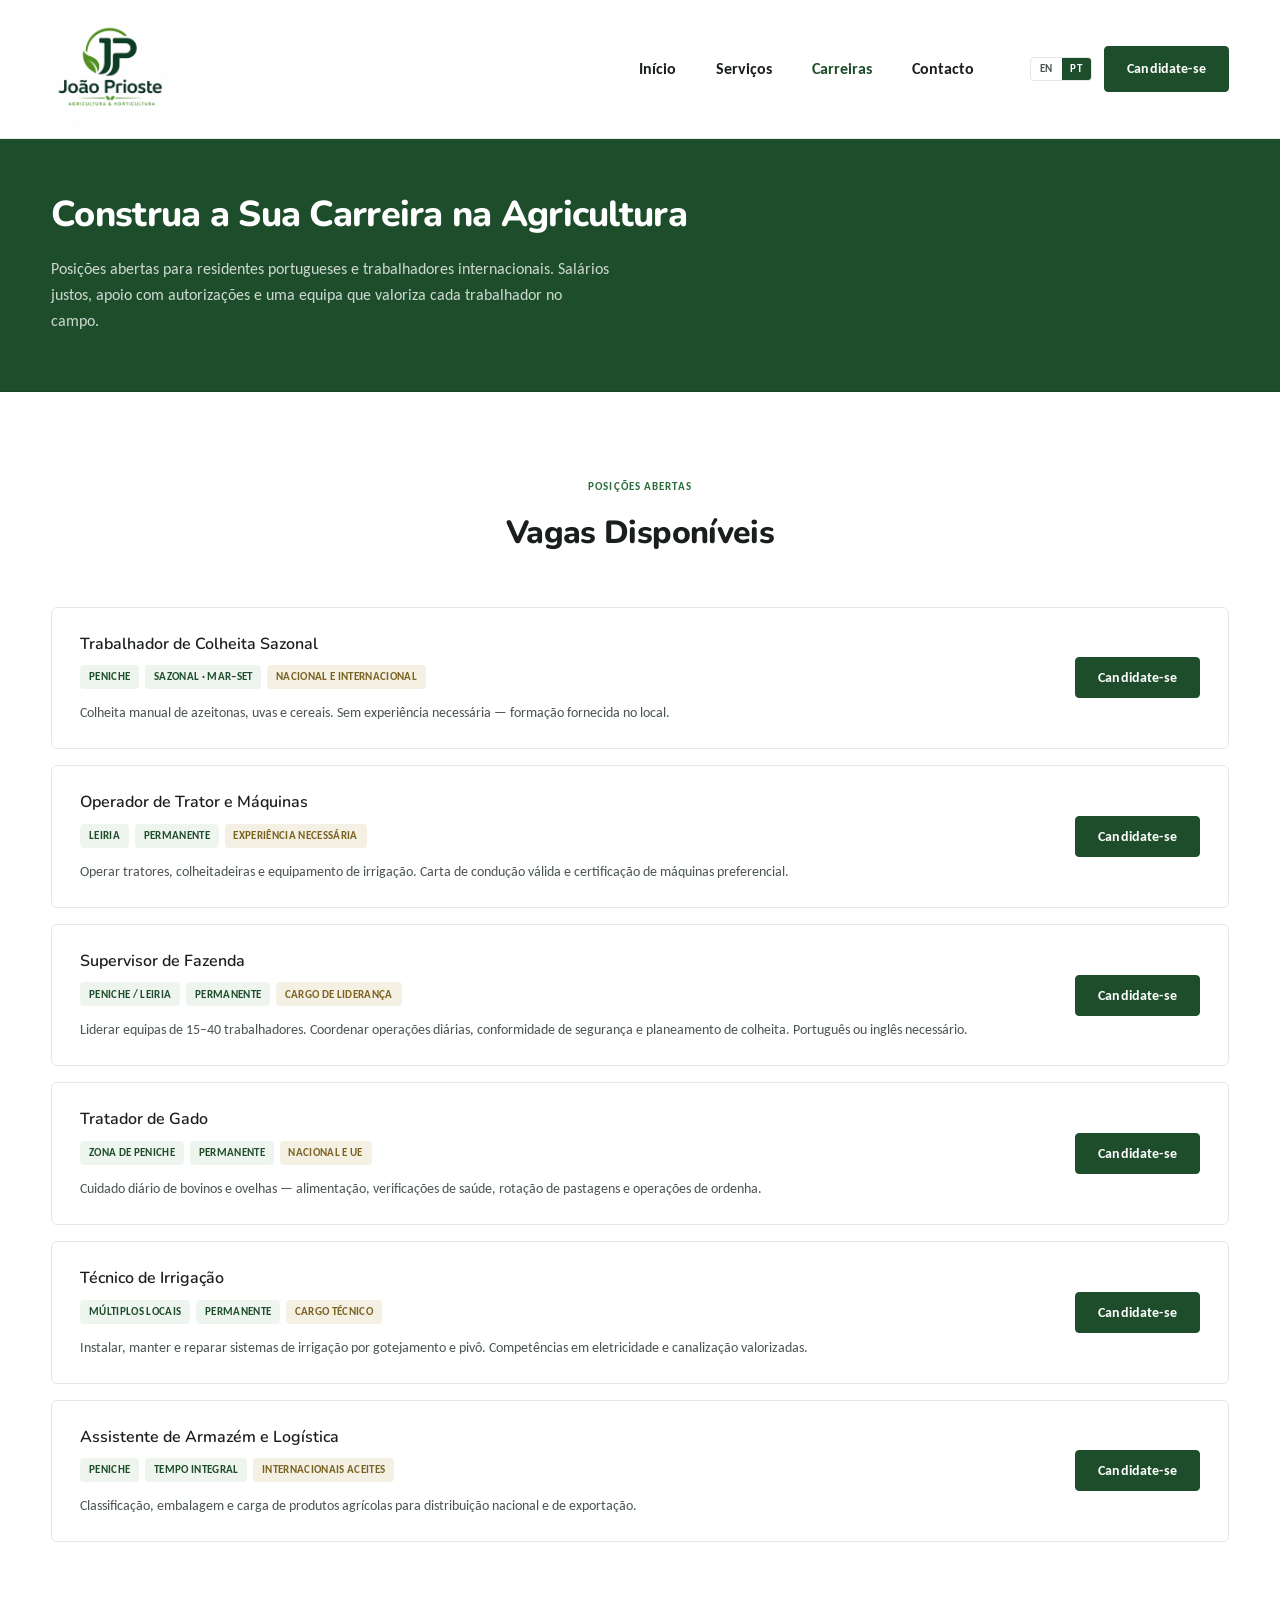
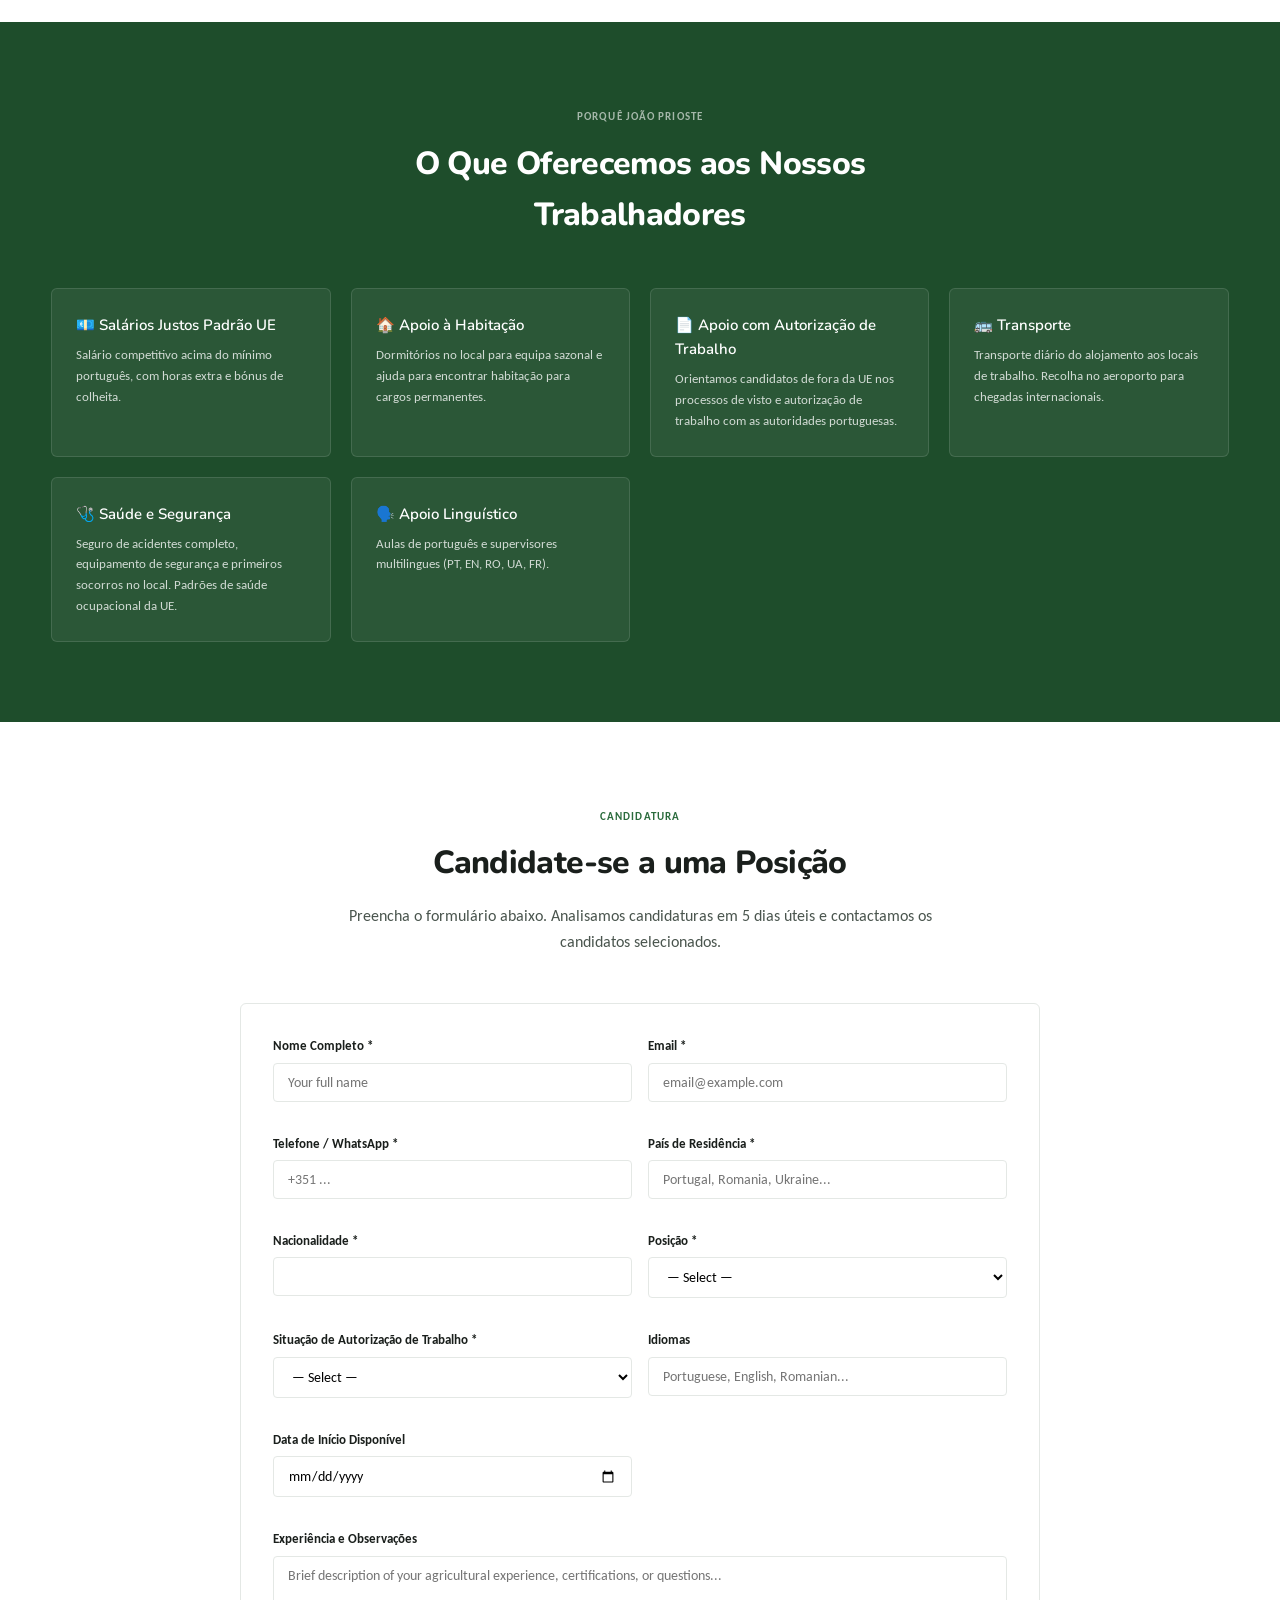
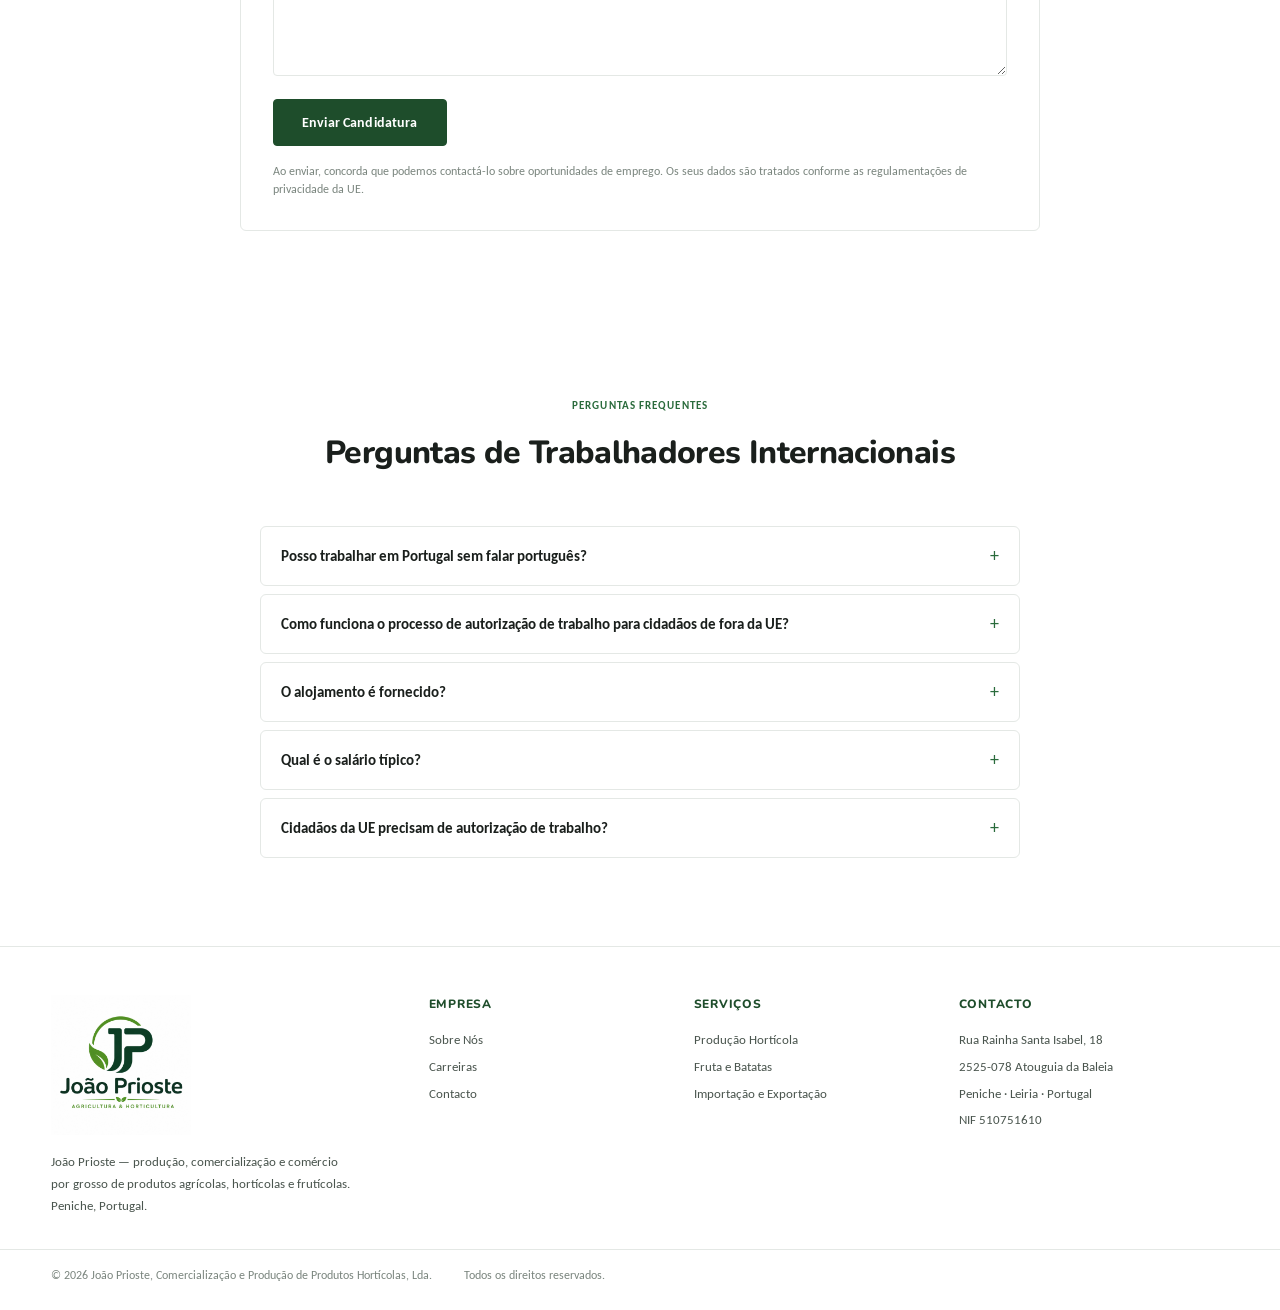
==== commit 1a3c6827: "Increase header logo size and improve navigation spacing. Scale logo to 118px height, expand header " ====
--- a/careers.html
+++ b/careers.html
@@ -8,7 +8,7 @@
   <link rel="preconnect" href="https://fonts.googleapis.com">
   <link rel="preconnect" href="https://fonts.gstatic.com" crossorigin>
   <link href="https://fonts.googleapis.com/css2?family=Carlito:ital,wght@0,400;0,700;1,400&family=Nunito:wght@600;700;800&display=swap" rel="stylesheet">
-  <link rel="stylesheet" href="css/styles.css?v=3">
+  <link rel="stylesheet" href="css/styles.css?v=4">
 </head>
 <body>
   <header class="site-header">
--- a/css/styles.css
+++ b/css/styles.css
@@ -22,7 +22,7 @@
   --transition: 0.2s ease;
   --font-body: "Carlito", "Aptos", "Calibri", "Segoe UI", "Helvetica Neue", Arial, sans-serif;
   --font-heading: "Nunito", "Avenir Next Rounded", "SF Pro Rounded", "Proxima Soft", sans-serif;
-  --header-h: 88px;
+  --header-h: 130px;
 }
 
 *, *::before, *::after { box-sizing: border-box; margin: 0; padding: 0; }
@@ -51,7 +51,8 @@
   font-family: var(--font-body);
 }
 
-img { max-width: 100%; display: block; }
+img { display: block; }
+img:not(.logo-img) { max-width: 100%; }
 a { color: inherit; text-decoration: none; }
 ul { list-style: none; }
 
@@ -67,7 +68,7 @@
   left: 0;
   right: 0;
   z-index: 100;
-  height: var(--header-h);
+  min-height: var(--header-h);
   background: var(--white);
   border-bottom: 1px solid var(--border);
 }
@@ -76,42 +77,49 @@
   display: flex;
   align-items: center;
   justify-content: space-between;
-  height: 100%;
-  gap: 2rem;
+  min-height: var(--header-h);
+  padding: 0.625rem 0;
+  gap: 2.5rem;
 }
 
 .logo {
   display: flex;
   align-items: center;
   flex-shrink: 0;
+  min-width: 140px;
 }
 
 .logo-img {
-  height: 72px;
+  height: 118px;
   width: auto;
-  max-width: 220px;
+  max-width: none;
+  min-height: 118px;
   object-fit: contain;
+  flex-shrink: 0;
 }
 
 .logo--footer .logo-img {
-  height: 100px;
-  max-width: 260px;
+  height: 140px;
+  min-height: 140px;
+  max-width: none;
 }
 
 .nav-links {
   display: flex;
   align-items: center;
-  gap: 2.25rem;
+  gap: 2.5rem;
   margin-left: auto;
+  margin-right: 1rem;
 }
 
 .nav-links a {
   font-family: var(--font-body);
-  font-size: 0.875rem;
-  font-weight: 600;
-  color: var(--text-muted);
+  font-size: 1rem;
+  font-weight: 600;
+  color: var(--text);
   transition: color var(--transition);
   white-space: nowrap;
+  padding: 0.375rem 0;
 }
 
 .nav-links a:hover,
@@ -170,11 +178,11 @@
   display: inline-flex;
   align-items: center;
   gap: 0.5rem;
-  padding: 0.625rem 1.25rem;
+  padding: 0.6875rem 1.375rem;
   border-radius: var(--radius);
   font-family: var(--font-body);
-  font-weight: 600;
-  font-size: 0.8125rem;
+  font-weight: 700;
+  font-size: 0.875rem;
   border: 1px solid transparent;
   cursor: pointer;
   transition: background var(--transition), border-color var(--transition), color var(--transition);
@@ -833,6 +841,12 @@
 
 /* ── Responsive ── */
 @media (max-width: 900px) {
+  :root { --header-h: 110px; }
+
+  .logo-img {
+    height: 96px;
+    min-height: 96px;
+  }
   .nav-links {
     position: fixed;
     top: 0;
@@ -863,8 +877,13 @@
 }
 
 @media (max-width: 600px) {
+  :root { --header-h: 100px; }
+
   .footer-grid { grid-template-columns: 1fr; }
   .header-actions .btn { display: none; }
-  .logo-img { height: 56px; max-width: 180px; }
-  :root { --header-h: 76px; }
-}
+  .logo-img {
+    height: 88px;
+    min-height: 88px;
+  }
+  .nav-links a { font-size: 0.9375rem; }
+}
